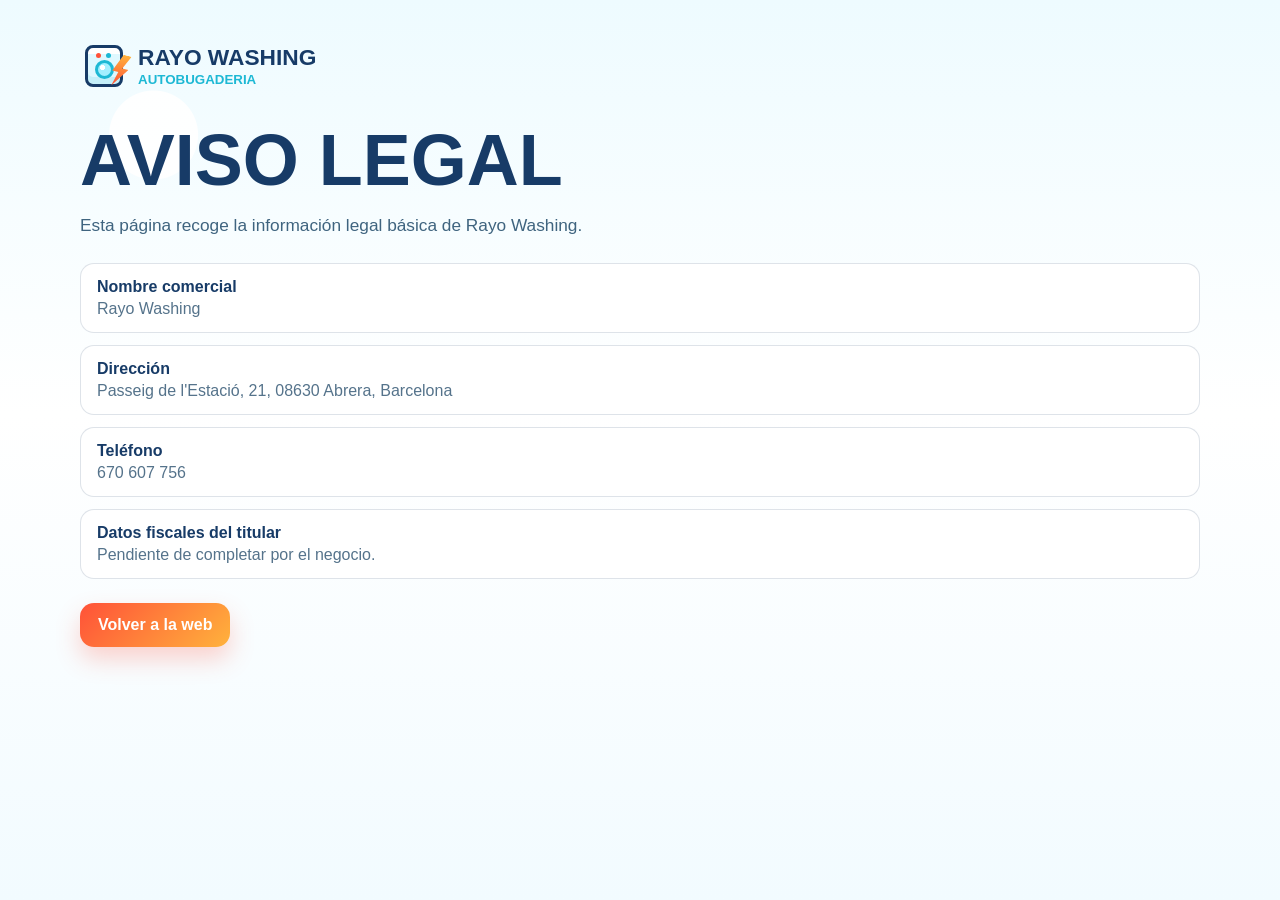
==== aviso-legal.html @ deaf3d61 "Initial Rayo Washing website" ====
<!doctype html>
<html lang="es">
  <head>
    <meta charset="UTF-8" />
    <meta name="viewport" content="width=device-width, initial-scale=1.0" />
    <title>Aviso legal | Rayo Washing</title>
    <link rel="icon" href="assets/favicon.png" />
    <link rel="stylesheet" href="styles.css?v=5" />
  </head>
  <body>
    <main class="legal-page section-shell">
      <a class="brand" href="index.html" aria-label="Volver a Rayo Washing">
        <span class="brand-mark" aria-hidden="true"><span class="washer"><span></span></span><span class="bolt"></span></span>
        <span class="brand-text"><strong>Rayo Washing</strong><small>Autobugaderia</small></span>
      </a>
      <h1>Aviso legal</h1>
      <p>Esta página recoge la información legal básica de Rayo Washing.</p>
      <dl class="info-list">
        <div><dt>Nombre comercial</dt><dd>Rayo Washing</dd></div>
        <div><dt>Dirección</dt><dd>Passeig de l'Estació, 21, 08630 Abrera, Barcelona</dd></div>
        <div><dt>Teléfono</dt><dd>670 607 756</dd></div>
        <div><dt>Datos fiscales del titular</dt><dd>Pendiente de completar por el negocio.</dd></div>
      </dl>
      <a class="btn btn-primary" href="index.html">Volver a la web</a>
    </main>
  </body>
</html>
---- styles.css ----
:root {
  --sky: #7ed4ff;
  --sky-soft: #d9f5ff;
  --aqua: #1db8d4;
  --deep: #173b67;
  --ink: #11304e;
  --foam: #ffffff;
  --mint: #bdf6df;
  --bolt: #ff5138;
  --bolt-dark: #d52e25;
  --sun: #ffb23c;
  --line: rgba(23, 59, 103, 0.14);
  --shadow: 0 18px 45px rgba(19, 89, 132, 0.16);
  --radius: 14px;
  --ease: 180ms ease;
}

* {
  box-sizing: border-box;
}

html {
  scroll-behavior: smooth;
  overflow-x: hidden;
}

body {
  margin: 0;
  color: var(--ink);
  font-family: "Nunito", Arial, sans-serif;
  background:
    radial-gradient(circle at 12% 15%, rgba(255, 255, 255, 0.95) 0 44px, transparent 45px),
    linear-gradient(180deg, #eefbff 0%, #ffffff 46%, #f2fbff 100%);
  overflow-x: hidden;
}

body.nav-open {
  overflow: hidden;
}

a {
  color: inherit;
  text-decoration: none;
}

img {
  display: block;
  max-width: 100%;
}

picture {
  display: block;
}

.sr-only {
  position: absolute;
  width: 1px;
  height: 1px;
  padding: 0;
  overflow: hidden;
  clip: rect(0, 0, 0, 0);
  white-space: nowrap;
  border: 0;
}

button,
input,
textarea {
  font: inherit;
}

.section-shell {
  width: min(1120px, calc(100% - 32px));
  margin: 0 auto;
}

.site-header {
  position: sticky;
  top: 0;
  z-index: 20;
  display: grid;
  grid-template-columns: auto 1fr auto;
  align-items: center;
  gap: 22px;
  width: min(1180px, calc(100% - 24px));
  min-height: 74px;
  margin: 12px auto 0;
  padding: 10px 12px;
  border: 1px solid rgba(255, 255, 255, 0.82);
  border-radius: var(--radius);
  background: rgba(255, 255, 255, 0.84);
  box-shadow: 0 12px 32px rgba(22, 80, 120, 0.14);
  backdrop-filter: blur(18px);
}

.brand {
  display: inline-flex;
  align-items: center;
  gap: 10px;
  min-width: 0;
}

.brand-mark {
  position: relative;
  display: grid;
  place-items: center;
  width: 48px;
  height: 48px;
  flex: 0 0 auto;
}

.washer {
  position: relative;
  display: block;
  width: 38px;
  height: 42px;
  border: 3px solid var(--deep);
  border-radius: 8px;
  background: linear-gradient(180deg, #ffffff 0 18%, #dff8ff 18% 100%);
  box-shadow: inset 0 -7px 0 rgba(29, 184, 212, 0.14);
}

.washer::before {
  content: "";
  position: absolute;
  top: 5px;
  left: 8px;
  width: 5px;
  height: 5px;
  border-radius: 50%;
  background: var(--bolt);
  box-shadow: 10px 0 0 var(--aqua);
}

.washer span {
  position: absolute;
  left: 7px;
  bottom: 5px;
  width: 19px;
  height: 19px;
  border: 3px solid var(--aqua);
  border-radius: 50%;
  background: radial-gradient(circle at 35% 35%, #fff 0 20%, #a3efff 21% 100%);
}

.bolt {
  position: absolute;
  right: 0;
  bottom: 3px;
  width: 18px;
  height: 33px;
  clip-path: polygon(55% 0, 100% 0, 65% 42%, 100% 42%, 28% 100%, 48% 55%, 14% 55%);
  background: linear-gradient(180deg, var(--sun), var(--bolt));
  transform: rotate(14deg);
  filter: drop-shadow(0 4px 0 rgba(213, 46, 37, 0.22));
}

.brand-text {
  display: grid;
  line-height: 1;
}

.brand-text strong {
  color: var(--deep);
  font-family: "Fredoka", Arial, sans-serif;
  font-size: clamp(1.1rem, 2vw, 1.42rem);
  letter-spacing: 0;
  text-transform: uppercase;
}

.brand-text small {
  margin-top: 4px;
  color: var(--aqua);
  font-weight: 900;
  text-transform: uppercase;
}

.main-nav {
  display: flex;
  justify-content: center;
  gap: 6px;
}

.main-nav a {
  padding: 10px 12px;
  border-radius: var(--radius);
  color: #315979;
  font-weight: 800;
  transition:
    background-color var(--ease),
    color var(--ease),
    transform var(--ease);
}

.main-nav a:hover {
  background: var(--sky-soft);
  color: var(--deep);
  transform: translateY(-1px);
}

.header-cta,
.btn {
  display: inline-flex;
  align-items: center;
  justify-content: center;
  min-height: 44px;
  padding: 12px 18px;
  border: 0;
  border-radius: var(--radius);
  font-weight: 900;
  cursor: pointer;
  transition:
    transform var(--ease),
    box-shadow var(--ease),
    filter var(--ease);
}

.header-cta:hover,
.btn:hover,
.mobile-whatsapp:hover {
  transform: translateY(-2px);
  filter: saturate(1.06);
}

.header-cta:active,
.btn:active,
.mobile-whatsapp:active {
  transform: translateY(0);
}

.header-cta,
.btn-primary {
  color: #fff;
  background: linear-gradient(135deg, var(--bolt), var(--sun));
  box-shadow: 0 12px 24px rgba(255, 81, 56, 0.25);
}

.btn-secondary {
  color: var(--deep);
  background: #fff;
  border: 1px solid rgba(23, 59, 103, 0.12);
  box-shadow: 0 10px 24px rgba(19, 89, 132, 0.12);
}

.btn-light {
  color: var(--deep);
  background: rgba(255, 255, 255, 0.22);
  border: 1px solid rgba(255, 255, 255, 0.4);
}

.nav-toggle {
  display: none;
  width: 44px;
  height: 44px;
  padding: 0;
  border: 0;
  border-radius: var(--radius);
  background: var(--deep);
}

.nav-toggle span {
  display: block;
  width: 20px;
  height: 2px;
  margin: 5px auto;
  background: #fff;
}

.hero {
  position: relative;
  isolation: isolate;
  display: grid;
  grid-template-columns: 1fr;
  align-items: center;
  gap: 26px;
  min-height: auto;
  padding: 38px 0 68px;
}

.hero > * {
  min-width: 0;
}

.hero::before {
  content: "";
  position: absolute;
  inset: 18px -18px 42px;
  z-index: -2;
  border-radius: 18px 18px 54px 54px;
  background: linear-gradient(180deg, #c7f1ff 0%, #eefcff 72%, #ffffff 100%);
}

.bubble-field span,
.service-card::after,
.pet-section::after {
  position: absolute;
  border: 2px solid rgba(255, 255, 255, 0.95);
  border-radius: 50%;
  background:
    radial-gradient(circle at 28% 24%, rgba(255, 255, 255, 0.98) 0 9%, transparent 10%),
    radial-gradient(circle at 64% 72%, rgba(29, 184, 212, 0.22), transparent 56%),
    linear-gradient(135deg, rgba(255, 255, 255, 0.32), rgba(126, 212, 255, 0.14));
  box-shadow:
    inset -10px -14px 24px rgba(29, 184, 212, 0.2),
    0 10px 28px rgba(19, 89, 132, 0.12);
}

.bubble-field {
  position: absolute;
  inset: 0;
  z-index: 0;
  opacity: 1;
  pointer-events: none;
}

.bubble-field span {
  outline: 1px solid rgba(29, 184, 212, 0.18);
}

.hero-visual,
.hero-copy {
  position: relative;
  z-index: 1;
}

.bubble-field span:nth-child(1) {
  left: 4%;
  top: 58%;
  width: 70px;
  height: 70px;
  animation: bubble-float 9s ease-in-out infinite;
}

.bubble-field span:nth-child(2) {
  left: 34%;
  top: 76%;
  width: 46px;
  height: 46px;
  animation: bubble-float 7s ease-in-out infinite reverse;
}

.bubble-field span:nth-child(3) {
  right: 5%;
  top: 70%;
  width: 88px;
  height: 88px;
  animation: bubble-float 10s ease-in-out infinite;
}

.bubble-field span:nth-child(4) {
  left: 16%;
  bottom: 2%;
  width: 118px;
  height: 118px;
  animation: bubble-float 8s ease-in-out infinite reverse;
}

.bubble-field span:nth-child(5) {
  right: 22%;
  bottom: 7%;
  width: 54px;
  height: 54px;
  animation: bubble-float 7.5s ease-in-out infinite;
}

.bubble-field span:nth-child(6) {
  left: 56%;
  bottom: 0;
  width: 82px;
  height: 82px;
  animation: bubble-float 11s ease-in-out infinite reverse;
}

.eyebrow {
  margin: 0 0 10px;
  color: var(--bolt-dark);
  font-size: 0.82rem;
  font-weight: 900;
  letter-spacing: 0;
  text-transform: uppercase;
}

h1,
h2,
h3,
p {
  margin-top: 0;
}

h1,
h2 {
  color: var(--deep);
  font-family: "Fredoka", Arial, sans-serif;
  letter-spacing: 0;
}

h1 {
  margin: 0;
  font-size: clamp(2.25rem, 8vw, 6.6rem);
  line-height: 1;
  text-transform: uppercase;
}

h1 span {
  display: block;
}

h2 {
  margin-bottom: 12px;
  font-size: clamp(2rem, 4.4vw, 3.6rem);
  line-height: 1;
}

h3 {
  color: var(--deep);
  font-size: 1.18rem;
  line-height: 1.12;
}

.hero-subtitle {
  max-width: 560px;
  margin: 0 auto 12px;
  color: #254d6d;
  font-size: clamp(1.15rem, 2.4vw, 1.55rem);
  font-weight: 800;
  line-height: 1.28;
}

.hero-support,
.section-heading p,
.service-card p,
.real-place-copy p,
.pet-copy p,
.step p,
.location-copy p,
.contact-copy p {
  color: #3f647f;
  font-size: 1.03rem;
  line-height: 1.55;
}

.quick-info {
  display: flex;
  flex-wrap: wrap;
  justify-content: center;
  gap: 10px;
  margin-top: 22px;
}

.quick-info a,
.quick-info span {
  padding: 10px 13px;
  border: 1px solid rgba(23, 59, 103, 0.12);
  border-radius: var(--radius);
  color: var(--deep);
  background: rgba(255, 255, 255, 0.82);
  box-shadow: 0 8px 20px rgba(19, 89, 132, 0.07);
  font-size: 0.96rem;
  font-weight: 900;
}

.hero-actions,
.contact-actions {
  display: flex;
  flex-wrap: wrap;
  gap: 12px;
  margin-top: 26px;
}

.hero-actions {
  justify-content: center;
}

.hero-points {
  display: flex;
  flex-wrap: wrap;
  justify-content: center;
  gap: 10px;
  margin-top: 28px;
}

.hero-points span,
.benefit-list span,
.extras-grid span,
.trust-grid span {
  border-radius: var(--radius);
  font-weight: 900;
}

.hero-points span {
  padding: 9px 12px;
  color: var(--deep);
  background: rgba(255, 255, 255, 0.72);
  border: 1px solid rgba(255, 255, 255, 0.84);
}

.hero-visual {
  position: relative;
  overflow: hidden;
  order: -1;
  width: 100%;
  max-width: 100%;
  min-width: 0;
  border: 0;
  border-radius: var(--radius);
  background: transparent;
  box-shadow: 0 16px 36px rgba(19, 89, 132, 0.12);
}

.hero-visual picture,
.hero-visual img {
  width: 100%;
  height: auto;
}

.hero-visual img {
  min-height: 0;
}

.hero-copy {
  width: 100%;
  max-width: 760px;
  margin: 0 auto;
  text-align: center;
}

.section-heading {
  max-width: 700px;
  margin: 0 auto 30px;
  text-align: center;
}

.section-heading.compact {
  margin-bottom: 22px;
}

.real-place,
.gallery,
.services,
.steps,
.extras,
.location {
  --bubble-a: rgba(126, 212, 255, 0.22);
  --bubble-b: rgba(255, 255, 255, 0.62);
  position: relative;
  isolation: isolate;
}

.real-place > *,
.gallery > *,
.services > *,
.steps > *,
.extras > *,
.location > * {
  position: relative;
  z-index: 2;
}

.real-place::before,
.gallery::before,
.services::before,
.steps::before,
.extras::before,
.location::before {
  content: "";
  position: absolute;
  z-index: 1;
  width: clamp(86px, 12vw, 170px);
  height: clamp(86px, 12vw, 170px);
  border: 2px solid rgba(255, 255, 255, 0.96);
  border-radius: 50%;
  background:
    radial-gradient(circle at 28% 24%, rgba(255, 255, 255, 0.98) 0 10%, transparent 11%),
    radial-gradient(circle at 70% 74%, var(--bubble-a), transparent 62%),
    linear-gradient(135deg, var(--bubble-b), rgba(255, 255, 255, 0.06));
  box-shadow:
    inset -14px -20px 34px rgba(29, 184, 212, 0.24),
    0 18px 38px rgba(19, 89, 132, 0.16);
  opacity: 1;
  pointer-events: none;
  animation: bubble-float 9s ease-in-out infinite;
}

.real-place::after,
.gallery::after,
.services::after,
.steps::after,
.extras::after,
.location::after {
  content: "";
  position: absolute;
  z-index: 1;
  width: clamp(42px, 7vw, 96px);
  height: clamp(42px, 7vw, 96px);
  border: 2px solid rgba(255, 255, 255, 0.92);
  border-radius: 50%;
  background:
    radial-gradient(circle at 32% 26%, rgba(255, 255, 255, 0.9) 0 12%, transparent 13%),
    linear-gradient(135deg, rgba(255, 255, 255, 0.12), var(--bubble-a));
  box-shadow:
    inset -9px -12px 22px rgba(29, 184, 212, 0.2),
    0 14px 28px rgba(19, 89, 132, 0.12);
  opacity: 0.96;
  pointer-events: none;
  animation: bubble-float 7.5s ease-in-out infinite reverse;
}

.real-place {
  --bubble-a: rgba(126, 212, 255, 0.34);
  --bubble-b: rgba(189, 246, 223, 0.2);
}

.gallery {
  --bubble-a: rgba(189, 246, 223, 0.44);
  --bubble-b: rgba(126, 212, 255, 0.2);
}

.services {
  --bubble-a: rgba(255, 178, 60, 0.28);
  --bubble-b: rgba(126, 212, 255, 0.18);
}

.steps {
  --bubble-a: rgba(29, 184, 212, 0.34);
  --bubble-b: rgba(189, 246, 223, 0.22);
}

.extras {
  --bubble-a: rgba(255, 81, 56, 0.22);
  --bubble-b: rgba(255, 178, 60, 0.18);
}

.location {
  --bubble-a: rgba(126, 212, 255, 0.4);
  --bubble-b: rgba(29, 184, 212, 0.18);
}

.real-place::before {
  left: -34px;
  top: 18%;
}

.real-place::after {
  right: 6%;
  bottom: 10%;
}

.gallery::before {
  right: -28px;
  top: 18%;
}

.gallery::after {
  left: 8%;
  bottom: 8%;
}

.services::before {
  left: 3%;
  top: 7%;
}

.services::after {
  right: 8%;
  bottom: 4%;
}

.steps::before {
  right: -20px;
  top: 12%;
}

.steps::after {
  left: 12%;
  bottom: 8%;
}

.extras::before {
  left: -18px;
  top: 18%;
}

.extras::after {
  right: 12%;
  bottom: 2%;
}

.location::before {
  right: -28px;
  top: 10%;
}

.location::after {
  left: 6%;
  bottom: 10%;
}

.real-place {
  display: grid;
  grid-template-columns: 1.12fr 0.88fr;
  gap: 28px;
  align-items: center;
  padding: 36px 0 72px;
}

.real-place-photo {
  overflow: hidden;
  border: 0;
  border-radius: var(--radius);
  box-shadow: var(--shadow);
  transition:
    transform var(--ease),
    box-shadow var(--ease);
}

.real-place-photo img {
  width: 100%;
  height: 100%;
  min-height: 360px;
  object-fit: cover;
}

.real-place-copy {
  padding: 26px;
  border: 1px solid var(--line);
  border-radius: var(--radius);
  background: rgba(255, 255, 255, 0.9);
  box-shadow: 0 12px 34px rgba(19, 89, 132, 0.08);
}

.real-place-copy h2 {
  font-size: clamp(2rem, 3.2vw, 3rem);
  line-height: 1.05;
}

.gallery {
  padding: 6px 0 72px;
}

.gallery-grid {
  display: grid;
  grid-template-columns: repeat(3, 1fr);
  gap: 16px;
}

.gallery-grid figure {
  overflow: hidden;
  margin: 0;
  border: 1px solid var(--line);
  border-radius: var(--radius);
  background: #fff;
  box-shadow: 0 12px 34px rgba(19, 89, 132, 0.08);
  transition:
    transform var(--ease),
    box-shadow var(--ease);
}

.gallery-grid figure:hover,
.service-card:hover,
.step:hover,
.real-place-photo:hover {
  transform: translateY(-4px);
  box-shadow: 0 18px 44px rgba(19, 89, 132, 0.14);
}

.gallery-grid img {
  width: 100%;
  aspect-ratio: 4 / 3;
  object-fit: cover;
}

.gallery-grid figcaption {
  padding: 13px 14px;
  color: var(--deep);
  font-weight: 900;
}

.services,
.steps,
.extras,
.location {
  padding: 84px 0;
}

.service-grid {
  display: grid;
  grid-template-columns: repeat(4, 1fr);
  gap: 16px;
}

.service-card {
  position: relative;
  overflow: hidden;
  min-height: 220px;
  padding: 26px 22px;
  border: 1px solid var(--line);
  border-radius: var(--radius);
  background: rgba(255, 255, 255, 0.9);
  box-shadow: 0 10px 28px rgba(19, 89, 132, 0.07);
  text-align: center;
  transition:
    transform var(--ease),
    box-shadow var(--ease),
    border-color var(--ease);
}

.service-card::after {
  content: none;
  right: -24px;
  bottom: -24px;
  width: 92px;
  height: 92px;
}

.service-card.featured {
  border-color: rgba(255, 81, 56, 0.26);
  background:
    radial-gradient(circle at 50% 0, rgba(255, 178, 60, 0.1), transparent 46%),
    linear-gradient(180deg, #fff 0%, #fff4ef 100%);
  box-shadow: 0 16px 42px rgba(255, 81, 56, 0.13);
}

.icon {
  position: relative;
  display: grid;
  place-items: center;
  width: 68px;
  height: 68px;
  margin: 0 auto 22px;
  border-radius: var(--radius);
  background: var(--sky-soft);
}

.icon::before,
.icon::after {
  content: "";
  position: absolute;
}

.icon-wash::before {
  width: 28px;
  height: 32px;
  border: 3px solid var(--deep);
  border-radius: 7px;
  background: #fff;
}

.icon-wash::after {
  width: 15px;
  height: 15px;
  border: 3px solid var(--aqua);
  border-radius: 50%;
  bottom: 11px;
}

.icon-dry::before {
  width: 30px;
  height: 30px;
  border: 3px solid var(--deep);
  border-radius: 50%;
}

.icon-dry::after {
  width: 14px;
  height: 14px;
  border-top: 4px solid var(--sun);
  border-right: 4px solid var(--sun);
  transform: rotate(45deg);
}

.icon-paw {
  background: #fff2ee;
}

.icon-paw::before {
  width: 22px;
  height: 18px;
  border-radius: 50% 50% 44% 44%;
  background: var(--bolt);
  bottom: 11px;
}

.icon-paw::after {
  width: 8px;
  height: 8px;
  border-radius: 50%;
  background: var(--sun);
  top: 12px;
  left: 14px;
  box-shadow: 11px -2px 0 var(--sun), 22px 0 0 var(--sun);
}

.icon-iron::before {
  width: 32px;
  height: 20px;
  border: 3px solid var(--deep);
  border-top-left-radius: 18px;
  border-bottom-right-radius: 8px;
  transform: skewX(-14deg);
  background: #fff;
}

.icon-iron::after {
  width: 18px;
  height: 4px;
  border-radius: 999px;
  background: var(--aqua);
  top: 14px;
}

.pet-section {
  position: relative;
  isolation: isolate;
  overflow: hidden;
  padding: 80px 0;
  background: linear-gradient(135deg, #fff7f3 0%, #ffffff 46%, #eefbff 100%);
}

.pet-section::after {
  content: "";
  right: 9%;
  top: 16%;
  width: 120px;
  height: 120px;
  border-color: rgba(255, 178, 60, 0.38);
  background:
    radial-gradient(circle at 28% 26%, rgba(255, 255, 255, 0.88), transparent 25%),
    linear-gradient(135deg, rgba(255, 178, 60, 0.22), rgba(255, 81, 56, 0.06));
  opacity: 0.72;
  z-index: 1;
  animation: bubble-float 9s ease-in-out infinite;
  pointer-events: none;
}

.pet-section .section-shell {
  position: relative;
  z-index: 2;
}

.pet-layout {
  display: grid;
  grid-template-columns: 1fr 0.9fr;
  align-items: center;
  gap: 36px;
}

.pet-copy p {
  max-width: 660px;
}

.benefit-list {
  display: grid;
  grid-template-columns: repeat(2, minmax(0, 1fr));
  gap: 12px;
  margin-top: 24px;
}

.benefit-list span {
  padding: 14px 16px;
  color: var(--deep);
  background: rgba(255, 255, 255, 0.84);
  border: 1px solid rgba(255, 255, 255, 0.9);
  box-shadow: 0 10px 24px rgba(19, 89, 132, 0.08);
}

.pet-cta {
  margin-top: 24px;
}

.pet-visual {
  position: relative;
  min-height: 380px;
}

.pet-washer {
  position: absolute;
  left: 50%;
  top: 50%;
  width: min(310px, 74vw);
  height: min(360px, 86vw);
  border: 8px solid var(--deep);
  border-radius: 8px;
  background:
    radial-gradient(circle at 22% 10%, var(--bolt) 0 8px, transparent 9px),
    radial-gradient(circle at 36% 10%, var(--aqua) 0 8px, transparent 9px),
    linear-gradient(180deg, #fff 0 22%, #dff8ff 22% 100%);
  box-shadow: var(--shadow);
  transform: translate(-50%, -50%) rotate(-2deg);
}

.pet-window {
  position: absolute;
  left: 50%;
  top: 54%;
  width: 168px;
  height: 168px;
  border: 10px solid var(--aqua);
  border-radius: 50%;
  background:
    radial-gradient(circle at 35% 32%, rgba(255, 255, 255, 0.96) 0 16px, transparent 17px),
    radial-gradient(circle at 62% 66%, rgba(255, 255, 255, 0.78) 0 20px, transparent 21px),
    #a5efff;
  transform: translate(-50%, -50%);
}

.pet-bolt {
  position: absolute;
  right: -22px;
  bottom: 42px;
  width: 70px;
  height: 118px;
  clip-path: polygon(55% 0, 100% 0, 62% 43%, 100% 43%, 20% 100%, 42% 54%, 8% 54%);
  background: linear-gradient(180deg, var(--sun), var(--bolt));
  filter: drop-shadow(0 10px 0 rgba(213, 46, 37, 0.18));
}

.paw {
  position: absolute;
  width: 52px;
  height: 42px;
  border-radius: 50% 50% 46% 46%;
  background: rgba(255, 81, 56, 0.18);
}

.paw::before {
  content: "";
  position: absolute;
  top: -16px;
  left: 0;
  width: 14px;
  height: 14px;
  border-radius: 50%;
  background: rgba(255, 178, 60, 0.42);
  box-shadow: 18px -8px 0 rgba(255, 178, 60, 0.42), 36px 0 0 rgba(255, 178, 60, 0.42);
}

.paw-one {
  left: 5%;
  top: 16%;
  transform: rotate(-18deg);
}

.paw-two {
  right: 2%;
  top: 36%;
  transform: rotate(18deg) scale(0.78);
}

.paw-three {
  left: 18%;
  bottom: 10%;
  transform: rotate(12deg) scale(0.62);
}

.step-track {
  position: relative;
  display: grid;
  grid-template-columns: repeat(4, 1fr);
  gap: 14px;
}

.step-track::before {
  content: "";
  position: absolute;
  left: 6%;
  right: 6%;
  top: 32px;
  height: 7px;
  border-radius: 999px;
  background: linear-gradient(90deg, var(--bolt), var(--sun), var(--aqua));
}

.step {
  position: relative;
  min-height: 224px;
  padding: 80px 20px 20px;
  border: 1px solid var(--line);
  border-radius: var(--radius);
  background: #fff;
  box-shadow: 0 12px 34px rgba(19, 89, 132, 0.08);
  transition:
    transform var(--ease),
    box-shadow var(--ease);
}

.step strong {
  position: absolute;
  left: 20px;
  top: 15px;
  display: grid;
  place-items: center;
  width: 44px;
  height: 44px;
  border-radius: 50%;
  color: #fff;
  background: var(--deep);
  font-weight: 900;
}

.extras {
  padding-top: 18px;
}

.extras-grid,
.trust-grid {
  display: grid;
  grid-template-columns: repeat(3, 1fr);
  gap: 12px;
}

.extras-grid span,
.trust-grid span {
  min-height: 76px;
  display: flex;
  align-items: center;
  padding: 16px 18px;
  border: 1px solid var(--line);
  background: #fff;
  box-shadow: 0 8px 20px rgba(19, 89, 132, 0.06);
}

.trust {
  position: relative;
  isolation: isolate;
  overflow: hidden;
  padding: 72px 0;
  background: linear-gradient(135deg, var(--deep), #206b93 68%, var(--aqua));
}

.trust::before {
  content: "";
  position: absolute;
  right: 8%;
  top: 18%;
  width: 110px;
  height: 110px;
  border: 2px solid rgba(255, 255, 255, 0.32);
  border-radius: 50%;
  background:
    radial-gradient(circle at 32% 30%, rgba(255, 255, 255, 0.38), transparent 24%),
    linear-gradient(135deg, rgba(126, 212, 255, 0.18), rgba(255, 255, 255, 0.02));
  opacity: 0.86;
  pointer-events: none;
  animation: bubble-float 10s ease-in-out infinite reverse;
}

.trust .section-shell {
  position: relative;
  z-index: 1;
}

.trust .eyebrow,
.trust h2 {
  color: #fff;
}

.trust-layout {
  display: grid;
  grid-template-columns: 0.8fr 1.2fr;
  gap: 30px;
  align-items: center;
}

.trust-grid span {
  color: var(--deep);
  background: rgba(255, 255, 255, 0.9);
}

.trust-grid {
  grid-template-columns: repeat(2, 1fr);
}

.location {
  display: grid;
  grid-template-columns: 0.95fr 1.05fr;
  gap: 34px;
  align-items: center;
}

.map-card {
  position: relative;
  overflow: hidden;
  min-height: 390px;
  border: 1px solid var(--line);
  border-radius: var(--radius);
  background: #bdefff;
  box-shadow: var(--shadow);
}

.map-card iframe {
  position: absolute;
  inset: 0;
  width: 100%;
  height: 100%;
  border: 0;
}

.info-list {
  display: grid;
  gap: 12px;
  margin: 24px 0;
}

.info-list div {
  padding: 14px 16px;
  border: 1px solid var(--line);
  border-radius: var(--radius);
  background: #fff;
}

.info-list dt {
  color: var(--deep);
  font-weight: 900;
}

.info-list dd {
  margin: 4px 0 0;
  color: #55738b;
}

.contact {
  position: relative;
  isolation: isolate;
  overflow: hidden;
  padding: 78px 0;
  color: #fff;
  background:
    linear-gradient(135deg, var(--aqua), var(--deep));
}

.contact::before {
  content: "";
  position: absolute;
  left: 8%;
  bottom: 14%;
  width: 96px;
  height: 96px;
  border: 2px solid rgba(255, 255, 255, 0.42);
  border-radius: 50%;
  background:
    radial-gradient(circle at 32% 30%, rgba(255, 255, 255, 0.46), transparent 24%),
    linear-gradient(135deg, rgba(255, 178, 60, 0.16), rgba(126, 212, 255, 0.1));
  opacity: 0.88;
  pointer-events: none;
  animation: bubble-float 8s ease-in-out infinite;
}

.contact .section-shell {
  position: relative;
  z-index: 1;
}

.contact h2,
.contact .eyebrow,
.contact p {
  color: #fff;
}

.contact-layout {
  display: grid;
  grid-template-columns: 0.85fr 1fr;
  gap: 32px;
  align-items: start;
}

.contact-form {
  display: grid;
  gap: 14px;
  padding: 22px;
  border: 1px solid rgba(255, 255, 255, 0.35);
  border-radius: var(--radius);
  background: rgba(255, 255, 255, 0.14);
  box-shadow: 0 18px 45px rgba(3, 33, 54, 0.16);
}

.contact-form label {
  display: grid;
  gap: 8px;
  color: #fff;
  font-weight: 900;
}

.contact-form input,
.contact-form textarea {
  width: 100%;
  border: 0;
  border-radius: var(--radius);
  padding: 13px 14px;
  color: var(--ink);
  background: rgba(255, 255, 255, 0.96);
  outline: 3px solid transparent;
}

.contact-form input:focus,
.contact-form textarea:focus {
  outline-color: rgba(255, 178, 60, 0.6);
}

.form-status {
  min-height: 24px;
  margin: 0;
  color: #fff;
  font-weight: 900;
}

.reveal {
  opacity: 0;
  transform: translateY(18px);
  transition:
    opacity 520ms ease,
    transform 520ms ease;
}

.reveal.is-visible {
  opacity: 1;
  transform: translateY(0);
}

.site-footer {
  padding: 36px 0;
  background: #f6fcff;
}

.mobile-whatsapp {
  display: none;
}

.legal-page {
  min-height: 100vh;
  padding: 42px 0 72px;
}

.legal-page .brand {
  margin-bottom: 34px;
}

.legal-page h1 {
  margin-bottom: 16px;
  font-size: clamp(2.4rem, 7vw, 4.5rem);
}

.legal-page > p {
  max-width: 760px;
  color: #3f647f;
  font-size: 1.08rem;
  line-height: 1.55;
}

.footer-layout {
  display: grid;
  grid-template-columns: 1.2fr 0.75fr 0.85fr;
  gap: 22px;
  align-items: start;
}

.site-footer nav,
.footer-services {
  display: grid;
  gap: 8px;
}

.site-footer a,
.footer-services span,
.legal {
  color: #55738b;
  font-weight: 800;
}

.legal {
  grid-column: 1 / -1;
  margin: 4px 0 0;
  padding-top: 18px;
  border-top: 1px solid var(--line);
  font-size: 0.92rem;
}

@media (max-width: 980px) {
  .site-header {
    grid-template-columns: 1fr auto auto;
  }

  .main-nav {
    position: fixed;
    left: 12px;
    right: 12px;
    top: 92px;
    display: none;
    padding: 14px;
    border-radius: var(--radius);
    background: #fff;
    box-shadow: var(--shadow);
  }

  body.nav-open .main-nav {
    display: grid;
  }

  .nav-toggle {
    display: block;
  }

  .hero,
  .real-place,
  .pet-layout,
  .trust-layout,
  .location,
  .contact-layout {
    grid-template-columns: 1fr;
  }

  .hero {
    min-height: auto;
    padding-top: 44px;
  }

  .service-grid,
  .gallery-grid,
  .step-track {
    grid-template-columns: repeat(2, 1fr);
  }

  .step-track::before {
    display: none;
  }
}

@media (max-width: 720px) {
  .section-shell {
    width: min(calc(100% - 24px), 1120px);
  }

  .site-header {
    width: calc(100% - 20px);
    gap: 10px;
  }

  .header-cta {
    display: none;
  }

  .brand-text strong {
    font-size: 1.02rem;
  }

  .brand-text small {
    font-size: 0.7rem;
  }

  .hero::before {
    inset: 8px -8px 28px;
    border-radius: 18px 18px 36px 36px;
  }

  .hero-visual {
    justify-self: center;
    width: min(calc(100vw - 24px), 100%);
    max-width: calc(100vw - 24px);
  }

  .hero-visual img {
    width: 100%;
    height: auto;
    transform: none;
  }

  h1 {
    font-size: clamp(2.4rem, 14vw, 4.4rem);
  }

  h2 {
    font-size: clamp(2rem, 9vw, 2.45rem);
  }

  .hero-actions,
  .contact-actions {
    display: grid;
  }

  .btn {
    width: 100%;
  }

  .service-grid,
  .gallery-grid,
  .step-track,
  .extras-grid,
  .trust-grid,
  .benefit-list,
  .footer-layout {
    grid-template-columns: 1fr;
  }

  .quick-info {
    display: grid;
  }

  .real-place {
    padding: 18px 0 52px;
  }

  .real-place-copy {
    padding: 18px;
  }

  .real-place-photo img {
    min-height: 230px;
  }

  .services,
  .gallery,
  .steps,
  .location {
    padding: 56px 0;
  }

  .pet-section,
  .contact,
  .trust {
    padding: 58px 0;
  }

  .pet-visual {
    min-height: 320px;
  }

  .map-card {
    min-height: 320px;
  }

  .mobile-whatsapp {
    position: fixed;
    left: 12px;
    right: 12px;
    bottom: 12px;
    z-index: 30;
    display: flex;
    align-items: center;
    justify-content: center;
    min-height: 52px;
    border-radius: var(--radius);
    color: #fff;
    background: linear-gradient(135deg, #25d366, #13a84c);
    box-shadow: 0 14px 34px rgba(19, 89, 132, 0.24);
    font-weight: 900;
  }

  .site-footer {
    padding-bottom: 92px;
  }
}

@keyframes bubble-float {
  0%,
  100% {
    transform: translate3d(0, 0, 0);
  }

  50% {
    transform: translate3d(10px, -16px, 0);
  }
}

@media (prefers-reduced-motion: reduce) {
  *,
  *::before,
  *::after {
    scroll-behavior: auto !important;
    animation-duration: 1ms !important;
    animation-iteration-count: 1 !important;
    transition-duration: 1ms !important;
  }
}
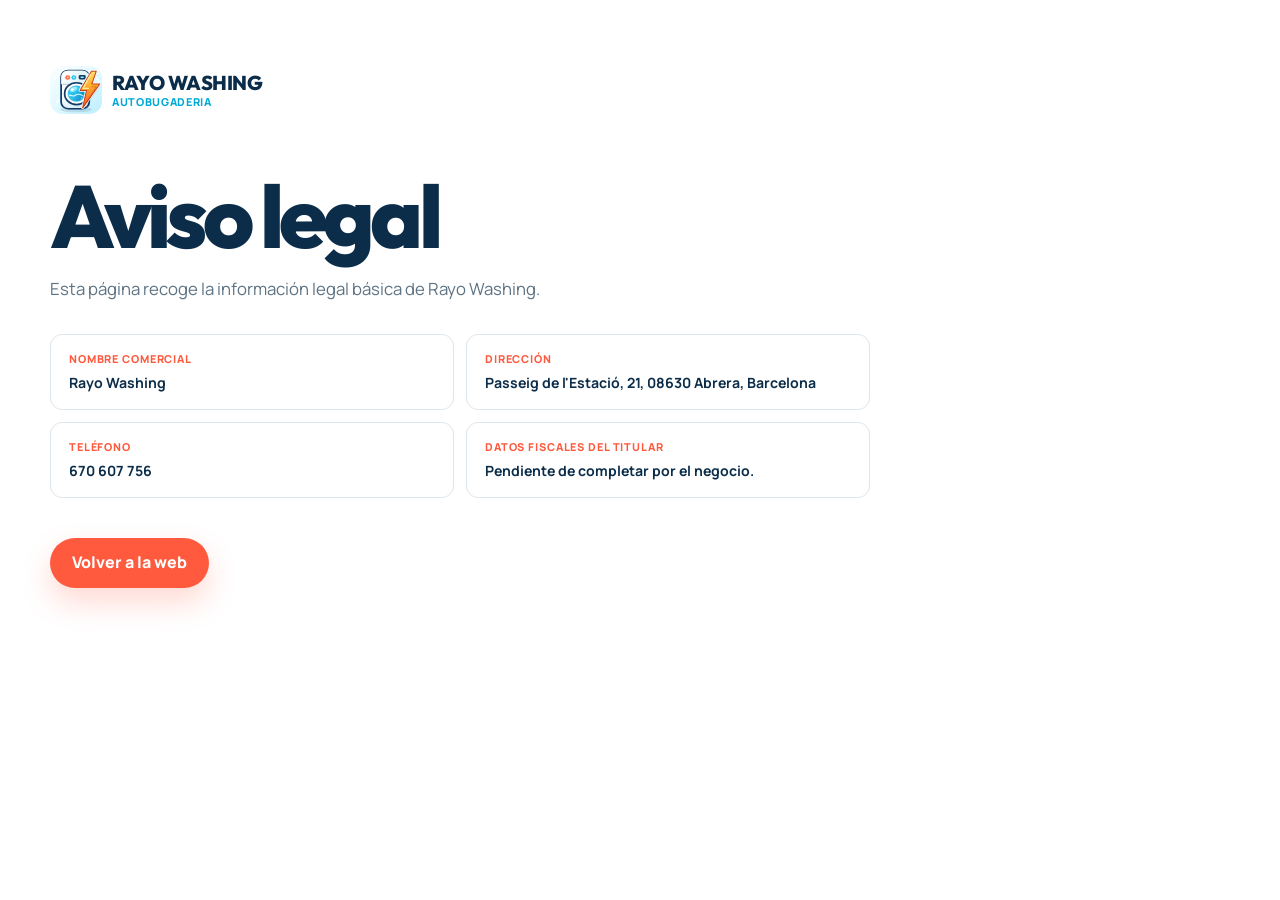
==== commit 6a6fc307: "Redesign laundry landing page Co-Authored-By: Miguel Pinedo Faci <pinedofacimiguel@gmail.com>" ====
--- a/aviso-legal.html
+++ b/aviso-legal.html
@@ -5,13 +5,19 @@
     <meta name="viewport" content="width=device-width, initial-scale=1.0" />
     <title>Aviso legal | Rayo Washing</title>
     <link rel="icon" href="assets/favicon.png" />
-    <link rel="stylesheet" href="styles.css?v=5" />
+    <link rel="preconnect" href="https://fonts.googleapis.com" />
+    <link rel="preconnect" href="https://fonts.gstatic.com" crossorigin />
+    <link
+      href="https://fonts.googleapis.com/css2?family=Manrope:wght@400;500;600;700;800&family=Outfit:wght@600;700;800&display=swap"
+      rel="stylesheet"
+    />
+    <link rel="stylesheet" href="styles.css?v=23" />
   </head>
   <body>
     <main class="legal-page section-shell">
       <a class="brand" href="index.html" aria-label="Volver a Rayo Washing">
-        <span class="brand-mark" aria-hidden="true"><span class="washer"><span></span></span><span class="bolt"></span></span>
-        <span class="brand-text"><strong>Rayo Washing</strong><small>Autobugaderia</small></span>
+        <img src="assets/icons/rayo-washing-brand-mark.svg" alt="" width="128" height="128" />
+        <span><strong>Rayo Washing</strong><small>Autobugaderia</small></span>
       </a>
       <h1>Aviso legal</h1>
       <p>Esta página recoge la información legal básica de Rayo Washing.</p>
--- a/styles.css
+++ b/styles.css
@@ -1,18 +1,21 @@
 :root {
-  --sky: #7ed4ff;
-  --sky-soft: #d9f5ff;
-  --aqua: #1db8d4;
-  --deep: #173b67;
-  --ink: #11304e;
-  --foam: #ffffff;
-  --mint: #bdf6df;
-  --bolt: #ff5138;
-  --bolt-dark: #d52e25;
-  --sun: #ffb23c;
-  --line: rgba(23, 59, 103, 0.14);
-  --shadow: 0 18px 45px rgba(19, 89, 132, 0.16);
-  --radius: 14px;
-  --ease: 180ms ease;
+  --navy: #0b2d49;
+  --navy-soft: #153e5d;
+  --blue: #00a9d6;
+  --blue-light: #dff7fc;
+  --coral: #ff5a3d;
+  --orange: #ff9f32;
+  --cream: #f8f7f2;
+  --white: #ffffff;
+  --ink: #16364e;
+  --muted: #5d7383;
+  --line: #dce6eb;
+  --shadow-sm: 0 10px 28px rgba(11, 45, 73, 0.08);
+  --shadow-lg: 0 24px 70px rgba(11, 45, 73, 0.16);
+  --radius-sm: 12px;
+  --radius-md: 22px;
+  --radius-lg: 34px;
+  --transition: 180ms ease;
 }
 
 * {
@@ -21,17 +24,16 @@
 
 html {
   scroll-behavior: smooth;
-  overflow-x: hidden;
+  scroll-padding-top: 96px;
 }
 
 body {
   margin: 0;
+  overflow-x: hidden;
   color: var(--ink);
-  font-family: "Nunito", Arial, sans-serif;
-  background:
-    radial-gradient(circle at 12% 15%, rgba(255, 255, 255, 0.95) 0 44px, transparent 45px),
-    linear-gradient(180deg, #eefbff 0%, #ffffff 46%, #f2fbff 100%);
-  overflow-x: hidden;
+  background: var(--white);
+  font-family: "Manrope", Arial, sans-serif;
+  -webkit-font-smoothing: antialiased;
 }
 
 body.nav-open {
@@ -43,24 +45,13 @@
   text-decoration: none;
 }
 
-img {
-  display: block;
-  max-width: 100%;
-}
-
+img,
 picture {
   display: block;
 }
 
-.sr-only {
-  position: absolute;
-  width: 1px;
-  height: 1px;
-  padding: 0;
-  overflow: hidden;
-  clip: rect(0, 0, 0, 0);
-  white-space: nowrap;
-  border: 0;
+img {
+  max-width: 100%;
 }
 
 button,
@@ -69,133 +60,177 @@
   font: inherit;
 }
 
+h1,
+h2,
+h3,
+p {
+  margin-top: 0;
+}
+
+h1,
+h2,
+h3 {
+  color: var(--navy);
+  font-family: "Outfit", Arial, sans-serif;
+}
+
+h1 {
+  margin-bottom: 26px;
+  font-size: clamp(3.3rem, 6.5vw, 6.65rem);
+  font-weight: 800;
+  letter-spacing: -0.055em;
+  line-height: 0.9;
+}
+
+h1 em {
+  color: var(--coral);
+  font-style: normal;
+}
+
+h2 {
+  margin-bottom: 18px;
+  font-size: clamp(2.5rem, 4.7vw, 4.5rem);
+  font-weight: 800;
+  letter-spacing: -0.045em;
+  line-height: 0.98;
+}
+
+h3 {
+  margin-bottom: 12px;
+  font-size: 1.45rem;
+  line-height: 1.1;
+}
+
 .section-shell {
-  width: min(1120px, calc(100% - 32px));
-  margin: 0 auto;
+  width: min(1180px, calc(100% - 48px));
+  margin-right: auto;
+  margin-left: auto;
+}
+
+.skip-link {
+  position: fixed;
+  left: 16px;
+  top: -80px;
+  z-index: 100;
+  padding: 12px 16px;
+  border-radius: var(--radius-sm);
+  color: var(--white);
+  background: var(--navy);
+  font-weight: 800;
+  transition: top var(--transition);
+}
+
+.skip-link:focus {
+  top: 16px;
+}
+
+.utility-bar {
+  color: rgba(255, 255, 255, 0.82);
+  background: var(--navy);
+  font-size: 0.78rem;
+  font-weight: 700;
+}
+
+.utility-layout {
+  display: flex;
+  align-items: center;
+  justify-content: space-between;
+  min-height: 34px;
+}
+
+.utility-layout p {
+  margin: 0;
+}
+
+.utility-layout a {
+  transition: color var(--transition);
+}
+
+.utility-layout a:hover {
+  color: var(--white);
 }
 
 .site-header {
   position: sticky;
   top: 0;
-  z-index: 20;
+  z-index: 30;
+  border-bottom: 1px solid transparent;
+  background: rgba(255, 255, 255, 0.94);
+  backdrop-filter: blur(18px);
+  transition:
+    border-color var(--transition),
+    box-shadow var(--transition);
+}
+
+.site-header.is-scrolled {
+  border-color: rgba(11, 45, 73, 0.08);
+  box-shadow: 0 12px 34px rgba(11, 45, 73, 0.08);
+}
+
+.header-layout {
   display: grid;
   grid-template-columns: auto 1fr auto;
   align-items: center;
-  gap: 22px;
-  width: min(1180px, calc(100% - 24px));
-  min-height: 74px;
-  margin: 12px auto 0;
-  padding: 10px 12px;
-  border: 1px solid rgba(255, 255, 255, 0.82);
-  border-radius: var(--radius);
-  background: rgba(255, 255, 255, 0.84);
-  box-shadow: 0 12px 32px rgba(22, 80, 120, 0.14);
-  backdrop-filter: blur(18px);
+  gap: 28px;
+  min-height: 82px;
 }
 
 .brand {
   display: inline-flex;
   align-items: center;
   gap: 10px;
-  min-width: 0;
-}
-
-.brand-mark {
-  position: relative;
-  display: grid;
-  place-items: center;
-  width: 48px;
-  height: 48px;
+  width: fit-content;
+}
+
+.brand img {
+  width: 52px;
+  height: 52px;
   flex: 0 0 auto;
 }
 
-.washer {
-  position: relative;
-  display: block;
-  width: 38px;
-  height: 42px;
-  border: 3px solid var(--deep);
-  border-radius: 8px;
-  background: linear-gradient(180deg, #ffffff 0 18%, #dff8ff 18% 100%);
-  box-shadow: inset 0 -7px 0 rgba(29, 184, 212, 0.14);
-}
-
-.washer::before {
-  content: "";
-  position: absolute;
-  top: 5px;
-  left: 8px;
-  width: 5px;
-  height: 5px;
-  border-radius: 50%;
-  background: var(--bolt);
-  box-shadow: 10px 0 0 var(--aqua);
-}
-
-.washer span {
-  position: absolute;
-  left: 7px;
-  bottom: 5px;
-  width: 19px;
-  height: 19px;
-  border: 3px solid var(--aqua);
-  border-radius: 50%;
-  background: radial-gradient(circle at 35% 35%, #fff 0 20%, #a3efff 21% 100%);
-}
-
-.bolt {
-  position: absolute;
-  right: 0;
-  bottom: 3px;
-  width: 18px;
-  height: 33px;
-  clip-path: polygon(55% 0, 100% 0, 65% 42%, 100% 42%, 28% 100%, 48% 55%, 14% 55%);
-  background: linear-gradient(180deg, var(--sun), var(--bolt));
-  transform: rotate(14deg);
-  filter: drop-shadow(0 4px 0 rgba(213, 46, 37, 0.22));
-}
-
-.brand-text {
+.brand > span {
   display: grid;
   line-height: 1;
 }
 
-.brand-text strong {
-  color: var(--deep);
-  font-family: "Fredoka", Arial, sans-serif;
-  font-size: clamp(1.1rem, 2vw, 1.42rem);
-  letter-spacing: 0;
+.brand strong {
+  color: var(--navy);
+  font-family: "Outfit", Arial, sans-serif;
+  font-size: 1.25rem;
+  font-weight: 800;
+  letter-spacing: -0.025em;
   text-transform: uppercase;
 }
 
-.brand-text small {
+.brand small {
   margin-top: 4px;
-  color: var(--aqua);
-  font-weight: 900;
+  color: var(--blue);
+  font-size: 0.68rem;
+  font-weight: 800;
+  letter-spacing: 0.06em;
   text-transform: uppercase;
 }
 
 .main-nav {
   display: flex;
   justify-content: center;
-  gap: 6px;
+  gap: 4px;
 }
 
 .main-nav a {
-  padding: 10px 12px;
-  border-radius: var(--radius);
-  color: #315979;
-  font-weight: 800;
+  padding: 10px 11px;
+  border-radius: 10px;
+  color: #456277;
+  font-size: 0.84rem;
+  font-weight: 700;
   transition:
-    background-color var(--ease),
-    color var(--ease),
-    transform var(--ease);
+    color var(--transition),
+    background-color var(--transition);
 }
 
 .main-nav a:hover {
-  background: var(--sky-soft);
-  color: var(--deep);
-  transform: translateY(-1px);
+  color: var(--navy);
+  background: var(--blue-light);
 }
 
 .header-cta,
@@ -203,49 +238,69 @@
   display: inline-flex;
   align-items: center;
   justify-content: center;
-  min-height: 44px;
-  padding: 12px 18px;
+  min-height: 50px;
+  padding: 0 22px;
   border: 0;
-  border-radius: var(--radius);
-  font-weight: 900;
+  border-radius: 999px;
+  font-weight: 800;
+  line-height: 1.1;
   cursor: pointer;
   transition:
-    transform var(--ease),
-    box-shadow var(--ease),
-    filter var(--ease);
+    transform var(--transition),
+    box-shadow var(--transition),
+    background-color var(--transition);
+}
+
+.header-cta {
+  min-height: 44px;
+  padding: 0 18px;
+  color: var(--white);
+  background: var(--coral);
+  font-size: 0.82rem;
+  box-shadow: 0 10px 24px rgba(255, 90, 61, 0.22);
 }
 
 .header-cta:hover,
 .btn:hover,
 .mobile-whatsapp:hover {
   transform: translateY(-2px);
-  filter: saturate(1.06);
-}
-
-.header-cta:active,
-.btn:active,
-.mobile-whatsapp:active {
-  transform: translateY(0);
-}
-
-.header-cta,
+}
+
 .btn-primary {
-  color: #fff;
-  background: linear-gradient(135deg, var(--bolt), var(--sun));
-  box-shadow: 0 12px 24px rgba(255, 81, 56, 0.25);
+  color: var(--white);
+  background: var(--coral);
+  box-shadow: 0 14px 30px rgba(255, 90, 61, 0.23);
+}
+
+.btn-primary:hover,
+.header-cta:hover {
+  background: #ee482d;
+  box-shadow: 0 16px 34px rgba(255, 90, 61, 0.3);
 }
 
 .btn-secondary {
-  color: var(--deep);
-  background: #fff;
-  border: 1px solid rgba(23, 59, 103, 0.12);
-  box-shadow: 0 10px 24px rgba(19, 89, 132, 0.12);
-}
-
-.btn-light {
-  color: var(--deep);
-  background: rgba(255, 255, 255, 0.22);
-  border: 1px solid rgba(255, 255, 255, 0.4);
+  color: var(--navy);
+  background: var(--white);
+  border: 1px solid var(--line);
+  box-shadow: var(--shadow-sm);
+}
+
+.btn-secondary:hover,
+.btn-ghost:hover {
+  border-color: #b9cbd4;
+  background: #f8fbfc;
+}
+
+.btn-ghost {
+  color: var(--navy);
+  background: transparent;
+  border: 1px solid #b9cbd4;
+}
+
+.btn-white {
+  color: var(--navy);
+  background: var(--white);
+  box-shadow: 0 14px 32px rgba(0, 0, 0, 0.13);
 }
 
 .nav-toggle {
@@ -254,937 +309,888 @@
   height: 44px;
   padding: 0;
   border: 0;
-  border-radius: var(--radius);
-  background: var(--deep);
+  border-radius: 50%;
+  background: var(--navy);
+  cursor: pointer;
 }
 
 .nav-toggle span {
   display: block;
-  width: 20px;
+  width: 19px;
   height: 2px;
-  margin: 5px auto;
-  background: #fff;
+  margin: 4px auto;
+  border-radius: 2px;
+  background: var(--white);
+}
+
+.eyebrow {
+  display: flex;
+  align-items: center;
+  gap: 9px;
+  margin-bottom: 18px;
+  color: var(--coral);
+  font-size: 0.75rem;
+  font-weight: 800;
+  letter-spacing: 0.1em;
+  text-transform: uppercase;
+}
+
+.eyebrow span {
+  width: 26px;
+  height: 3px;
+  border-radius: 999px;
+  background: currentColor;
+}
+
+.eyebrow.light {
+  color: #70ddf1;
 }
 
 .hero {
   position: relative;
-  isolation: isolate;
-  display: grid;
-  grid-template-columns: 1fr;
+  display: grid;
+  grid-template-columns: minmax(0, 0.9fr) minmax(460px, 1.1fr);
   align-items: center;
-  gap: 26px;
-  min-height: auto;
-  padding: 38px 0 68px;
-}
-
-.hero > * {
-  min-width: 0;
+  gap: 66px;
+  min-height: calc(100vh - 116px);
+  padding-top: 62px;
+  padding-bottom: 82px;
 }
 
 .hero::before {
   content: "";
   position: absolute;
-  inset: 18px -18px 42px;
-  z-index: -2;
-  border-radius: 18px 18px 54px 54px;
-  background: linear-gradient(180deg, #c7f1ff 0%, #eefcff 72%, #ffffff 100%);
-}
-
-.bubble-field span,
-.service-card::after,
-.pet-section::after {
-  position: absolute;
-  border: 2px solid rgba(255, 255, 255, 0.95);
+  left: -18vw;
+  top: -80px;
+  z-index: -1;
+  width: 620px;
+  height: 620px;
   border-radius: 50%;
-  background:
-    radial-gradient(circle at 28% 24%, rgba(255, 255, 255, 0.98) 0 9%, transparent 10%),
-    radial-gradient(circle at 64% 72%, rgba(29, 184, 212, 0.22), transparent 56%),
-    linear-gradient(135deg, rgba(255, 255, 255, 0.32), rgba(126, 212, 255, 0.14));
-  box-shadow:
-    inset -10px -14px 24px rgba(29, 184, 212, 0.2),
-    0 10px 28px rgba(19, 89, 132, 0.12);
-}
-
-.bubble-field {
-  position: absolute;
-  inset: 0;
-  z-index: 0;
-  opacity: 1;
+  background: radial-gradient(circle, rgba(0, 169, 214, 0.09), transparent 68%);
   pointer-events: none;
 }
 
-.bubble-field span {
-  outline: 1px solid rgba(29, 184, 212, 0.18);
-}
-
-.hero-visual,
 .hero-copy {
   position: relative;
-  z-index: 1;
-}
-
-.bubble-field span:nth-child(1) {
-  left: 4%;
-  top: 58%;
-  width: 70px;
-  height: 70px;
-  animation: bubble-float 9s ease-in-out infinite;
-}
-
-.bubble-field span:nth-child(2) {
-  left: 34%;
-  top: 76%;
-  width: 46px;
-  height: 46px;
-  animation: bubble-float 7s ease-in-out infinite reverse;
-}
-
-.bubble-field span:nth-child(3) {
-  right: 5%;
-  top: 70%;
-  width: 88px;
-  height: 88px;
-  animation: bubble-float 10s ease-in-out infinite;
-}
-
-.bubble-field span:nth-child(4) {
-  left: 16%;
-  bottom: 2%;
-  width: 118px;
-  height: 118px;
-  animation: bubble-float 8s ease-in-out infinite reverse;
-}
-
-.bubble-field span:nth-child(5) {
-  right: 22%;
-  bottom: 7%;
-  width: 54px;
-  height: 54px;
-  animation: bubble-float 7.5s ease-in-out infinite;
-}
-
-.bubble-field span:nth-child(6) {
-  left: 56%;
-  bottom: 0;
-  width: 82px;
-  height: 82px;
-  animation: bubble-float 11s ease-in-out infinite reverse;
-}
-
-.eyebrow {
-  margin: 0 0 10px;
-  color: var(--bolt-dark);
-  font-size: 0.82rem;
-  font-weight: 900;
-  letter-spacing: 0;
-  text-transform: uppercase;
-}
-
-h1,
-h2,
-h3,
-p {
-  margin-top: 0;
-}
-
-h1,
-h2 {
-  color: var(--deep);
-  font-family: "Fredoka", Arial, sans-serif;
-  letter-spacing: 0;
-}
-
-h1 {
-  margin: 0;
-  font-size: clamp(2.25rem, 8vw, 6.6rem);
-  line-height: 1;
-  text-transform: uppercase;
-}
-
-h1 span {
-  display: block;
-}
-
-h2 {
-  margin-bottom: 12px;
-  font-size: clamp(2rem, 4.4vw, 3.6rem);
-  line-height: 1;
-}
-
-h3 {
-  color: var(--deep);
-  font-size: 1.18rem;
-  line-height: 1.12;
-}
-
-.hero-subtitle {
-  max-width: 560px;
-  margin: 0 auto 12px;
-  color: #254d6d;
-  font-size: clamp(1.15rem, 2.4vw, 1.55rem);
-  font-weight: 800;
-  line-height: 1.28;
-}
-
-.hero-support,
-.section-heading p,
-.service-card p,
-.real-place-copy p,
-.pet-copy p,
-.step p,
-.location-copy p,
-.contact-copy p {
-  color: #3f647f;
-  font-size: 1.03rem;
-  line-height: 1.55;
-}
-
-.quick-info {
-  display: flex;
-  flex-wrap: wrap;
-  justify-content: center;
-  gap: 10px;
-  margin-top: 22px;
-}
-
-.quick-info a,
-.quick-info span {
-  padding: 10px 13px;
-  border: 1px solid rgba(23, 59, 103, 0.12);
-  border-radius: var(--radius);
-  color: var(--deep);
-  background: rgba(255, 255, 255, 0.82);
-  box-shadow: 0 8px 20px rgba(19, 89, 132, 0.07);
-  font-size: 0.96rem;
-  font-weight: 900;
-}
-
-.hero-actions,
-.contact-actions {
+  z-index: 2;
+}
+
+.hero-intro {
+  max-width: 590px;
+  margin-bottom: 30px;
+  color: var(--muted);
+  font-size: clamp(1.05rem, 1.4vw, 1.22rem);
+  line-height: 1.7;
+}
+
+.hero-actions {
   display: flex;
   flex-wrap: wrap;
   gap: 12px;
-  margin-top: 26px;
-}
-
-.hero-actions {
-  justify-content: center;
-}
-
-.hero-points {
-  display: flex;
-  flex-wrap: wrap;
-  justify-content: center;
-  gap: 10px;
-  margin-top: 28px;
-}
-
-.hero-points span,
-.benefit-list span,
-.extras-grid span,
-.trust-grid span {
-  border-radius: var(--radius);
+}
+
+.hero-benefits {
+  display: grid;
+  grid-template-columns: repeat(3, 1fr);
+  gap: 12px;
+  margin: 34px 0 0;
+  padding: 0;
+  list-style: none;
+}
+
+.hero-benefits li {
+  position: relative;
+  padding-left: 22px;
+  color: #456277;
+  font-size: 0.78rem;
+  font-weight: 700;
+  line-height: 1.45;
+}
+
+.hero-benefits li::before {
+  content: "✓";
+  position: absolute;
+  left: 0;
+  top: -1px;
+  color: var(--blue);
+  font-size: 0.95rem;
   font-weight: 900;
-}
-
-.hero-points span {
-  padding: 9px 12px;
-  color: var(--deep);
-  background: rgba(255, 255, 255, 0.72);
-  border: 1px solid rgba(255, 255, 255, 0.84);
 }
 
 .hero-visual {
   position: relative;
+  min-width: 0;
+}
+
+.hero-visual::before {
+  content: "";
+  position: absolute;
+  right: -26px;
+  bottom: -28px;
+  z-index: -1;
+  width: 76%;
+  height: 78%;
+  border-radius: var(--radius-lg);
+  background: var(--blue-light);
+}
+
+.hero-visual picture {
   overflow: hidden;
-  order: -1;
-  width: 100%;
-  max-width: 100%;
-  min-width: 0;
-  border: 0;
-  border-radius: var(--radius);
-  background: transparent;
-  box-shadow: 0 16px 36px rgba(19, 89, 132, 0.12);
-}
-
-.hero-visual picture,
+  border-radius: 44% 44% var(--radius-lg) var(--radius-lg);
+  box-shadow: var(--shadow-lg);
+}
+
 .hero-visual img {
   width: 100%;
-  height: auto;
-}
-
-.hero-visual img {
-  min-height: 0;
-}
-
-.hero-copy {
-  width: 100%;
-  max-width: 760px;
-  margin: 0 auto;
+  min-height: 540px;
+  object-fit: cover;
+}
+
+.hero-badge {
+  position: absolute;
+  right: -22px;
+  top: 58px;
+  display: grid;
+  width: 130px;
+  height: 130px;
+  place-content: center;
+  border: 8px solid var(--white);
+  border-radius: 50%;
+  color: var(--white);
+  background: var(--coral);
+  box-shadow: 0 18px 34px rgba(11, 45, 73, 0.22);
   text-align: center;
+  transform: rotate(7deg);
+}
+
+.hero-badge span,
+.hero-badge small {
+  font-size: 0.68rem;
+  font-weight: 800;
+  text-transform: uppercase;
+}
+
+.hero-badge strong {
+  font-family: "Outfit", Arial, sans-serif;
+  font-size: 2.6rem;
+  line-height: 0.95;
+}
+
+.hero-location {
+  position: absolute;
+  left: -34px;
+  bottom: 28px;
+  display: flex;
+  align-items: center;
+  gap: 12px;
+  min-width: 260px;
+  padding: 16px 18px;
+  border: 1px solid rgba(255, 255, 255, 0.7);
+  border-radius: var(--radius-md);
+  background: rgba(255, 255, 255, 0.92);
+  box-shadow: var(--shadow-lg);
+  backdrop-filter: blur(12px);
+}
+
+.hero-location > span {
+  color: var(--coral);
+  font-size: 1.3rem;
+}
+
+.hero-location p {
+  display: grid;
+  gap: 2px;
+  margin: 0;
+  color: var(--muted);
+  font-size: 0.75rem;
+}
+
+.hero-location strong {
+  color: var(--navy);
+  font-size: 0.9rem;
+}
+
+.trust-strip {
+  color: var(--white);
+  background: var(--navy);
+}
+
+.trust-strip-layout {
+  display: grid;
+  grid-template-columns: repeat(4, 1fr);
+  padding-top: 30px;
+  padding-bottom: 30px;
+}
+
+.trust-strip-layout div {
+  display: grid;
+  gap: 4px;
+  padding: 2px 30px;
+  border-right: 1px solid rgba(255, 255, 255, 0.14);
+}
+
+.trust-strip-layout div:first-child {
+  padding-left: 0;
+}
+
+.trust-strip-layout div:last-child {
+  border-right: 0;
+}
+
+.trust-strip-layout strong {
+  font-family: "Outfit", Arial, sans-serif;
+  font-size: 1.35rem;
+}
+
+.trust-strip-layout span {
+  color: rgba(255, 255, 255, 0.58);
+  font-size: 0.76rem;
+  font-weight: 600;
 }
 
 .section-heading {
-  max-width: 700px;
-  margin: 0 auto 30px;
-  text-align: center;
-}
-
-.section-heading.compact {
-  margin-bottom: 22px;
-}
-
-.real-place,
-.gallery,
-.services,
-.steps,
-.extras,
-.location {
-  --bubble-a: rgba(126, 212, 255, 0.22);
-  --bubble-b: rgba(255, 255, 255, 0.62);
-  position: relative;
-  isolation: isolate;
-}
-
-.real-place > *,
-.gallery > *,
-.services > *,
-.steps > *,
-.extras > *,
-.location > * {
-  position: relative;
-  z-index: 2;
-}
-
-.real-place::before,
-.gallery::before,
-.services::before,
-.steps::before,
-.extras::before,
-.location::before {
-  content: "";
-  position: absolute;
-  z-index: 1;
-  width: clamp(86px, 12vw, 170px);
-  height: clamp(86px, 12vw, 170px);
-  border: 2px solid rgba(255, 255, 255, 0.96);
-  border-radius: 50%;
-  background:
-    radial-gradient(circle at 28% 24%, rgba(255, 255, 255, 0.98) 0 10%, transparent 11%),
-    radial-gradient(circle at 70% 74%, var(--bubble-a), transparent 62%),
-    linear-gradient(135deg, var(--bubble-b), rgba(255, 255, 255, 0.06));
-  box-shadow:
-    inset -14px -20px 34px rgba(29, 184, 212, 0.24),
-    0 18px 38px rgba(19, 89, 132, 0.16);
-  opacity: 1;
-  pointer-events: none;
-  animation: bubble-float 9s ease-in-out infinite;
-}
-
-.real-place::after,
-.gallery::after,
-.services::after,
-.steps::after,
-.extras::after,
-.location::after {
-  content: "";
-  position: absolute;
-  z-index: 1;
-  width: clamp(42px, 7vw, 96px);
-  height: clamp(42px, 7vw, 96px);
-  border: 2px solid rgba(255, 255, 255, 0.92);
-  border-radius: 50%;
-  background:
-    radial-gradient(circle at 32% 26%, rgba(255, 255, 255, 0.9) 0 12%, transparent 13%),
-    linear-gradient(135deg, rgba(255, 255, 255, 0.12), var(--bubble-a));
-  box-shadow:
-    inset -9px -12px 22px rgba(29, 184, 212, 0.2),
-    0 14px 28px rgba(19, 89, 132, 0.12);
-  opacity: 0.96;
-  pointer-events: none;
-  animation: bubble-float 7.5s ease-in-out infinite reverse;
-}
-
-.real-place {
-  --bubble-a: rgba(126, 212, 255, 0.34);
-  --bubble-b: rgba(189, 246, 223, 0.2);
-}
-
-.gallery {
-  --bubble-a: rgba(189, 246, 223, 0.44);
-  --bubble-b: rgba(126, 212, 255, 0.2);
+  margin-bottom: 44px;
+}
+
+.split-heading {
+  display: grid;
+  grid-template-columns: minmax(0, 1.15fr) minmax(300px, 0.65fr);
+  align-items: end;
+  gap: 64px;
+}
+
+.split-heading h2 {
+  margin-bottom: 0;
+}
+
+.split-heading > p,
+.centered > p,
+.prices-heading > p {
+  margin-bottom: 4px;
+  color: var(--muted);
+  line-height: 1.7;
 }
 
 .services {
-  --bubble-a: rgba(255, 178, 60, 0.28);
-  --bubble-b: rgba(126, 212, 255, 0.18);
-}
-
-.steps {
-  --bubble-a: rgba(29, 184, 212, 0.34);
-  --bubble-b: rgba(189, 246, 223, 0.22);
-}
-
-.extras {
-  --bubble-a: rgba(255, 81, 56, 0.22);
-  --bubble-b: rgba(255, 178, 60, 0.18);
-}
-
-.location {
-  --bubble-a: rgba(126, 212, 255, 0.4);
-  --bubble-b: rgba(29, 184, 212, 0.18);
-}
-
-.real-place::before {
-  left: -34px;
-  top: 18%;
-}
-
-.real-place::after {
-  right: 6%;
-  bottom: 10%;
-}
-
-.gallery::before {
-  right: -28px;
-  top: 18%;
-}
-
-.gallery::after {
-  left: 8%;
-  bottom: 8%;
-}
-
-.services::before {
-  left: 3%;
-  top: 7%;
-}
-
-.services::after {
-  right: 8%;
-  bottom: 4%;
-}
-
-.steps::before {
-  right: -20px;
-  top: 12%;
-}
-
-.steps::after {
-  left: 12%;
-  bottom: 8%;
-}
-
-.extras::before {
-  left: -18px;
-  top: 18%;
-}
-
-.extras::after {
-  right: 12%;
-  bottom: 2%;
-}
-
-.location::before {
-  right: -28px;
-  top: 10%;
-}
-
-.location::after {
-  left: 6%;
-  bottom: 10%;
-}
-
-.real-place {
-  display: grid;
-  grid-template-columns: 1.12fr 0.88fr;
-  gap: 28px;
-  align-items: center;
-  padding: 36px 0 72px;
-}
-
-.real-place-photo {
-  overflow: hidden;
-  border: 0;
-  border-radius: var(--radius);
-  box-shadow: var(--shadow);
-  transition:
-    transform var(--ease),
-    box-shadow var(--ease);
-}
-
-.real-place-photo img {
-  width: 100%;
-  height: 100%;
-  min-height: 360px;
-  object-fit: cover;
-}
-
-.real-place-copy {
-  padding: 26px;
-  border: 1px solid var(--line);
-  border-radius: var(--radius);
-  background: rgba(255, 255, 255, 0.9);
-  box-shadow: 0 12px 34px rgba(19, 89, 132, 0.08);
-}
-
-.real-place-copy h2 {
-  font-size: clamp(2rem, 3.2vw, 3rem);
-  line-height: 1.05;
-}
-
-.gallery {
-  padding: 6px 0 72px;
-}
-
-.gallery-grid {
+  padding-top: 122px;
+  padding-bottom: 130px;
+}
+
+.service-grid {
   display: grid;
   grid-template-columns: repeat(3, 1fr);
-  gap: 16px;
-}
-
-.gallery-grid figure {
-  overflow: hidden;
-  margin: 0;
-  border: 1px solid var(--line);
-  border-radius: var(--radius);
-  background: #fff;
-  box-shadow: 0 12px 34px rgba(19, 89, 132, 0.08);
-  transition:
-    transform var(--ease),
-    box-shadow var(--ease);
-}
-
-.gallery-grid figure:hover,
-.service-card:hover,
-.step:hover,
-.real-place-photo:hover {
-  transform: translateY(-4px);
-  box-shadow: 0 18px 44px rgba(19, 89, 132, 0.14);
-}
-
-.gallery-grid img {
-  width: 100%;
-  aspect-ratio: 4 / 3;
-  object-fit: cover;
-}
-
-.gallery-grid figcaption {
-  padding: 13px 14px;
-  color: var(--deep);
-  font-weight: 900;
-}
-
-.services,
-.steps,
-.extras,
-.location {
-  padding: 84px 0;
-}
-
-.service-grid {
-  display: grid;
-  grid-template-columns: repeat(4, 1fr);
-  gap: 16px;
+  gap: 18px;
 }
 
 .service-card {
   position: relative;
   overflow: hidden;
-  min-height: 220px;
-  padding: 26px 22px;
+  min-height: 390px;
+  padding: 30px;
   border: 1px solid var(--line);
-  border-radius: var(--radius);
-  background: rgba(255, 255, 255, 0.9);
-  box-shadow: 0 10px 28px rgba(19, 89, 132, 0.07);
-  text-align: center;
+  border-radius: var(--radius-md);
+  background: var(--white);
+  box-shadow: var(--shadow-sm);
   transition:
-    transform var(--ease),
-    box-shadow var(--ease),
-    border-color var(--ease);
-}
-
-.service-card::after {
-  content: none;
-  right: -24px;
-  bottom: -24px;
-  width: 92px;
-  height: 92px;
-}
-
-.service-card.featured {
-  border-color: rgba(255, 81, 56, 0.26);
-  background:
-    radial-gradient(circle at 50% 0, rgba(255, 178, 60, 0.1), transparent 46%),
-    linear-gradient(180deg, #fff 0%, #fff4ef 100%);
-  box-shadow: 0 16px 42px rgba(255, 81, 56, 0.13);
-}
-
-.icon {
+    transform var(--transition),
+    box-shadow var(--transition),
+    border-color var(--transition);
+}
+
+.service-card:hover {
+  border-color: #c3d6df;
+  box-shadow: 0 22px 50px rgba(11, 45, 73, 0.13);
+  transform: translateY(-6px);
+}
+
+.service-number {
+  position: absolute;
+  right: 24px;
+  top: 22px;
+  color: #c8d5dc;
+  font-family: "Outfit", Arial, sans-serif;
+  font-size: 1rem;
+  font-weight: 700;
+}
+
+.service-icon {
+  display: grid;
+  width: 116px;
+  height: 116px;
+  margin-bottom: 30px;
+  place-items: center;
+  border-radius: 50%;
+  background: var(--blue-light);
+}
+
+.service-icon.warm {
+  background: #fff1d9;
+}
+
+.service-icon.coral {
+  background: #ffe5df;
+}
+
+.service-icon img {
+  width: 86px;
+  height: 86px;
+  object-fit: contain;
+  transition: transform 260ms ease;
+}
+
+.service-card:hover .service-icon img {
+  transform: scale(1.06) rotate(-2deg);
+}
+
+.service-card p {
+  margin-bottom: 26px;
+  color: var(--muted);
+  font-size: 0.92rem;
+  line-height: 1.65;
+}
+
+.service-detail {
+  position: absolute;
+  left: 30px;
+  bottom: 28px;
+  color: var(--coral);
+  font-size: 0.78rem;
+  font-weight: 800;
+  text-transform: uppercase;
+}
+
+.prices {
   position: relative;
-  display: grid;
-  place-items: center;
-  width: 68px;
-  height: 68px;
-  margin: 0 auto 22px;
-  border-radius: var(--radius);
-  background: var(--sky-soft);
-}
-
-.icon::before,
-.icon::after {
+  overflow: hidden;
+  padding: 120px 0;
+  color: var(--white);
+  background: var(--navy);
+}
+
+.prices::before,
+.prices::after {
   content: "";
   position: absolute;
-}
-
-.icon-wash::before {
-  width: 28px;
-  height: 32px;
-  border: 3px solid var(--deep);
-  border-radius: 7px;
-  background: #fff;
-}
-
-.icon-wash::after {
-  width: 15px;
-  height: 15px;
-  border: 3px solid var(--aqua);
   border-radius: 50%;
-  bottom: 11px;
-}
-
-.icon-dry::before {
-  width: 30px;
-  height: 30px;
-  border: 3px solid var(--deep);
+  pointer-events: none;
+}
+
+.prices::before {
+  right: -180px;
+  top: -230px;
+  width: 560px;
+  height: 560px;
+  border: 110px solid rgba(0, 169, 214, 0.08);
+}
+
+.prices::after {
+  left: -90px;
+  bottom: -170px;
+  width: 330px;
+  height: 330px;
+  background: rgba(255, 90, 61, 0.06);
+}
+
+.prices .section-shell {
+  position: relative;
+  z-index: 1;
+}
+
+.prices-heading {
+  max-width: 680px;
+}
+
+.prices-heading h2 {
+  color: var(--white);
+}
+
+.prices-heading > p {
+  color: rgba(255, 255, 255, 0.62);
+}
+
+.price-grid {
+  display: grid;
+  grid-template-columns: repeat(4, 1fr);
+  gap: 14px;
+}
+
+.price-card {
+  position: relative;
+  min-height: 304px;
+  padding: 26px;
+  border: 1px solid rgba(255, 255, 255, 0.12);
+  border-radius: var(--radius-md);
+  background: rgba(255, 255, 255, 0.07);
+  transition:
+    transform var(--transition),
+    background-color var(--transition);
+}
+
+.price-card:hover {
+  background: rgba(255, 255, 255, 0.1);
+  transform: translateY(-5px);
+}
+
+.price-card.featured {
+  color: var(--navy);
+  background: var(--white);
+}
+
+.price-card.featured:hover {
+  background: var(--white);
+}
+
+.price-card.pet-price {
+  background: rgba(255, 90, 61, 0.15);
+  border-color: rgba(255, 90, 61, 0.34);
+}
+
+.popular-label {
+  position: absolute;
+  left: 22px;
+  top: -13px;
+  padding: 7px 12px;
+  border-radius: 999px;
+  color: var(--white);
+  background: var(--coral);
+  font-size: 0.65rem;
+  font-weight: 800;
+  text-transform: uppercase;
+}
+
+.price-card-top {
+  display: grid;
+  gap: 8px;
+  margin-bottom: 26px;
+}
+
+.price-card-top > span {
+  color: #70ddf1;
+  font-size: 0.73rem;
+  font-weight: 800;
+  letter-spacing: 0.08em;
+  text-transform: uppercase;
+}
+
+.featured .price-card-top > span {
+  color: var(--blue);
+}
+
+.price-card-top > strong {
+  font-family: "Outfit", Arial, sans-serif;
+  font-size: 3.5rem;
+  line-height: 1;
+}
+
+.price-card-top small {
+  font-size: 1.3rem;
+}
+
+.price-card > p {
+  min-height: 46px;
+  margin-bottom: 28px;
+  color: rgba(255, 255, 255, 0.62);
+  font-size: 0.85rem;
+  line-height: 1.5;
+}
+
+.featured > p {
+  color: var(--muted);
+}
+
+.price-row {
+  display: flex;
+  align-items: baseline;
+  gap: 8px;
+  padding-top: 20px;
+  border-top: 1px solid rgba(255, 255, 255, 0.12);
+}
+
+.featured .price-row {
+  border-color: var(--line);
+}
+
+.price-row strong {
+  color: var(--white);
+  font-family: "Outfit", Arial, sans-serif;
+  font-size: 2.25rem;
+}
+
+.featured .price-row strong {
+  color: var(--coral);
+}
+
+.price-row span {
+  color: rgba(255, 255, 255, 0.5);
+  font-size: 0.72rem;
+}
+
+.featured .price-row span {
+  color: var(--muted);
+}
+
+.dryer-price {
+  display: flex;
+  align-items: center;
+  justify-content: space-between;
+  gap: 24px;
+  margin-top: 14px;
+  padding: 22px 28px;
+  border: 1px solid rgba(255, 255, 255, 0.12);
+  border-radius: var(--radius-md);
+  background: rgba(255, 255, 255, 0.07);
+}
+
+.dryer-price > div {
+  display: flex;
+  align-items: center;
+  gap: 16px;
+}
+
+.dryer-icon {
+  display: grid;
+  width: 50px;
+  height: 50px;
+  flex: 0 0 auto;
+  place-items: center;
   border-radius: 50%;
-}
-
-.icon-dry::after {
-  width: 14px;
-  height: 14px;
-  border-top: 4px solid var(--sun);
-  border-right: 4px solid var(--sun);
-  transform: rotate(45deg);
-}
-
-.icon-paw {
-  background: #fff2ee;
-}
-
-.icon-paw::before {
-  width: 22px;
-  height: 18px;
-  border-radius: 50% 50% 44% 44%;
-  background: var(--bolt);
-  bottom: 11px;
-}
-
-.icon-paw::after {
-  width: 8px;
-  height: 8px;
-  border-radius: 50%;
-  background: var(--sun);
-  top: 12px;
-  left: 14px;
-  box-shadow: 11px -2px 0 var(--sun), 22px 0 0 var(--sun);
-}
-
-.icon-iron::before {
-  width: 32px;
-  height: 20px;
-  border: 3px solid var(--deep);
-  border-top-left-radius: 18px;
-  border-bottom-right-radius: 8px;
-  transform: skewX(-14deg);
-  background: #fff;
-}
-
-.icon-iron::after {
-  width: 18px;
-  height: 4px;
-  border-radius: 999px;
-  background: var(--aqua);
-  top: 14px;
-}
-
-.pet-section {
-  position: relative;
-  isolation: isolate;
-  overflow: hidden;
-  padding: 80px 0;
-  background: linear-gradient(135deg, #fff7f3 0%, #ffffff 46%, #eefbff 100%);
-}
-
-.pet-section::after {
-  content: "";
-  right: 9%;
-  top: 16%;
-  width: 120px;
-  height: 120px;
-  border-color: rgba(255, 178, 60, 0.38);
-  background:
-    radial-gradient(circle at 28% 26%, rgba(255, 255, 255, 0.88), transparent 25%),
-    linear-gradient(135deg, rgba(255, 178, 60, 0.22), rgba(255, 81, 56, 0.06));
-  opacity: 0.72;
-  z-index: 1;
-  animation: bubble-float 9s ease-in-out infinite;
-  pointer-events: none;
-}
-
-.pet-section .section-shell {
-  position: relative;
-  z-index: 2;
-}
-
-.pet-layout {
+  color: var(--navy);
+  background: var(--orange);
+  font-size: 1.55rem;
+  font-weight: 800;
+}
+
+.dryer-price p {
+  display: grid;
+  gap: 3px;
+  margin: 0;
+}
+
+.dryer-price p strong {
+  font-family: "Outfit", Arial, sans-serif;
+  font-size: 1.2rem;
+}
+
+.dryer-price > p {
+  justify-items: end;
+}
+
+.dryer-price > p strong {
+  color: var(--orange);
+  font-size: 2rem;
+}
+
+.dryer-price p span,
+.dryer-price p:not(:last-child) {
+  color: rgba(255, 255, 255, 0.55);
+  font-size: 0.76rem;
+}
+
+.price-note {
+  margin: 20px 0 0;
+  color: rgba(255, 255, 255, 0.52);
+  font-size: 0.76rem;
+}
+
+.price-note::before {
+  content: "✓";
+  margin-right: 8px;
+  color: #70ddf1;
+}
+
+.pet-feature {
   display: grid;
   grid-template-columns: 1fr 0.9fr;
   align-items: center;
-  gap: 36px;
-}
-
-.pet-copy p {
-  max-width: 660px;
-}
-
-.benefit-list {
-  display: grid;
-  grid-template-columns: repeat(2, minmax(0, 1fr));
-  gap: 12px;
-  margin-top: 24px;
-}
-
-.benefit-list span {
-  padding: 14px 16px;
-  color: var(--deep);
-  background: rgba(255, 255, 255, 0.84);
-  border: 1px solid rgba(255, 255, 255, 0.9);
-  box-shadow: 0 10px 24px rgba(19, 89, 132, 0.08);
-}
-
-.pet-cta {
-  margin-top: 24px;
+  gap: 80px;
+  padding-top: 130px;
+  padding-bottom: 130px;
+}
+
+.pet-copy > p:not(.eyebrow) {
+  max-width: 600px;
+  color: var(--muted);
+  line-height: 1.75;
+}
+
+.check-list {
+  display: grid;
+  gap: 14px;
+  margin: 30px 0;
+  padding: 0;
+  list-style: none;
+}
+
+.check-list li {
+  position: relative;
+  padding-left: 34px;
+  color: #38576e;
+  font-size: 0.9rem;
+  font-weight: 700;
+}
+
+.check-list li::before {
+  content: "✓";
+  position: absolute;
+  left: 0;
+  top: -3px;
+  display: grid;
+  width: 22px;
+  height: 22px;
+  place-items: center;
+  border-radius: 50%;
+  color: var(--navy);
+  background: var(--blue-light);
+  font-size: 0.72rem;
+}
+
+.text-link {
+  display: inline-flex;
+  align-items: center;
+  gap: 10px;
+  color: var(--coral);
+  font-weight: 800;
+}
+
+.text-link span {
+  transition: transform var(--transition);
+}
+
+.text-link:hover span {
+  transform: translateX(5px);
 }
 
 .pet-visual {
   position: relative;
-  min-height: 380px;
-}
-
-.pet-washer {
-  position: absolute;
-  left: 50%;
-  top: 50%;
-  width: min(310px, 74vw);
-  height: min(360px, 86vw);
-  border: 8px solid var(--deep);
-  border-radius: 8px;
+  min-height: 450px;
+  border-radius: 48% 48% var(--radius-lg) var(--radius-lg);
   background:
-    radial-gradient(circle at 22% 10%, var(--bolt) 0 8px, transparent 9px),
-    radial-gradient(circle at 36% 10%, var(--aqua) 0 8px, transparent 9px),
-    linear-gradient(180deg, #fff 0 22%, #dff8ff 22% 100%);
-  box-shadow: var(--shadow);
-  transform: translate(-50%, -50%) rotate(-2deg);
-}
-
-.pet-window {
-  position: absolute;
-  left: 50%;
-  top: 54%;
-  width: 168px;
-  height: 168px;
-  border: 10px solid var(--aqua);
-  border-radius: 50%;
-  background:
-    radial-gradient(circle at 35% 32%, rgba(255, 255, 255, 0.96) 0 16px, transparent 17px),
-    radial-gradient(circle at 62% 66%, rgba(255, 255, 255, 0.78) 0 20px, transparent 21px),
-    #a5efff;
-  transform: translate(-50%, -50%);
-}
-
-.pet-bolt {
-  position: absolute;
-  right: -22px;
-  bottom: 42px;
-  width: 70px;
-  height: 118px;
-  clip-path: polygon(55% 0, 100% 0, 62% 43%, 100% 43%, 20% 100%, 42% 54%, 8% 54%);
-  background: linear-gradient(180deg, var(--sun), var(--bolt));
-  filter: drop-shadow(0 10px 0 rgba(213, 46, 37, 0.18));
-}
-
-.paw {
-  position: absolute;
-  width: 52px;
-  height: 42px;
-  border-radius: 50% 50% 46% 46%;
-  background: rgba(255, 81, 56, 0.18);
-}
-
-.paw::before {
+    radial-gradient(circle at 72% 22%, rgba(255, 255, 255, 0.75) 0 7%, transparent 8%),
+    linear-gradient(145deg, #fce7dc, #dff7fc);
+}
+
+.pet-visual::before,
+.pet-visual::after {
   content: "";
   position: absolute;
-  top: -16px;
-  left: 0;
-  width: 14px;
-  height: 14px;
   border-radius: 50%;
-  background: rgba(255, 178, 60, 0.42);
-  box-shadow: 18px -8px 0 rgba(255, 178, 60, 0.42), 36px 0 0 rgba(255, 178, 60, 0.42);
-}
-
-.paw-one {
-  left: 5%;
-  top: 16%;
-  transform: rotate(-18deg);
-}
-
-.paw-two {
-  right: 2%;
-  top: 36%;
-  transform: rotate(18deg) scale(0.78);
-}
-
-.paw-three {
-  left: 18%;
-  bottom: 10%;
-  transform: rotate(12deg) scale(0.62);
-}
-
-.step-track {
+  background: rgba(255, 255, 255, 0.62);
+}
+
+.pet-visual::before {
+  left: 48px;
+  top: 54px;
+  width: 46px;
+  height: 46px;
+}
+
+.pet-visual::after {
+  right: 45px;
+  bottom: 68px;
+  width: 70px;
+  height: 70px;
+}
+
+.pet-illustration {
+  position: absolute;
+  inset: 46px;
+  display: grid;
+  place-items: center;
+}
+
+.pet-illustration img {
+  width: min(360px, 90%);
+  filter: drop-shadow(0 24px 30px rgba(11, 45, 73, 0.14));
+}
+
+.pet-price-tag {
+  position: absolute;
+  left: -30px;
+  bottom: 42px;
+  display: grid;
+  min-width: 170px;
+  padding: 18px 22px;
+  border-radius: var(--radius-md);
+  color: var(--white);
+  background: var(--coral);
+  box-shadow: 0 20px 44px rgba(255, 90, 61, 0.28);
+}
+
+.pet-price-tag span {
+  font-size: 0.7rem;
+  font-weight: 800;
+  text-transform: uppercase;
+}
+
+.pet-price-tag strong {
+  font-family: "Outfit", Arial, sans-serif;
+  font-size: 2.7rem;
+  line-height: 1;
+}
+
+.local-section {
+  padding: 120px 0;
+  background: var(--cream);
+}
+
+.gallery-grid {
+  display: grid;
+  grid-template-columns: 1.35fr 0.65fr;
+  grid-template-rows: repeat(2, 250px);
+  gap: 16px;
+}
+
+.gallery-grid figure {
   position: relative;
-  display: grid;
-  grid-template-columns: repeat(4, 1fr);
-  gap: 14px;
-}
-
-.step-track::before {
+  overflow: hidden;
+  margin: 0;
+  border-radius: var(--radius-md);
+  background: var(--navy);
+}
+
+.gallery-main {
+  grid-row: 1 / 3;
+}
+
+.gallery-grid picture,
+.gallery-grid img {
+  width: 100%;
+  height: 100%;
+}
+
+.gallery-grid img {
+  object-fit: cover;
+  transition:
+    transform 500ms ease,
+    opacity 500ms ease;
+}
+
+.gallery-grid figure:hover img {
+  opacity: 0.84;
+  transform: scale(1.035);
+}
+
+.gallery-grid figcaption {
+  position: absolute;
+  left: 16px;
+  right: 16px;
+  bottom: 16px;
+  width: fit-content;
+  max-width: calc(100% - 32px);
+  padding: 10px 13px;
+  border-radius: 999px;
+  color: var(--navy);
+  background: rgba(255, 255, 255, 0.9);
+  font-size: 0.72rem;
+  font-weight: 800;
+  backdrop-filter: blur(10px);
+}
+
+.steps {
+  padding-top: 130px;
+  padding-bottom: 130px;
+}
+
+.centered {
+  max-width: 700px;
+  margin-right: auto;
+  margin-left: auto;
+  text-align: center;
+}
+
+.centered .eyebrow {
+  justify-content: center;
+}
+
+.step-list {
+  position: relative;
+  display: grid;
+  grid-template-columns: repeat(3, 1fr);
+  gap: 18px;
+  margin: 0;
+  padding: 0;
+  list-style: none;
+}
+
+.step-list::before {
   content: "";
   position: absolute;
-  left: 6%;
-  right: 6%;
-  top: 32px;
-  height: 7px;
-  border-radius: 999px;
-  background: linear-gradient(90deg, var(--bolt), var(--sun), var(--aqua));
-}
-
-.step {
+  left: 15%;
+  right: 15%;
+  top: 35px;
+  height: 2px;
+  background: repeating-linear-gradient(90deg, var(--line) 0 8px, transparent 8px 16px);
+}
+
+.step-list li {
   position: relative;
-  min-height: 224px;
-  padding: 80px 20px 20px;
-  border: 1px solid var(--line);
-  border-radius: var(--radius);
-  background: #fff;
-  box-shadow: 0 12px 34px rgba(19, 89, 132, 0.08);
-  transition:
-    transform var(--ease),
-    box-shadow var(--ease);
-}
-
-.step strong {
-  position: absolute;
-  left: 20px;
-  top: 15px;
-  display: grid;
-  place-items: center;
-  width: 44px;
-  height: 44px;
-  border-radius: 50%;
-  color: #fff;
-  background: var(--deep);
-  font-weight: 900;
-}
-
-.extras {
-  padding-top: 18px;
-}
-
-.extras-grid,
-.trust-grid {
-  display: grid;
-  grid-template-columns: repeat(3, 1fr);
-  gap: 12px;
-}
-
-.extras-grid span,
-.trust-grid span {
-  min-height: 76px;
-  display: flex;
-  align-items: center;
-  padding: 16px 18px;
-  border: 1px solid var(--line);
-  background: #fff;
-  box-shadow: 0 8px 20px rgba(19, 89, 132, 0.06);
-}
-
-.trust {
-  position: relative;
-  isolation: isolate;
-  overflow: hidden;
-  padding: 72px 0;
-  background: linear-gradient(135deg, var(--deep), #206b93 68%, var(--aqua));
-}
-
-.trust::before {
-  content: "";
-  position: absolute;
-  right: 8%;
-  top: 18%;
-  width: 110px;
-  height: 110px;
-  border: 2px solid rgba(255, 255, 255, 0.32);
-  border-radius: 50%;
-  background:
-    radial-gradient(circle at 32% 30%, rgba(255, 255, 255, 0.38), transparent 24%),
-    linear-gradient(135deg, rgba(126, 212, 255, 0.18), rgba(255, 255, 255, 0.02));
-  opacity: 0.86;
-  pointer-events: none;
-  animation: bubble-float 10s ease-in-out infinite reverse;
-}
-
-.trust .section-shell {
+  display: grid;
+  justify-items: center;
+  padding: 0 24px;
+  text-align: center;
+}
+
+.step-list li > span {
   position: relative;
   z-index: 1;
-}
-
-.trust .eyebrow,
-.trust h2 {
-  color: #fff;
-}
-
-.trust-layout {
-  display: grid;
-  grid-template-columns: 0.8fr 1.2fr;
-  gap: 30px;
+  display: grid;
+  width: 70px;
+  height: 70px;
+  margin-bottom: 28px;
+  place-items: center;
+  border: 8px solid var(--white);
+  border-radius: 50%;
+  color: var(--white);
+  background: var(--navy);
+  box-shadow: 0 8px 20px rgba(11, 45, 73, 0.15);
+  font-family: "Outfit", Arial, sans-serif;
+  font-size: 1.25rem;
+}
+
+.step-list li:nth-child(2) > span {
+  background: var(--blue);
+}
+
+.step-list li:nth-child(3) > span {
+  background: var(--coral);
+}
+
+.step-list h3 {
+  margin-bottom: 8px;
+  font-size: 1.25rem;
+}
+
+.step-list p {
+  margin: 0;
+  color: var(--muted);
+  font-size: 0.85rem;
+  line-height: 1.6;
+}
+
+.location {
+  display: grid;
+  grid-template-columns: 1.05fr 0.95fr;
+  gap: 70px;
   align-items: center;
-}
-
-.trust-grid span {
-  color: var(--deep);
-  background: rgba(255, 255, 255, 0.9);
-}
-
-.trust-grid {
-  grid-template-columns: repeat(2, 1fr);
-}
-
-.location {
-  display: grid;
-  grid-template-columns: 0.95fr 1.05fr;
-  gap: 34px;
-  align-items: center;
+  padding-bottom: 130px;
 }
 
 .map-card {
   position: relative;
   overflow: hidden;
-  min-height: 390px;
-  border: 1px solid var(--line);
-  border-radius: var(--radius);
-  background: #bdefff;
-  box-shadow: var(--shadow);
+  min-height: 540px;
+  border-radius: var(--radius-lg);
+  background: var(--blue-light);
+  box-shadow: var(--shadow-lg);
+}
+
+.map-card::after {
+  content: "";
+  position: absolute;
+  inset: 0;
+  border: 1px solid rgba(11, 45, 73, 0.08);
+  border-radius: inherit;
+  pointer-events: none;
 }
 
 .map-card iframe {
@@ -1195,120 +1201,191 @@
   border: 0;
 }
 
+.location-intro {
+  max-width: 520px;
+  color: var(--muted);
+  line-height: 1.7;
+}
+
 .info-list {
   display: grid;
+  grid-template-columns: repeat(2, 1fr);
   gap: 12px;
-  margin: 24px 0;
+  margin: 30px 0;
 }
 
 .info-list div {
-  padding: 14px 16px;
+  padding: 16px 18px;
   border: 1px solid var(--line);
-  border-radius: var(--radius);
-  background: #fff;
+  border-radius: var(--radius-sm);
+}
+
+.info-list div:first-child {
+  grid-column: 1 / -1;
 }
 
 .info-list dt {
-  color: var(--deep);
-  font-weight: 900;
+  margin-bottom: 6px;
+  color: var(--coral);
+  font-size: 0.68rem;
+  font-weight: 800;
+  letter-spacing: 0.08em;
+  text-transform: uppercase;
 }
 
 .info-list dd {
-  margin: 4px 0 0;
-  color: #55738b;
+  margin: 0;
+  color: var(--navy);
+  font-size: 0.88rem;
+  font-weight: 700;
+  line-height: 1.5;
+}
+
+.location-actions {
+  display: flex;
+  flex-wrap: wrap;
+  gap: 10px;
 }
 
 .contact {
   position: relative;
-  isolation: isolate;
   overflow: hidden;
-  padding: 78px 0;
-  color: #fff;
-  background:
-    linear-gradient(135deg, var(--aqua), var(--deep));
+  padding: 82px 0;
+  color: var(--white);
+  background: var(--coral);
 }
 
 .contact::before {
   content: "";
   position: absolute;
-  left: 8%;
-  bottom: 14%;
-  width: 96px;
-  height: 96px;
-  border: 2px solid rgba(255, 255, 255, 0.42);
+  right: -80px;
+  top: -150px;
+  width: 360px;
+  height: 360px;
+  border: 60px solid rgba(255, 255, 255, 0.08);
   border-radius: 50%;
-  background:
-    radial-gradient(circle at 32% 30%, rgba(255, 255, 255, 0.46), transparent 24%),
-    linear-gradient(135deg, rgba(255, 178, 60, 0.16), rgba(126, 212, 255, 0.1));
-  opacity: 0.88;
-  pointer-events: none;
-  animation: bubble-float 8s ease-in-out infinite;
-}
-
-.contact .section-shell {
+}
+
+.contact-layout {
   position: relative;
-  z-index: 1;
-}
-
-.contact h2,
-.contact .eyebrow,
-.contact p {
-  color: #fff;
-}
-
-.contact-layout {
-  display: grid;
-  grid-template-columns: 0.85fr 1fr;
-  gap: 32px;
-  align-items: start;
-}
-
-.contact-form {
-  display: grid;
-  gap: 14px;
-  padding: 22px;
-  border: 1px solid rgba(255, 255, 255, 0.35);
-  border-radius: var(--radius);
-  background: rgba(255, 255, 255, 0.14);
-  box-shadow: 0 18px 45px rgba(3, 33, 54, 0.16);
-}
-
-.contact-form label {
-  display: grid;
-  gap: 8px;
-  color: #fff;
-  font-weight: 900;
-}
-
-.contact-form input,
-.contact-form textarea {
-  width: 100%;
-  border: 0;
-  border-radius: var(--radius);
-  padding: 13px 14px;
-  color: var(--ink);
-  background: rgba(255, 255, 255, 0.96);
-  outline: 3px solid transparent;
-}
-
-.contact-form input:focus,
-.contact-form textarea:focus {
-  outline-color: rgba(255, 178, 60, 0.6);
-}
-
-.form-status {
-  min-height: 24px;
+  display: flex;
+  align-items: center;
+  justify-content: space-between;
+  gap: 50px;
+}
+
+.contact h2 {
+  margin-bottom: 12px;
+  color: var(--white);
+}
+
+.contact p:not(.eyebrow) {
   margin: 0;
-  color: #fff;
-  font-weight: 900;
+  color: rgba(255, 255, 255, 0.78);
+}
+
+.contact .eyebrow {
+  color: var(--white);
+}
+
+.contact .btn {
+  flex: 0 0 auto;
+}
+
+.site-footer {
+  padding: 76px 0 28px;
+  color: rgba(255, 255, 255, 0.6);
+  background: #071f33;
+}
+
+.footer-layout {
+  display: grid;
+  grid-template-columns: 1.1fr 1fr 0.8fr;
+  gap: 54px;
+}
+
+.footer-brand strong {
+  color: var(--white);
+}
+
+.footer-layout > p {
+  max-width: 420px;
+  margin: 4px 0 0;
+  font-size: 0.85rem;
+  line-height: 1.7;
+}
+
+.site-footer nav {
+  display: grid;
+  grid-template-columns: repeat(2, 1fr);
+  gap: 12px 22px;
+}
+
+.site-footer nav a {
+  font-size: 0.8rem;
+  font-weight: 700;
+  transition: color var(--transition);
+}
+
+.site-footer nav a:hover,
+.footer-bottom a:hover {
+  color: var(--white);
+}
+
+.footer-bottom {
+  grid-column: 1 / -1;
+  display: flex;
+  justify-content: space-between;
+  margin-top: 20px;
+  padding-top: 24px;
+  border-top: 1px solid rgba(255, 255, 255, 0.1);
+  font-size: 0.75rem;
+}
+
+.mobile-whatsapp {
+  display: none;
+}
+
+.legal-page {
+  min-height: 100vh;
+  padding-top: 64px;
+  padding-bottom: 80px;
+}
+
+.legal-page .brand {
+  margin-bottom: 60px;
+}
+
+.legal-page h1 {
+  margin-bottom: 20px;
+  font-size: clamp(3rem, 7vw, 5.5rem);
+}
+
+.legal-page > p {
+  max-width: 760px;
+  color: var(--muted);
+  font-size: 1.05rem;
+  line-height: 1.7;
+}
+
+.legal-page .info-list {
+  max-width: 820px;
+}
+
+.legal-page .info-list div:first-child {
+  grid-column: auto;
+}
+
+.legal-page .btn {
+  margin-top: 10px;
 }
 
 .reveal {
   opacity: 0;
-  transform: translateY(18px);
+  transform: translateY(24px);
   transition:
-    opacity 520ms ease,
-    transform 520ms ease;
+    opacity 620ms ease,
+    transform 620ms ease;
 }
 
 .reveal.is-visible {
@@ -1316,215 +1393,436 @@
   transform: translateY(0);
 }
 
-.site-footer {
-  padding: 36px 0;
-  background: #f6fcff;
-}
-
-.mobile-whatsapp {
-  display: none;
-}
-
-.legal-page {
-  min-height: 100vh;
-  padding: 42px 0 72px;
-}
-
-.legal-page .brand {
-  margin-bottom: 34px;
-}
-
-.legal-page h1 {
-  margin-bottom: 16px;
-  font-size: clamp(2.4rem, 7vw, 4.5rem);
-}
-
-.legal-page > p {
-  max-width: 760px;
-  color: #3f647f;
-  font-size: 1.08rem;
-  line-height: 1.55;
-}
-
-.footer-layout {
-  display: grid;
-  grid-template-columns: 1.2fr 0.75fr 0.85fr;
-  gap: 22px;
-  align-items: start;
-}
-
-.site-footer nav,
-.footer-services {
-  display: grid;
-  gap: 8px;
-}
-
-.site-footer a,
-.footer-services span,
-.legal {
-  color: #55738b;
-  font-weight: 800;
-}
-
-.legal {
-  grid-column: 1 / -1;
-  margin: 4px 0 0;
-  padding-top: 18px;
-  border-top: 1px solid var(--line);
-  font-size: 0.92rem;
-}
-
-@media (max-width: 980px) {
-  .site-header {
+@media (max-width: 1080px) {
+  .header-layout {
+    gap: 14px;
+  }
+
+  .main-nav a {
+    padding-right: 7px;
+    padding-left: 7px;
+    font-size: 0.78rem;
+  }
+
+  .header-cta {
+    padding-right: 14px;
+    padding-left: 14px;
+  }
+
+  .hero {
+    grid-template-columns: minmax(0, 0.9fr) minmax(390px, 1.1fr);
+    gap: 48px;
+  }
+
+  .hero-benefits {
+    grid-template-columns: 1fr;
+    gap: 7px;
+  }
+
+  .price-card {
+    padding: 22px;
+  }
+}
+
+@media (max-width: 900px) {
+  .section-shell {
+    width: min(100% - 36px, 1180px);
+  }
+
+  .header-layout {
     grid-template-columns: 1fr auto auto;
+    min-height: 74px;
+  }
+
+  .nav-toggle {
+    display: block;
   }
 
   .main-nav {
     position: fixed;
-    left: 12px;
-    right: 12px;
-    top: 92px;
+    left: 18px;
+    right: 18px;
+    top: 118px;
     display: none;
     padding: 14px;
-    border-radius: var(--radius);
-    background: #fff;
-    box-shadow: var(--shadow);
+    border: 1px solid var(--line);
+    border-radius: var(--radius-md);
+    background: var(--white);
+    box-shadow: var(--shadow-lg);
   }
 
   body.nav-open .main-nav {
     display: grid;
   }
 
-  .nav-toggle {
-    display: block;
-  }
-
-  .hero,
-  .real-place,
-  .pet-layout,
-  .trust-layout,
-  .location,
-  .contact-layout {
+  .main-nav a {
+    padding: 13px 14px;
+    font-size: 0.9rem;
+  }
+
+  .hero {
     grid-template-columns: 1fr;
-  }
-
-  .hero {
     min-height: auto;
-    padding-top: 44px;
-  }
-
-  .service-grid,
-  .gallery-grid,
-  .step-track {
+    padding-top: 76px;
+  }
+
+  .hero-copy {
+    max-width: 720px;
+  }
+
+  .hero-benefits {
+    grid-template-columns: repeat(3, 1fr);
+  }
+
+  .hero-visual {
+    width: calc(100% - 30px);
+    margin: 12px 0 0 auto;
+  }
+
+  .hero-visual img {
+    min-height: 460px;
+  }
+
+  .trust-strip-layout {
     grid-template-columns: repeat(2, 1fr);
-  }
-
-  .step-track::before {
+    gap: 22px 0;
+  }
+
+  .trust-strip-layout div:nth-child(2) {
+    border-right: 0;
+  }
+
+  .trust-strip-layout div:nth-child(3) {
+    padding-left: 0;
+  }
+
+  .split-heading {
+    grid-template-columns: 1fr;
+    gap: 20px;
+  }
+
+  .split-heading > p {
+    max-width: 650px;
+  }
+
+  .service-grid {
+    grid-template-columns: repeat(2, 1fr);
+  }
+
+  .service-card:last-child {
+    grid-column: 1 / -1;
+  }
+
+  .price-grid {
+    grid-template-columns: repeat(2, 1fr);
+  }
+
+  .pet-feature {
+    grid-template-columns: 1fr;
+    gap: 55px;
+  }
+
+  .pet-copy {
+    max-width: 720px;
+  }
+
+  .pet-visual {
+    width: min(620px, calc(100% - 20px));
+    margin-left: auto;
+  }
+
+  .location {
+    grid-template-columns: 1fr;
+    gap: 54px;
+  }
+
+  .map-card {
+    min-height: 460px;
+  }
+}
+
+@media (max-width: 640px) {
+  html {
+    scroll-padding-top: 82px;
+  }
+
+  body {
+    padding-bottom: 72px;
+  }
+
+  .section-shell {
+    width: calc(100% - 28px);
+  }
+
+  .utility-layout {
+    justify-content: center;
+  }
+
+  .utility-layout p {
     display: none;
   }
-}
-
-@media (max-width: 720px) {
-  .section-shell {
-    width: min(calc(100% - 24px), 1120px);
-  }
-
-  .site-header {
-    width: calc(100% - 20px);
-    gap: 10px;
+
+  .utility-layout a {
+    padding: 8px 0;
+    text-align: center;
+  }
+
+  .header-layout {
+    min-height: 68px;
+  }
+
+  .brand img {
+    width: 46px;
+    height: 46px;
+  }
+
+  .brand strong {
+    font-size: 1.04rem;
+  }
+
+  .brand small {
+    font-size: 0.58rem;
   }
 
   .header-cta {
     display: none;
   }
 
-  .brand-text strong {
-    font-size: 1.02rem;
-  }
-
-  .brand-text small {
-    font-size: 0.7rem;
-  }
-
-  .hero::before {
-    inset: 8px -8px 28px;
-    border-radius: 18px 18px 36px 36px;
+  .main-nav {
+    top: 109px;
+  }
+
+  h1 {
+    font-size: clamp(3.25rem, 16vw, 4.8rem);
+  }
+
+  h2 {
+    font-size: clamp(2.35rem, 11vw, 3.25rem);
+  }
+
+  .hero {
+    gap: 48px;
+    padding-top: 58px;
+    padding-bottom: 62px;
+  }
+
+  .hero-intro {
+    font-size: 1rem;
+  }
+
+  .hero-actions {
+    display: grid;
+  }
+
+  .hero-actions .btn {
+    width: 100%;
+  }
+
+  .hero-benefits {
+    grid-template-columns: 1fr;
   }
 
   .hero-visual {
-    justify-self: center;
-    width: min(calc(100vw - 24px), 100%);
-    max-width: calc(100vw - 24px);
+    width: calc(100% - 12px);
+  }
+
+  .hero-visual picture {
+    border-radius: 42% 42% var(--radius-md) var(--radius-md);
   }
 
   .hero-visual img {
+    min-height: 370px;
+  }
+
+  .hero-badge {
+    right: -8px;
+    top: 30px;
+    width: 106px;
+    height: 106px;
+    border-width: 6px;
+  }
+
+  .hero-badge strong {
+    font-size: 2.1rem;
+  }
+
+  .hero-location {
+    left: -12px;
+    bottom: 16px;
+    min-width: 230px;
+    padding: 13px 15px;
+  }
+
+  .trust-strip-layout {
+    grid-template-columns: 1fr 1fr;
+    padding-top: 26px;
+    padding-bottom: 26px;
+  }
+
+  .trust-strip-layout div {
+    padding: 0 14px;
+  }
+
+  .trust-strip-layout strong {
+    font-size: 1.05rem;
+  }
+
+  .trust-strip-layout span {
+    font-size: 0.68rem;
+  }
+
+  .services,
+  .pet-feature,
+  .steps {
+    padding-top: 84px;
+    padding-bottom: 88px;
+  }
+
+  .local-section,
+  .prices {
+    padding-top: 84px;
+    padding-bottom: 88px;
+  }
+
+  .service-grid,
+  .price-grid {
+    grid-template-columns: 1fr;
+  }
+
+  .service-card:last-child {
+    grid-column: auto;
+  }
+
+  .service-card {
+    min-height: 350px;
+  }
+
+  .price-card {
+    min-height: 270px;
+  }
+
+  .dryer-price {
+    align-items: flex-start;
+    padding: 20px;
+  }
+
+  .dryer-price > div {
+    align-items: flex-start;
+  }
+
+  .dryer-price > p {
+    min-width: 78px;
+  }
+
+  .pet-feature {
+    gap: 46px;
+  }
+
+  .pet-visual {
+    min-height: 360px;
+  }
+
+  .pet-illustration {
+    inset: 28px;
+  }
+
+  .pet-price-tag {
+    left: -8px;
+    bottom: 22px;
+  }
+
+  .gallery-grid {
+    grid-template-columns: 1fr;
+    grid-template-rows: 320px 220px 220px;
+  }
+
+  .gallery-main {
+    grid-row: auto;
+  }
+
+  .step-list {
+    grid-template-columns: 1fr;
+    gap: 38px;
+  }
+
+  .step-list::before {
+    display: none;
+  }
+
+  .step-list li {
+    grid-template-columns: auto 1fr;
+    justify-items: start;
+    gap: 16px;
+    padding: 0;
+    text-align: left;
+  }
+
+  .step-list li > span {
+    width: 58px;
+    height: 58px;
+    margin: 0;
+    border-width: 6px;
+  }
+
+  .step-list h3 {
+    margin-top: 4px;
+  }
+
+  .location {
+    gap: 44px;
+    padding-bottom: 88px;
+  }
+
+  .map-card {
+    min-height: 380px;
+    border-radius: var(--radius-md);
+  }
+
+  .info-list {
+    grid-template-columns: 1fr;
+  }
+
+  .info-list div:first-child {
+    grid-column: auto;
+  }
+
+  .location-actions {
+    display: grid;
+  }
+
+  .location-actions .btn {
     width: 100%;
-    height: auto;
-    transform: none;
-  }
-
-  h1 {
-    font-size: clamp(2.4rem, 14vw, 4.4rem);
-  }
-
-  h2 {
-    font-size: clamp(2rem, 9vw, 2.45rem);
-  }
-
-  .hero-actions,
-  .contact-actions {
+  }
+
+  .contact {
+    padding: 68px 0;
+  }
+
+  .contact-layout {
     display: grid;
-  }
-
-  .btn {
+    gap: 30px;
+  }
+
+  .contact .btn {
     width: 100%;
   }
 
-  .service-grid,
-  .gallery-grid,
-  .step-track,
-  .extras-grid,
-  .trust-grid,
-  .benefit-list,
+  .site-footer {
+    padding-top: 60px;
+  }
+
   .footer-layout {
     grid-template-columns: 1fr;
-  }
-
-  .quick-info {
-    display: grid;
-  }
-
-  .real-place {
-    padding: 18px 0 52px;
-  }
-
-  .real-place-copy {
-    padding: 18px;
-  }
-
-  .real-place-photo img {
-    min-height: 230px;
-  }
-
-  .services,
-  .gallery,
-  .steps,
-  .location {
-    padding: 56px 0;
-  }
-
-  .pet-section,
-  .contact,
-  .trust {
-    padding: 58px 0;
-  }
-
-  .pet-visual {
-    min-height: 320px;
-  }
-
-  .map-card {
-    min-height: 320px;
+    gap: 32px;
+  }
+
+  .site-footer nav {
+    max-width: 360px;
+  }
+
+  .footer-bottom {
+    grid-column: auto;
+    margin-top: 4px;
   }
 
   .mobile-whatsapp {
@@ -1532,31 +1830,24 @@
     left: 12px;
     right: 12px;
     bottom: 12px;
-    z-index: 30;
+    z-index: 40;
     display: flex;
     align-items: center;
     justify-content: center;
     min-height: 52px;
-    border-radius: var(--radius);
-    color: #fff;
-    background: linear-gradient(135deg, #25d366, #13a84c);
-    box-shadow: 0 14px 34px rgba(19, 89, 132, 0.24);
-    font-weight: 900;
-  }
-
-  .site-footer {
-    padding-bottom: 92px;
-  }
-}
-
-@keyframes bubble-float {
-  0%,
-  100% {
-    transform: translate3d(0, 0, 0);
-  }
-
-  50% {
-    transform: translate3d(10px, -16px, 0);
+    border-radius: 999px;
+    color: var(--white);
+    background: #20b759;
+    box-shadow: 0 14px 34px rgba(11, 45, 73, 0.24);
+    font-weight: 800;
+  }
+
+  .legal-page {
+    padding-top: 36px;
+  }
+
+  .legal-page .brand {
+    margin-bottom: 46px;
   }
 }
 
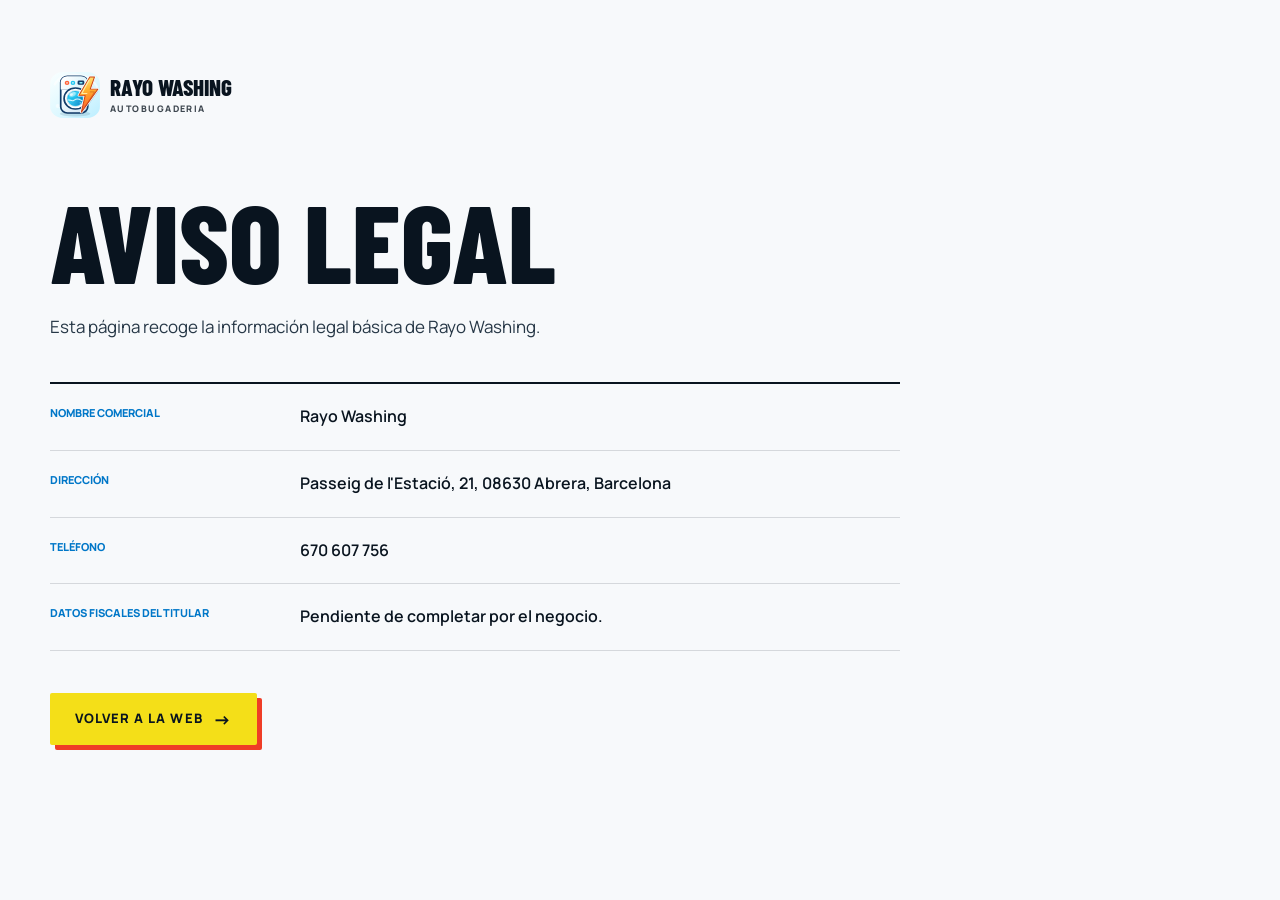
==== commit f73d0f67: "Complete visual rework for Rayo Washing" ====
--- a/aviso-legal.html
+++ b/aviso-legal.html
@@ -8,7 +8,7 @@
     <link rel="preconnect" href="https://fonts.googleapis.com" />
     <link rel="preconnect" href="https://fonts.gstatic.com" crossorigin />
     <link
-      href="https://fonts.googleapis.com/css2?family=Manrope:wght@400;500;600;700;800&family=Outfit:wght@600;700;800&display=swap"
+      href="https://fonts.googleapis.com/css2?family=Barlow+Condensed:wght@600;700;800;900&family=Manrope:wght@400;500;600;700;800&display=swap"
       rel="stylesheet"
     />
     <link rel="stylesheet" href="styles.css?v=23" />
@@ -16,8 +16,10 @@
   <body>
     <main class="legal-page section-shell">
       <a class="brand" href="index.html" aria-label="Volver a Rayo Washing">
-        <img src="assets/icons/rayo-washing-brand-mark.svg" alt="" width="128" height="128" />
-        <span><strong>Rayo Washing</strong><small>Autobugaderia</small></span>
+        <span class="brand-mark" aria-hidden="true">
+          <img src="assets/icons/rayo-washing-brand-mark.svg" alt="" width="128" height="128" />
+        </span>
+        <span class="brand-text"><strong>Rayo Washing</strong><small>Autobugaderia</small></span>
       </a>
       <h1>Aviso legal</h1>
       <p>Esta página recoge la información legal básica de Rayo Washing.</p>
--- a/styles.css
+++ b/styles.css
@@ -1,21 +1,18 @@
 :root {
-  --navy: #0b2d49;
-  --navy-soft: #153e5d;
-  --blue: #00a9d6;
-  --blue-light: #dff7fc;
-  --coral: #ff5a3d;
-  --orange: #ff9f32;
-  --cream: #f8f7f2;
+  --ink: #09141f;
+  --ink-soft: #263746;
+  --paper: #f7f9fb;
   --white: #ffffff;
-  --ink: #16364e;
-  --muted: #5d7383;
-  --line: #dce6eb;
-  --shadow-sm: 0 10px 28px rgba(11, 45, 73, 0.08);
-  --shadow-lg: 0 24px 70px rgba(11, 45, 73, 0.16);
-  --radius-sm: 12px;
-  --radius-md: 22px;
-  --radius-lg: 34px;
-  --transition: 180ms ease;
+  --blue: #0077c8;
+  --blue-dark: #063c6d;
+  --aqua: #17c9d6;
+  --bolt: #f4df18;
+  --red: #ef3d26;
+  --line: rgba(9, 20, 31, 0.14);
+  --section: min(1180px, calc(100% - 64px));
+  --header-height: 82px;
+  --display: "Barlow Condensed", Arial Narrow, sans-serif;
+  --body: "Manrope", Arial, sans-serif;
 }
 
 * {
@@ -24,34 +21,35 @@
 
 html {
   scroll-behavior: smooth;
-  scroll-padding-top: 96px;
+}
+
+[id] {
+  scroll-margin-top: 68px;
 }
 
 body {
   margin: 0;
   overflow-x: hidden;
   color: var(--ink);
-  background: var(--white);
-  font-family: "Manrope", Arial, sans-serif;
+  background: var(--paper);
+  font-family: var(--body);
+  font-size: 16px;
+  line-height: 1.6;
   -webkit-font-smoothing: antialiased;
 }
 
-body.nav-open {
+body.lightbox-open {
   overflow: hidden;
+}
+
+img {
+  display: block;
+  max-width: 100%;
 }
 
 a {
   color: inherit;
   text-decoration: none;
-}
-
-img,
-picture {
-  display: block;
-}
-
-img {
-  max-width: 100%;
 }
 
 button,
@@ -60,1332 +58,1408 @@
   font: inherit;
 }
 
+button,
+a {
+  -webkit-tap-highlight-color: transparent;
+}
+
 h1,
 h2,
 h3,
-p {
-  margin-top: 0;
+p,
+figure,
+dl,
+dd {
+  margin: 0;
 }
 
 h1,
 h2,
 h3 {
-  color: var(--navy);
-  font-family: "Outfit", Arial, sans-serif;
-}
-
-h1 {
-  margin-bottom: 26px;
-  font-size: clamp(3.3rem, 6.5vw, 6.65rem);
-  font-weight: 800;
-  letter-spacing: -0.055em;
-  line-height: 0.9;
-}
-
-h1 em {
-  color: var(--coral);
-  font-style: normal;
-}
-
-h2 {
-  margin-bottom: 18px;
-  font-size: clamp(2.5rem, 4.7vw, 4.5rem);
-  font-weight: 800;
-  letter-spacing: -0.045em;
-  line-height: 0.98;
-}
-
-h3 {
-  margin-bottom: 12px;
-  font-size: 1.45rem;
-  line-height: 1.1;
+  font-family: var(--display);
+  font-weight: 800;
+  line-height: 0.92;
+  letter-spacing: 0;
 }
 
 .section-shell {
-  width: min(1180px, calc(100% - 48px));
-  margin-right: auto;
-  margin-left: auto;
+  width: var(--section);
+  margin-inline: auto;
+}
+
+.sr-only {
+  position: absolute;
+  width: 1px;
+  height: 1px;
+  padding: 0;
+  margin: -1px;
+  overflow: hidden;
+  clip: rect(0, 0, 0, 0);
+  white-space: nowrap;
+  border: 0;
 }
 
 .skip-link {
   position: fixed;
-  left: 16px;
-  top: -80px;
-  z-index: 100;
-  padding: 12px 16px;
-  border-radius: var(--radius-sm);
-  color: var(--white);
-  background: var(--navy);
-  font-weight: 800;
-  transition: top var(--transition);
+  z-index: 500;
+  top: 12px;
+  left: 12px;
+  padding: 10px 14px;
+  color: var(--ink);
+  background: var(--bolt);
+  font-size: 12px;
+  font-weight: 800;
+  transform: translateY(-160%);
+  transition: transform 160ms ease;
 }
 
 .skip-link:focus {
-  top: 16px;
-}
-
-.utility-bar {
-  color: rgba(255, 255, 255, 0.82);
-  background: var(--navy);
-  font-size: 0.78rem;
-  font-weight: 700;
-}
-
-.utility-layout {
-  display: flex;
-  align-items: center;
-  justify-content: space-between;
-  min-height: 34px;
-}
-
-.utility-layout p {
-  margin: 0;
-}
-
-.utility-layout a {
-  transition: color var(--transition);
-}
-
-.utility-layout a:hover {
-  color: var(--white);
-}
-
-.site-header {
-  position: sticky;
-  top: 0;
-  z-index: 30;
-  border-bottom: 1px solid transparent;
-  background: rgba(255, 255, 255, 0.94);
-  backdrop-filter: blur(18px);
-  transition:
-    border-color var(--transition),
-    box-shadow var(--transition);
-}
-
-.site-header.is-scrolled {
-  border-color: rgba(11, 45, 73, 0.08);
-  box-shadow: 0 12px 34px rgba(11, 45, 73, 0.08);
-}
-
-.header-layout {
-  display: grid;
-  grid-template-columns: auto 1fr auto;
-  align-items: center;
-  gap: 28px;
-  min-height: 82px;
-}
-
-.brand {
-  display: inline-flex;
-  align-items: center;
-  gap: 10px;
-  width: fit-content;
-}
-
-.brand img {
-  width: 52px;
-  height: 52px;
-  flex: 0 0 auto;
-}
-
-.brand > span {
-  display: grid;
-  line-height: 1;
-}
-
-.brand strong {
-  color: var(--navy);
-  font-family: "Outfit", Arial, sans-serif;
-  font-size: 1.25rem;
-  font-weight: 800;
-  letter-spacing: -0.025em;
-  text-transform: uppercase;
-}
-
-.brand small {
-  margin-top: 4px;
-  color: var(--blue);
-  font-size: 0.68rem;
-  font-weight: 800;
-  letter-spacing: 0.06em;
-  text-transform: uppercase;
-}
-
-.main-nav {
-  display: flex;
-  justify-content: center;
-  gap: 4px;
-}
-
-.main-nav a {
-  padding: 10px 11px;
-  border-radius: 10px;
-  color: #456277;
-  font-size: 0.84rem;
-  font-weight: 700;
-  transition:
-    color var(--transition),
-    background-color var(--transition);
-}
-
-.main-nav a:hover {
-  color: var(--navy);
-  background: var(--blue-light);
-}
-
-.header-cta,
-.btn {
-  display: inline-flex;
-  align-items: center;
-  justify-content: center;
-  min-height: 50px;
-  padding: 0 22px;
-  border: 0;
-  border-radius: 999px;
-  font-weight: 800;
-  line-height: 1.1;
-  cursor: pointer;
-  transition:
-    transform var(--transition),
-    box-shadow var(--transition),
-    background-color var(--transition);
-}
-
-.header-cta {
-  min-height: 44px;
-  padding: 0 18px;
-  color: var(--white);
-  background: var(--coral);
-  font-size: 0.82rem;
-  box-shadow: 0 10px 24px rgba(255, 90, 61, 0.22);
-}
-
-.header-cta:hover,
-.btn:hover,
-.mobile-whatsapp:hover {
-  transform: translateY(-2px);
-}
-
-.btn-primary {
-  color: var(--white);
-  background: var(--coral);
-  box-shadow: 0 14px 30px rgba(255, 90, 61, 0.23);
-}
-
-.btn-primary:hover,
-.header-cta:hover {
-  background: #ee482d;
-  box-shadow: 0 16px 34px rgba(255, 90, 61, 0.3);
-}
-
-.btn-secondary {
-  color: var(--navy);
-  background: var(--white);
-  border: 1px solid var(--line);
-  box-shadow: var(--shadow-sm);
-}
-
-.btn-secondary:hover,
-.btn-ghost:hover {
-  border-color: #b9cbd4;
-  background: #f8fbfc;
-}
-
-.btn-ghost {
-  color: var(--navy);
-  background: transparent;
-  border: 1px solid #b9cbd4;
-}
-
-.btn-white {
-  color: var(--navy);
-  background: var(--white);
-  box-shadow: 0 14px 32px rgba(0, 0, 0, 0.13);
-}
-
-.nav-toggle {
-  display: none;
-  width: 44px;
-  height: 44px;
-  padding: 0;
-  border: 0;
-  border-radius: 50%;
-  background: var(--navy);
-  cursor: pointer;
-}
-
-.nav-toggle span {
-  display: block;
-  width: 19px;
-  height: 2px;
-  margin: 4px auto;
-  border-radius: 2px;
-  background: var(--white);
+  transform: translateY(0);
 }
 
 .eyebrow {
   display: flex;
   align-items: center;
-  gap: 9px;
-  margin-bottom: 18px;
-  color: var(--coral);
-  font-size: 0.75rem;
-  font-weight: 800;
-  letter-spacing: 0.1em;
-  text-transform: uppercase;
-}
-
-.eyebrow span {
-  width: 26px;
+  gap: 12px;
+  margin-bottom: 20px;
+  color: var(--blue);
+  font-size: 12px;
+  font-weight: 800;
+  line-height: 1.2;
+  text-transform: uppercase;
+  letter-spacing: 0.16em;
+}
+
+.eyebrow::before {
+  width: 34px;
   height: 3px;
-  border-radius: 999px;
-  background: currentColor;
-}
-
-.eyebrow.light {
-  color: #70ddf1;
-}
-
+  flex: 0 0 auto;
+  content: "";
+  background: var(--red);
+}
+
+.eyebrow-light {
+  color: var(--white);
+}
+
+.eyebrow-light::before {
+  background: var(--bolt);
+}
+
+.section-intro {
+  margin-bottom: 56px;
+}
+
+.section-intro h2,
+.local-copy h2,
+.visit-copy h2,
+.poster-copy h2 {
+  font-size: clamp(46px, 6vw, 80px);
+  text-transform: uppercase;
+}
+
+.split-heading {
+  display: grid;
+  grid-template-columns: minmax(0, 1.3fr) minmax(280px, 0.7fr);
+  gap: 72px;
+  align-items: end;
+}
+
+.split-heading > p {
+  max-width: 500px;
+  padding-bottom: 7px;
+  color: var(--ink-soft);
+  font-size: 17px;
+  line-height: 1.75;
+}
+
+.centered-heading {
+  max-width: 760px;
+  margin-inline: auto;
+  text-align: center;
+}
+
+.centered-heading .eyebrow {
+  justify-content: center;
+}
+
+.btn {
+  position: relative;
+  display: inline-flex;
+  min-height: 52px;
+  align-items: center;
+  justify-content: center;
+  gap: 10px;
+  padding: 13px 24px;
+  border: 1px solid transparent;
+  border-radius: 2px;
+  cursor: pointer;
+  font-size: 13px;
+  font-weight: 800;
+  line-height: 1;
+  text-transform: uppercase;
+  letter-spacing: 0.08em;
+  transition:
+    transform 180ms ease,
+    background-color 180ms ease,
+    color 180ms ease,
+    border-color 180ms ease,
+    box-shadow 180ms ease;
+}
+
+.btn::after {
+  content: "→";
+  font-size: 18px;
+  line-height: 1;
+  transition: transform 180ms ease;
+}
+
+.btn:hover {
+  transform: translateY(-2px);
+}
+
+.btn:hover::after {
+  transform: translateX(4px);
+}
+
+.btn:active {
+  transform: translateY(0);
+}
+
+.btn-bolt,
+.btn-primary {
+  color: var(--ink);
+  background: var(--bolt);
+  box-shadow: 5px 5px 0 var(--red);
+}
+
+.btn-bolt:hover,
+.btn-primary:hover {
+  background: #fff128;
+  box-shadow: 7px 7px 0 var(--red);
+}
+
+.btn-ghost {
+  color: var(--white);
+  border-color: rgba(255, 255, 255, 0.65);
+  background: rgba(7, 25, 42, 0.18);
+  backdrop-filter: blur(8px);
+}
+
+.btn-ghost:hover {
+  color: var(--ink);
+  border-color: var(--white);
+  background: var(--white);
+}
+
+.btn-outline {
+  color: var(--ink);
+  border-color: var(--ink);
+  background: transparent;
+}
+
+.btn-outline:hover {
+  color: var(--white);
+  background: var(--ink);
+}
+
+/* Header */
+.site-header {
+  position: fixed;
+  z-index: 100;
+  top: 0;
+  left: 0;
+  display: grid;
+  width: 100%;
+  height: var(--header-height);
+  grid-template-columns: auto 1fr auto;
+  align-items: center;
+  gap: 34px;
+  padding: 0 max(32px, calc((100vw - 1180px) / 2));
+  color: var(--white);
+  border-bottom: 1px solid rgba(255, 255, 255, 0.22);
+  transition:
+    height 220ms ease,
+    color 220ms ease,
+    background-color 220ms ease,
+    box-shadow 220ms ease;
+}
+
+.site-header.is-scrolled {
+  height: 68px;
+  color: var(--ink);
+  border-bottom-color: transparent;
+  background: rgba(255, 255, 255, 0.94);
+  box-shadow: 0 10px 34px rgba(9, 20, 31, 0.1);
+  backdrop-filter: blur(14px);
+}
+
+.brand {
+  display: inline-flex;
+  min-width: 0;
+  align-items: center;
+  gap: 10px;
+}
+
+.brand-mark {
+  display: grid;
+  width: 50px;
+  height: 50px;
+  flex: 0 0 50px;
+  place-items: center;
+}
+
+.brand-mark img {
+  width: 100%;
+  height: 100%;
+  object-fit: contain;
+}
+
+.brand-text {
+  display: flex;
+  min-width: 0;
+  flex-direction: column;
+  line-height: 1;
+}
+
+.brand-text strong {
+  font-family: var(--display);
+  font-size: 23px;
+  font-weight: 800;
+  line-height: 0.95;
+  text-transform: uppercase;
+  white-space: nowrap;
+}
+
+.brand-text small {
+  margin-top: 5px;
+  font-size: 9px;
+  font-weight: 800;
+  line-height: 1;
+  text-transform: uppercase;
+  letter-spacing: 0.16em;
+  opacity: 0.78;
+}
+
+.main-nav {
+  display: flex;
+  align-items: center;
+  justify-content: center;
+  gap: 28px;
+}
+
+.main-nav a {
+  position: relative;
+  font-size: 12px;
+  font-weight: 800;
+  text-transform: uppercase;
+  letter-spacing: 0.06em;
+}
+
+.main-nav a::after {
+  position: absolute;
+  right: 0;
+  bottom: -8px;
+  left: 0;
+  height: 2px;
+  content: "";
+  background: var(--bolt);
+  transform: scaleX(0);
+  transform-origin: right;
+  transition: transform 180ms ease;
+}
+
+.main-nav a:hover::after {
+  transform: scaleX(1);
+  transform-origin: left;
+}
+
+.header-cta {
+  display: inline-flex;
+  min-height: 40px;
+  align-items: center;
+  justify-content: center;
+  padding: 10px 18px;
+  color: var(--ink);
+  background: var(--bolt);
+  font-size: 11px;
+  font-weight: 800;
+  line-height: 1;
+  text-transform: uppercase;
+  letter-spacing: 0.08em;
+  transition:
+    transform 180ms ease,
+    background-color 180ms ease;
+}
+
+.header-cta:hover {
+  background: var(--white);
+  transform: translateY(-2px);
+}
+
+.site-header.is-scrolled .header-cta:hover {
+  color: var(--white);
+  background: var(--blue);
+}
+
+.nav-toggle {
+  display: none;
+}
+
+/* Hero */
 .hero {
   position: relative;
   display: grid;
-  grid-template-columns: minmax(0, 0.9fr) minmax(460px, 1.1fr);
+  min-height: max(700px, 100svh);
+  overflow: hidden;
   align-items: center;
-  gap: 66px;
-  min-height: calc(100vh - 116px);
-  padding-top: 62px;
-  padding-bottom: 82px;
-}
-
-.hero::before {
-  content: "";
+  color: var(--white);
+  background: var(--blue-dark);
+}
+
+.hero-media,
+.hero-shade {
   position: absolute;
-  left: -18vw;
-  top: -80px;
-  z-index: -1;
-  width: 620px;
-  height: 620px;
-  border-radius: 50%;
-  background: radial-gradient(circle, rgba(0, 169, 214, 0.09), transparent 68%);
-  pointer-events: none;
-}
-
-.hero-copy {
+  inset: 0;
+}
+
+.hero-media picture,
+.hero-media img {
+  width: 100%;
+  height: 100%;
+}
+
+.hero-media img {
+  object-fit: cover;
+  object-position: center center;
+  transform: scale(1.01);
+}
+
+.hero-shade {
+  background:
+    linear-gradient(90deg, rgba(3, 15, 31, 0.9) 0%, rgba(3, 20, 39, 0.67) 37%, rgba(3, 21, 42, 0.08) 67%),
+    linear-gradient(0deg, rgba(2, 13, 26, 0.72) 0%, transparent 30%, rgba(4, 19, 34, 0.2) 100%);
+}
+
+.hero-layout {
   position: relative;
   z-index: 2;
-}
-
-.hero-intro {
-  max-width: 590px;
-  margin-bottom: 30px;
-  color: var(--muted);
-  font-size: clamp(1.05rem, 1.4vw, 1.22rem);
-  line-height: 1.7;
+  display: grid;
+  grid-template-columns: minmax(0, 1.15fr) minmax(270px, 0.55fr);
+  gap: 80px;
+  align-items: end;
+  padding-top: calc(var(--header-height) + 60px);
+  padding-bottom: 110px;
+}
+
+.hero-copy {
+  max-width: 720px;
+}
+
+.hero h1 {
+  font-size: clamp(90px, 12.5vw, 178px);
+  line-height: 0.72;
+  text-transform: uppercase;
+  text-shadow: 0 10px 35px rgba(0, 0, 0, 0.3);
+}
+
+.hero-subtitle {
+  max-width: 580px;
+  margin-top: 40px;
+  color: rgba(255, 255, 255, 0.92);
+  font-size: clamp(17px, 1.5vw, 21px);
+  font-weight: 600;
+  line-height: 1.65;
 }
 
 .hero-actions {
   display: flex;
   flex-wrap: wrap;
-  gap: 12px;
-}
-
-.hero-benefits {
-  display: grid;
-  grid-template-columns: repeat(3, 1fr);
-  gap: 12px;
-  margin: 34px 0 0;
-  padding: 0;
-  list-style: none;
-}
-
-.hero-benefits li {
-  position: relative;
-  padding-left: 22px;
-  color: #456277;
-  font-size: 0.78rem;
+  gap: 16px;
+  margin-top: 34px;
+}
+
+.hero-status {
+  align-self: end;
+  border-top: 1px solid rgba(255, 255, 255, 0.42);
+  border-bottom: 1px solid rgba(255, 255, 255, 0.42);
+  backdrop-filter: blur(4px);
+}
+
+.hero-status > div,
+.hero-status > a {
+  display: flex;
+  min-height: 106px;
+  flex-direction: column;
+  justify-content: center;
+  padding: 20px 0;
+  border-bottom: 1px solid rgba(255, 255, 255, 0.24);
+}
+
+.hero-status > :last-child {
+  border-bottom: 0;
+}
+
+.hero-status span,
+.hero-status small {
+  font-size: 10px;
   font-weight: 700;
-  line-height: 1.45;
-}
-
-.hero-benefits li::before {
-  content: "✓";
+  text-transform: uppercase;
+  letter-spacing: 0.13em;
+  opacity: 0.72;
+}
+
+.hero-status strong {
+  margin: 5px 0 3px;
+  font-family: var(--display);
+  font-size: 26px;
+  line-height: 1.05;
+  text-transform: uppercase;
+}
+
+.hero-status a {
+  transition: padding 180ms ease;
+}
+
+.hero-status a:hover {
+  padding-left: 10px;
+}
+
+.hero-scroll {
   position: absolute;
-  left: 0;
-  top: -1px;
-  color: var(--blue);
-  font-size: 0.95rem;
-  font-weight: 900;
-}
-
-.hero-visual {
-  position: relative;
-  min-width: 0;
-}
-
-.hero-visual::before {
-  content: "";
-  position: absolute;
-  right: -26px;
-  bottom: -28px;
-  z-index: -1;
-  width: 76%;
-  height: 78%;
-  border-radius: var(--radius-lg);
-  background: var(--blue-light);
-}
-
-.hero-visual picture {
-  overflow: hidden;
-  border-radius: 44% 44% var(--radius-lg) var(--radius-lg);
-  box-shadow: var(--shadow-lg);
-}
-
-.hero-visual img {
-  width: 100%;
-  min-height: 540px;
-  object-fit: cover;
-}
-
-.hero-badge {
-  position: absolute;
-  right: -22px;
-  top: 58px;
-  display: grid;
-  width: 130px;
-  height: 130px;
-  place-content: center;
-  border: 8px solid var(--white);
-  border-radius: 50%;
-  color: var(--white);
-  background: var(--coral);
-  box-shadow: 0 18px 34px rgba(11, 45, 73, 0.22);
-  text-align: center;
-  transform: rotate(7deg);
-}
-
-.hero-badge span,
-.hero-badge small {
-  font-size: 0.68rem;
-  font-weight: 800;
-  text-transform: uppercase;
-}
-
-.hero-badge strong {
-  font-family: "Outfit", Arial, sans-serif;
-  font-size: 2.6rem;
-  line-height: 0.95;
-}
-
-.hero-location {
-  position: absolute;
-  left: -34px;
-  bottom: 28px;
+  z-index: 3;
+  bottom: 30px;
+  left: 50%;
   display: flex;
   align-items: center;
-  gap: 12px;
-  min-width: 260px;
-  padding: 16px 18px;
-  border: 1px solid rgba(255, 255, 255, 0.7);
-  border-radius: var(--radius-md);
-  background: rgba(255, 255, 255, 0.92);
-  box-shadow: var(--shadow-lg);
-  backdrop-filter: blur(12px);
-}
-
-.hero-location > span {
-  color: var(--coral);
-  font-size: 1.3rem;
-}
-
-.hero-location p {
+  gap: 14px;
+  color: rgba(255, 255, 255, 0.82);
+  font-size: 10px;
+  font-weight: 800;
+  text-transform: uppercase;
+  letter-spacing: 0.14em;
+  transform: translateX(-50%);
+}
+
+.hero-scroll i {
+  position: relative;
+  display: block;
+  width: 32px;
+  height: 1px;
+  overflow: hidden;
+  background: rgba(255, 255, 255, 0.35);
+}
+
+.hero-scroll i::after {
+  position: absolute;
+  inset: 0;
+  content: "";
+  background: var(--bolt);
+  animation: scroll-line 1.8s ease-in-out infinite;
+  transform: translateX(-100%);
+}
+
+@keyframes scroll-line {
+  50%,
+  100% {
+    transform: translateX(100%);
+  }
+}
+
+/* Prices */
+.prices {
+  position: relative;
+  padding: 120px 0;
+  overflow: hidden;
+  background: var(--white);
+}
+
+.prices::before {
+  position: absolute;
+  top: -190px;
+  right: -120px;
+  width: 440px;
+  height: 440px;
+  border: 55px solid rgba(23, 201, 214, 0.06);
+  border-radius: 50%;
+  content: "";
+  pointer-events: none;
+}
+
+.price-board {
+  border-top: 2px solid var(--ink);
+}
+
+.price-line {
   display: grid;
-  gap: 2px;
-  margin: 0;
-  color: var(--muted);
-  font-size: 0.75rem;
-}
-
-.hero-location strong {
-  color: var(--navy);
-  font-size: 0.9rem;
-}
-
-.trust-strip {
+  min-height: 136px;
+  grid-template-columns: 80px minmax(270px, 1.2fr) 1fr auto;
+  gap: 28px;
+  align-items: center;
+  padding: 22px 26px 22px 0;
+  border-bottom: 1px solid var(--line);
+  transition:
+    color 200ms ease,
+    background-color 200ms ease,
+    padding 200ms ease;
+}
+
+.price-line:hover {
+  padding-left: 20px;
   color: var(--white);
-  background: var(--navy);
-}
-
-.trust-strip-layout {
+  background: var(--blue);
+}
+
+.price-line.accent:hover {
+  color: var(--ink);
+  background: var(--aqua);
+}
+
+.price-line.pet:hover {
+  color: var(--ink);
+  background: var(--bolt);
+}
+
+.price-number {
+  align-self: stretch;
   display: grid;
-  grid-template-columns: repeat(4, 1fr);
-  padding-top: 30px;
-  padding-bottom: 30px;
-}
-
-.trust-strip-layout div {
-  display: grid;
-  gap: 4px;
-  padding: 2px 30px;
-  border-right: 1px solid rgba(255, 255, 255, 0.14);
-}
-
-.trust-strip-layout div:first-child {
-  padding-left: 0;
-}
-
-.trust-strip-layout div:last-child {
-  border-right: 0;
-}
-
-.trust-strip-layout strong {
-  font-family: "Outfit", Arial, sans-serif;
-  font-size: 1.35rem;
-}
-
-.trust-strip-layout span {
-  color: rgba(255, 255, 255, 0.58);
-  font-size: 0.76rem;
-  font-weight: 600;
-}
-
-.section-heading {
-  margin-bottom: 44px;
-}
-
-.split-heading {
-  display: grid;
-  grid-template-columns: minmax(0, 1.15fr) minmax(300px, 0.65fr);
-  align-items: end;
-  gap: 64px;
-}
-
-.split-heading h2 {
-  margin-bottom: 0;
-}
-
-.split-heading > p,
-.centered > p,
-.prices-heading > p {
-  margin-bottom: 4px;
-  color: var(--muted);
-  line-height: 1.7;
-}
-
+  place-items: center;
+  color: var(--blue);
+  border-right: 1px solid var(--line);
+  font-family: var(--display);
+  font-size: 20px;
+  font-weight: 800;
+}
+
+.price-line:hover .price-number {
+  color: currentColor;
+  border-right-color: currentColor;
+}
+
+.price-line span {
+  color: var(--blue);
+  font-size: 10px;
+  font-weight: 800;
+  text-transform: uppercase;
+  letter-spacing: 0.13em;
+}
+
+.price-line:hover span {
+  color: currentColor;
+}
+
+.price-line h3 {
+  margin-top: 7px;
+  font-size: clamp(31px, 3.5vw, 46px);
+  text-transform: uppercase;
+}
+
+.price-line p {
+  color: var(--ink-soft);
+  font-size: 15px;
+}
+
+.price-line:hover p {
+  color: currentColor;
+}
+
+.price-line > strong {
+  font-family: var(--display);
+  font-size: clamp(52px, 6vw, 76px);
+  line-height: 1;
+}
+
+.dryer-offer {
+  display: flex;
+  min-height: 132px;
+  align-items: center;
+  justify-content: space-between;
+  gap: 30px;
+  margin-top: 26px;
+  padding: 26px 42px;
+  color: var(--white);
+  background:
+    linear-gradient(105deg, var(--blue-dark), var(--blue) 65%, #0b93cf);
+  box-shadow: 10px 10px 0 var(--aqua);
+}
+
+.dryer-offer span {
+  color: var(--aqua);
+  font-size: 11px;
+  font-weight: 800;
+  text-transform: uppercase;
+  letter-spacing: 0.14em;
+}
+
+.dryer-offer strong {
+  display: block;
+  margin-top: 5px;
+  font-family: var(--display);
+  font-size: clamp(30px, 4vw, 50px);
+  line-height: 1;
+  text-transform: uppercase;
+}
+
+.dryer-offer p {
+  flex: 0 0 auto;
+  font-size: 18px;
+  font-weight: 700;
+}
+
+.dryer-offer b {
+  font-family: var(--display);
+  font-size: 68px;
+  line-height: 1;
+}
+
+/* Services */
 .services {
-  padding-top: 122px;
-  padding-bottom: 130px;
+  position: relative;
+  padding: 120px 0 130px;
+  overflow: hidden;
+  background:
+    linear-gradient(180deg, var(--paper) 0%, #edf7fa 62%, var(--paper) 100%);
+}
+
+.services::before,
+.services::after {
+  position: absolute;
+  border: 2px solid rgba(0, 119, 200, 0.08);
+  border-radius: 50%;
+  content: "";
+  pointer-events: none;
+}
+
+.services::before {
+  top: 100px;
+  left: -130px;
+  width: 280px;
+  height: 280px;
+}
+
+.services::after {
+  right: -70px;
+  bottom: 50px;
+  width: 190px;
+  height: 190px;
+  box-shadow:
+    0 0 0 22px rgba(0, 119, 200, 0.025),
+    0 0 0 45px rgba(0, 119, 200, 0.018);
 }
 
 .service-grid {
   display: grid;
-  grid-template-columns: repeat(3, 1fr);
+  grid-template-columns: repeat(3, minmax(0, 1fr));
   gap: 18px;
 }
 
 .service-card {
   position: relative;
+  display: flex;
+  min-height: 530px;
   overflow: hidden;
-  min-height: 390px;
-  padding: 30px;
-  border: 1px solid var(--line);
-  border-radius: var(--radius-md);
+  flex-direction: column;
+  justify-content: space-between;
+  padding: 30px 30px 36px;
+  color: var(--ink);
+  border: 1px solid rgba(9, 20, 31, 0.1);
   background: var(--white);
-  box-shadow: var(--shadow-sm);
   transition:
-    transform var(--transition),
-    box-shadow var(--transition),
-    border-color var(--transition);
+    transform 220ms ease,
+    box-shadow 220ms ease;
 }
 
 .service-card:hover {
-  border-color: #c3d6df;
-  box-shadow: 0 22px 50px rgba(11, 45, 73, 0.13);
-  transform: translateY(-6px);
-}
-
-.service-number {
-  position: absolute;
-  right: 24px;
-  top: 22px;
-  color: #c8d5dc;
-  font-family: "Outfit", Arial, sans-serif;
-  font-size: 1rem;
-  font-weight: 700;
+  z-index: 2;
+  box-shadow: 0 24px 50px rgba(9, 20, 31, 0.14);
+  transform: translateY(-8px);
+}
+
+.service-dark {
+  color: var(--white);
+  border-color: var(--ink);
+  background: var(--ink);
+}
+
+.service-pet {
+  background: var(--bolt);
+}
+
+.service-index {
+  font-family: var(--display);
+  font-size: 17px;
+  font-weight: 800;
 }
 
 .service-icon {
   display: grid;
-  width: 116px;
-  height: 116px;
-  margin-bottom: 30px;
+  width: 100%;
+  height: 270px;
+  margin: 4px auto;
   place-items: center;
+}
+
+.service-icon img {
+  width: 100%;
+  height: 100%;
+  object-fit: contain;
+  transition: transform 280ms ease;
+}
+
+.service-card:hover .service-icon img {
+  transform: scale(1.035);
+}
+
+.service-card h3 {
+  font-size: clamp(32px, 3.1vw, 43px);
+  text-transform: uppercase;
+}
+
+.service-card p {
+  max-width: 320px;
+  margin-top: 16px;
+  color: var(--ink-soft);
+  font-size: 14px;
+  line-height: 1.7;
+}
+
+.service-dark p {
+  color: rgba(255, 255, 255, 0.7);
+}
+
+/* Local story */
+.local-story {
+  padding: 130px 0;
+  background: var(--white);
+}
+
+.local-layout {
+  display: grid;
+  grid-template-columns: minmax(0, 1.15fr) minmax(320px, 0.85fr);
+  grid-template-areas:
+    "main copy"
+    "detail-one detail-two";
+  gap: 34px 54px;
+  align-items: start;
+}
+
+.local-main-image {
+  position: relative;
+  grid-area: main;
+  overflow: hidden;
+  aspect-ratio: 1.12 / 1;
+  background: #dce6ec;
+}
+
+.local-main-image picture,
+.local-main-image img {
+  width: 100%;
+  height: 100%;
+}
+
+.local-main-image img {
+  object-fit: cover;
+  transition: transform 600ms ease;
+}
+
+.local-main-image:hover img {
+  transform: scale(1.03);
+}
+
+.local-main-image > span {
+  position: absolute;
+  bottom: 0;
+  left: 0;
+  padding: 13px 18px;
+  color: var(--ink);
+  background: var(--bolt);
+  font-size: 10px;
+  font-weight: 800;
+  text-transform: uppercase;
+  letter-spacing: 0.13em;
+}
+
+.local-copy {
+  grid-area: copy;
+  padding: 40px 0 20px;
+}
+
+.local-copy h2 {
+  max-width: 520px;
+}
+
+.local-copy > p:not(.eyebrow) {
+  max-width: 500px;
+  margin-top: 30px;
+  color: var(--ink-soft);
+  font-size: 17px;
+  line-height: 1.8;
+}
+
+.feature-list {
+  display: grid;
+  margin: 36px 0 0;
+  padding: 0;
+  border-top: 1px solid var(--line);
+  list-style: none;
+}
+
+.feature-list li {
+  position: relative;
+  padding: 15px 10px 15px 30px;
+  border-bottom: 1px solid var(--line);
+  font-size: 13px;
+  font-weight: 800;
+  text-transform: uppercase;
+}
+
+.feature-list li::before {
+  position: absolute;
+  top: 50%;
+  left: 2px;
+  width: 10px;
+  height: 10px;
+  border: 2px solid var(--blue);
   border-radius: 50%;
-  background: var(--blue-light);
-}
-
-.service-icon.warm {
-  background: #fff1d9;
-}
-
-.service-icon.coral {
-  background: #ffe5df;
-}
-
-.service-icon img {
-  width: 86px;
-  height: 86px;
-  object-fit: contain;
+  content: "";
+  transform: translateY(-50%);
+}
+
+.local-detail {
+  overflow: hidden;
+  aspect-ratio: 1.7 / 1;
+  background: #dce6ec;
+}
+
+.local-detail picture,
+.local-detail img {
+  width: 100%;
+  height: 100%;
+}
+
+.local-detail img {
+  object-fit: cover;
+  transition: transform 500ms ease;
+}
+
+.local-detail:hover img {
+  transform: scale(1.04);
+}
+
+.detail-one {
+  grid-area: detail-one;
+  width: 72%;
+  margin-left: auto;
+}
+
+.detail-two {
+  grid-area: detail-two;
+  width: 88%;
+  margin-top: 0;
+}
+
+/* Steps */
+.steps {
+  position: relative;
+  padding: 120px 0 130px;
+  color: var(--white);
+  background: var(--ink);
+}
+
+.steps .eyebrow {
+  color: var(--aqua);
+}
+
+.steps .split-heading > p {
+  color: rgba(255, 255, 255, 0.65);
+}
+
+.step-track {
+  display: grid;
+  grid-template-columns: repeat(4, minmax(0, 1fr));
+  margin: 0;
+  padding: 0;
+  border-top: 1px solid rgba(255, 255, 255, 0.24);
+  list-style: none;
+}
+
+.step-track li {
+  position: relative;
+  min-height: 280px;
+  padding: 30px 26px 28px;
+  border-right: 1px solid rgba(255, 255, 255, 0.18);
+  transition:
+    color 200ms ease,
+    background-color 200ms ease;
+}
+
+.step-track li:last-child {
+  border-right: 0;
+}
+
+.step-track li:hover {
+  color: var(--ink);
+  background: var(--bolt);
+}
+
+.step-track span {
+  display: block;
+  margin-bottom: 70px;
+  color: var(--aqua);
+  font-family: var(--display);
+  font-size: 19px;
+  font-weight: 800;
+}
+
+.step-track li:hover span {
+  color: var(--red);
+}
+
+.step-track h3 {
+  font-size: 30px;
+  text-transform: uppercase;
+}
+
+.step-track p {
+  margin-top: 15px;
+  color: rgba(255, 255, 255, 0.6);
+  font-size: 13px;
+  line-height: 1.65;
+}
+
+.step-track li:hover p {
+  color: var(--ink-soft);
+}
+
+/* Posters */
+.posters {
+  position: relative;
+  min-height: 820px;
+  overflow: hidden;
+  padding: 130px 0;
+  color: var(--white);
+  background:
+    linear-gradient(115deg, #006bb2 0%, #008ad1 55%, #15b9d2 100%);
+}
+
+.posters::before {
+  position: absolute;
+  top: 90px;
+  left: -80px;
+  width: 230px;
+  height: 230px;
+  border: 32px solid rgba(255, 255, 255, 0.06);
+  border-radius: 50%;
+  content: "";
+}
+
+.poster-layout {
+  display: grid;
+  grid-template-columns: minmax(300px, 0.72fr) minmax(240px, 0.48fr) minmax(240px, 0.48fr);
+  gap: 42px;
+  align-items: center;
+}
+
+.poster-copy {
+  position: relative;
+  z-index: 2;
+  max-width: 500px;
+  padding-right: 25px;
+}
+
+.poster-copy > p:not(.eyebrow) {
+  max-width: 450px;
+  margin-top: 28px;
+  color: rgba(255, 255, 255, 0.8);
+  line-height: 1.8;
+}
+
+.text-link {
+  display: inline-block;
+  margin-top: 32px;
+  padding-bottom: 4px;
+  border-bottom: 2px solid var(--bolt);
+  font-size: 12px;
+  font-weight: 800;
+  text-transform: uppercase;
+  letter-spacing: 0.08em;
+  transition: color 180ms ease;
+}
+
+.text-link:hover {
+  color: var(--bolt);
+}
+
+.poster-card {
+  overflow: hidden;
+  background: var(--white);
+  box-shadow: 0 30px 60px rgba(2, 17, 30, 0.3);
   transition: transform 260ms ease;
 }
 
-.service-card:hover .service-icon img {
-  transform: scale(1.06) rotate(-2deg);
-}
-
-.service-card p {
-  margin-bottom: 26px;
-  color: var(--muted);
-  font-size: 0.92rem;
-  line-height: 1.65;
-}
-
-.service-detail {
-  position: absolute;
-  left: 30px;
-  bottom: 28px;
-  color: var(--coral);
-  font-size: 0.78rem;
-  font-weight: 800;
-  text-transform: uppercase;
-}
-
-.prices {
-  position: relative;
+.poster-card:hover {
+  z-index: 3;
+  transform: translateY(-8px) rotate(0deg);
+}
+
+.poster-card picture {
+  display: block;
+  aspect-ratio: 1748 / 2480;
   overflow: hidden;
-  padding: 120px 0;
-  color: var(--white);
-  background: var(--navy);
-}
-
-.prices::before,
-.prices::after {
-  content: "";
-  position: absolute;
-  border-radius: 50%;
-  pointer-events: none;
-}
-
-.prices::before {
-  right: -180px;
-  top: -230px;
-  width: 560px;
-  height: 560px;
-  border: 110px solid rgba(0, 169, 214, 0.08);
-}
-
-.prices::after {
-  left: -90px;
-  bottom: -170px;
-  width: 330px;
-  height: 330px;
-  background: rgba(255, 90, 61, 0.06);
-}
-
-.prices .section-shell {
-  position: relative;
-  z-index: 1;
-}
-
-.prices-heading {
-  max-width: 680px;
-}
-
-.prices-heading h2 {
-  color: var(--white);
-}
-
-.prices-heading > p {
-  color: rgba(255, 255, 255, 0.62);
-}
-
-.price-grid {
-  display: grid;
-  grid-template-columns: repeat(4, 1fr);
-  gap: 14px;
-}
-
-.price-card {
-  position: relative;
-  min-height: 304px;
-  padding: 26px;
-  border: 1px solid rgba(255, 255, 255, 0.12);
-  border-radius: var(--radius-md);
-  background: rgba(255, 255, 255, 0.07);
-  transition:
-    transform var(--transition),
-    background-color var(--transition);
-}
-
-.price-card:hover {
-  background: rgba(255, 255, 255, 0.1);
-  transform: translateY(-5px);
-}
-
-.price-card.featured {
-  color: var(--navy);
-  background: var(--white);
-}
-
-.price-card.featured:hover {
-  background: var(--white);
-}
-
-.price-card.pet-price {
-  background: rgba(255, 90, 61, 0.15);
-  border-color: rgba(255, 90, 61, 0.34);
-}
-
-.popular-label {
-  position: absolute;
-  left: 22px;
-  top: -13px;
-  padding: 7px 12px;
-  border-radius: 999px;
-  color: var(--white);
-  background: var(--coral);
-  font-size: 0.65rem;
-  font-weight: 800;
-  text-transform: uppercase;
-}
-
-.price-card-top {
-  display: grid;
-  gap: 8px;
-  margin-bottom: 26px;
-}
-
-.price-card-top > span {
-  color: #70ddf1;
-  font-size: 0.73rem;
-  font-weight: 800;
-  letter-spacing: 0.08em;
-  text-transform: uppercase;
-}
-
-.featured .price-card-top > span {
-  color: var(--blue);
-}
-
-.price-card-top > strong {
-  font-family: "Outfit", Arial, sans-serif;
-  font-size: 3.5rem;
-  line-height: 1;
-}
-
-.price-card-top small {
-  font-size: 1.3rem;
-}
-
-.price-card > p {
-  min-height: 46px;
-  margin-bottom: 28px;
-  color: rgba(255, 255, 255, 0.62);
-  font-size: 0.85rem;
-  line-height: 1.5;
-}
-
-.featured > p {
-  color: var(--muted);
-}
-
-.price-row {
+}
+
+.poster-card img {
+  width: 100%;
+  height: 100%;
+  object-fit: cover;
+}
+
+.poster-card figcaption {
   display: flex;
-  align-items: baseline;
-  gap: 8px;
-  padding-top: 20px;
-  border-top: 1px solid rgba(255, 255, 255, 0.12);
-}
-
-.featured .price-row {
-  border-color: var(--line);
-}
-
-.price-row strong {
-  color: var(--white);
-  font-family: "Outfit", Arial, sans-serif;
-  font-size: 2.25rem;
-}
-
-.featured .price-row strong {
-  color: var(--coral);
-}
-
-.price-row span {
-  color: rgba(255, 255, 255, 0.5);
-  font-size: 0.72rem;
-}
-
-.featured .price-row span {
-  color: var(--muted);
-}
-
-.dryer-price {
-  display: flex;
+  min-height: 58px;
   align-items: center;
   justify-content: space-between;
-  gap: 24px;
-  margin-top: 14px;
-  padding: 22px 28px;
-  border: 1px solid rgba(255, 255, 255, 0.12);
-  border-radius: var(--radius-md);
-  background: rgba(255, 255, 255, 0.07);
-}
-
-.dryer-price > div {
+  gap: 16px;
+  padding: 12px 16px;
+  color: var(--ink);
+}
+
+.poster-card figcaption span {
+  font-size: 11px;
+  font-weight: 800;
+  text-transform: uppercase;
+}
+
+.poster-zoom {
+  padding: 6px 0;
+  color: var(--blue);
+  border: 0;
+  border-bottom: 1px solid var(--blue);
+  background: transparent;
+  cursor: pointer;
+  font-size: 10px;
+  font-weight: 800;
+  text-transform: uppercase;
+}
+
+.poster-front {
+  transform: rotate(-2.5deg);
+}
+
+.poster-back {
+  margin-top: 74px;
+  transform: rotate(2.5deg);
+}
+
+/* Visit */
+.visit {
+  padding: 130px 0;
+  background: var(--white);
+}
+
+.visit-layout {
+  display: grid;
+  grid-template-columns: minmax(320px, 0.85fr) minmax(0, 1.15fr);
+  gap: 72px;
+  align-items: stretch;
+}
+
+.visit-copy {
+  padding: 20px 0;
+}
+
+.visit-copy > p:not(.eyebrow) {
+  max-width: 500px;
+  margin-top: 28px;
+  color: var(--ink-soft);
+  font-size: 17px;
+  line-height: 1.8;
+}
+
+.visit-info {
+  display: grid;
+  margin-top: 34px;
+  border-top: 1px solid var(--line);
+}
+
+.visit-info div {
+  display: grid;
+  grid-template-columns: 105px 1fr;
+  gap: 20px;
+  padding: 17px 0;
+  border-bottom: 1px solid var(--line);
+}
+
+.visit-info dt {
+  color: var(--blue);
+  font-size: 10px;
+  font-weight: 800;
+  text-transform: uppercase;
+  letter-spacing: 0.1em;
+}
+
+.visit-info dd {
+  font-size: 14px;
+  font-weight: 700;
+  line-height: 1.55;
+}
+
+.visit-info a {
+  text-decoration: underline;
+  text-underline-offset: 3px;
+}
+
+.visit-actions {
   display: flex;
-  align-items: center;
+  flex-wrap: wrap;
   gap: 16px;
-}
-
-.dryer-icon {
-  display: grid;
-  width: 50px;
-  height: 50px;
-  flex: 0 0 auto;
-  place-items: center;
-  border-radius: 50%;
-  color: var(--navy);
-  background: var(--orange);
-  font-size: 1.55rem;
-  font-weight: 800;
-}
-
-.dryer-price p {
-  display: grid;
-  gap: 3px;
-  margin: 0;
-}
-
-.dryer-price p strong {
-  font-family: "Outfit", Arial, sans-serif;
-  font-size: 1.2rem;
-}
-
-.dryer-price > p {
-  justify-items: end;
-}
-
-.dryer-price > p strong {
-  color: var(--orange);
-  font-size: 2rem;
-}
-
-.dryer-price p span,
-.dryer-price p:not(:last-child) {
-  color: rgba(255, 255, 255, 0.55);
-  font-size: 0.76rem;
-}
-
-.price-note {
-  margin: 20px 0 0;
-  color: rgba(255, 255, 255, 0.52);
-  font-size: 0.76rem;
-}
-
-.price-note::before {
-  content: "✓";
-  margin-right: 8px;
-  color: #70ddf1;
-}
-
-.pet-feature {
-  display: grid;
-  grid-template-columns: 1fr 0.9fr;
-  align-items: center;
-  gap: 80px;
-  padding-top: 130px;
-  padding-bottom: 130px;
-}
-
-.pet-copy > p:not(.eyebrow) {
-  max-width: 600px;
-  color: var(--muted);
-  line-height: 1.75;
-}
-
-.check-list {
-  display: grid;
-  gap: 14px;
-  margin: 30px 0;
-  padding: 0;
-  list-style: none;
-}
-
-.check-list li {
-  position: relative;
-  padding-left: 34px;
-  color: #38576e;
-  font-size: 0.9rem;
-  font-weight: 700;
-}
-
-.check-list li::before {
-  content: "✓";
-  position: absolute;
-  left: 0;
-  top: -3px;
-  display: grid;
-  width: 22px;
-  height: 22px;
-  place-items: center;
-  border-radius: 50%;
-  color: var(--navy);
-  background: var(--blue-light);
-  font-size: 0.72rem;
-}
-
-.text-link {
-  display: inline-flex;
-  align-items: center;
-  gap: 10px;
-  color: var(--coral);
-  font-weight: 800;
-}
-
-.text-link span {
-  transition: transform var(--transition);
-}
-
-.text-link:hover span {
-  transform: translateX(5px);
-}
-
-.pet-visual {
-  position: relative;
-  min-height: 450px;
-  border-radius: 48% 48% var(--radius-lg) var(--radius-lg);
-  background:
-    radial-gradient(circle at 72% 22%, rgba(255, 255, 255, 0.75) 0 7%, transparent 8%),
-    linear-gradient(145deg, #fce7dc, #dff7fc);
-}
-
-.pet-visual::before,
-.pet-visual::after {
-  content: "";
-  position: absolute;
-  border-radius: 50%;
-  background: rgba(255, 255, 255, 0.62);
-}
-
-.pet-visual::before {
-  left: 48px;
-  top: 54px;
-  width: 46px;
-  height: 46px;
-}
-
-.pet-visual::after {
-  right: 45px;
-  bottom: 68px;
-  width: 70px;
-  height: 70px;
-}
-
-.pet-illustration {
-  position: absolute;
-  inset: 46px;
-  display: grid;
-  place-items: center;
-}
-
-.pet-illustration img {
-  width: min(360px, 90%);
-  filter: drop-shadow(0 24px 30px rgba(11, 45, 73, 0.14));
-}
-
-.pet-price-tag {
-  position: absolute;
-  left: -30px;
-  bottom: 42px;
-  display: grid;
-  min-width: 170px;
-  padding: 18px 22px;
-  border-radius: var(--radius-md);
-  color: var(--white);
-  background: var(--coral);
-  box-shadow: 0 20px 44px rgba(255, 90, 61, 0.28);
-}
-
-.pet-price-tag span {
-  font-size: 0.7rem;
-  font-weight: 800;
-  text-transform: uppercase;
-}
-
-.pet-price-tag strong {
-  font-family: "Outfit", Arial, sans-serif;
-  font-size: 2.7rem;
-  line-height: 1;
-}
-
-.local-section {
-  padding: 120px 0;
-  background: var(--cream);
-}
-
-.gallery-grid {
-  display: grid;
-  grid-template-columns: 1.35fr 0.65fr;
-  grid-template-rows: repeat(2, 250px);
-  gap: 16px;
-}
-
-.gallery-grid figure {
-  position: relative;
+  margin-top: 36px;
+}
+
+.map-frame {
+  min-height: 660px;
   overflow: hidden;
-  margin: 0;
-  border-radius: var(--radius-md);
-  background: var(--navy);
-}
-
-.gallery-main {
-  grid-row: 1 / 3;
-}
-
-.gallery-grid picture,
-.gallery-grid img {
+  border: 10px solid var(--paper);
+  background: #d7e1e7;
+  box-shadow: 14px 14px 0 var(--aqua);
+}
+
+.map-frame iframe {
+  display: block;
   width: 100%;
   height: 100%;
-}
-
-.gallery-grid img {
-  object-fit: cover;
-  transition:
-    transform 500ms ease,
-    opacity 500ms ease;
-}
-
-.gallery-grid figure:hover img {
-  opacity: 0.84;
-  transform: scale(1.035);
-}
-
-.gallery-grid figcaption {
-  position: absolute;
-  left: 16px;
-  right: 16px;
-  bottom: 16px;
-  width: fit-content;
-  max-width: calc(100% - 32px);
-  padding: 10px 13px;
-  border-radius: 999px;
-  color: var(--navy);
-  background: rgba(255, 255, 255, 0.9);
-  font-size: 0.72rem;
-  font-weight: 800;
-  backdrop-filter: blur(10px);
-}
-
-.steps {
-  padding-top: 130px;
-  padding-bottom: 130px;
-}
-
-.centered {
-  max-width: 700px;
-  margin-right: auto;
-  margin-left: auto;
-  text-align: center;
-}
-
-.centered .eyebrow {
-  justify-content: center;
-}
-
-.step-list {
-  position: relative;
-  display: grid;
-  grid-template-columns: repeat(3, 1fr);
-  gap: 18px;
-  margin: 0;
-  padding: 0;
-  list-style: none;
-}
-
-.step-list::before {
-  content: "";
-  position: absolute;
-  left: 15%;
-  right: 15%;
-  top: 35px;
-  height: 2px;
-  background: repeating-linear-gradient(90deg, var(--line) 0 8px, transparent 8px 16px);
-}
-
-.step-list li {
-  position: relative;
-  display: grid;
-  justify-items: center;
-  padding: 0 24px;
-  text-align: center;
-}
-
-.step-list li > span {
-  position: relative;
-  z-index: 1;
-  display: grid;
-  width: 70px;
-  height: 70px;
-  margin-bottom: 28px;
-  place-items: center;
-  border: 8px solid var(--white);
-  border-radius: 50%;
-  color: var(--white);
-  background: var(--navy);
-  box-shadow: 0 8px 20px rgba(11, 45, 73, 0.15);
-  font-family: "Outfit", Arial, sans-serif;
-  font-size: 1.25rem;
-}
-
-.step-list li:nth-child(2) > span {
-  background: var(--blue);
-}
-
-.step-list li:nth-child(3) > span {
-  background: var(--coral);
-}
-
-.step-list h3 {
-  margin-bottom: 8px;
-  font-size: 1.25rem;
-}
-
-.step-list p {
-  margin: 0;
-  color: var(--muted);
-  font-size: 0.85rem;
-  line-height: 1.6;
-}
-
-.location {
-  display: grid;
-  grid-template-columns: 1.05fr 0.95fr;
-  gap: 70px;
-  align-items: center;
-  padding-bottom: 130px;
-}
-
-.map-card {
-  position: relative;
-  overflow: hidden;
-  min-height: 540px;
-  border-radius: var(--radius-lg);
-  background: var(--blue-light);
-  box-shadow: var(--shadow-lg);
-}
-
-.map-card::after {
-  content: "";
-  position: absolute;
-  inset: 0;
-  border: 1px solid rgba(11, 45, 73, 0.08);
-  border-radius: inherit;
-  pointer-events: none;
-}
-
-.map-card iframe {
-  position: absolute;
-  inset: 0;
-  width: 100%;
-  height: 100%;
+  min-height: 640px;
   border: 0;
-}
-
-.location-intro {
-  max-width: 520px;
-  color: var(--muted);
-  line-height: 1.7;
-}
-
-.info-list {
-  display: grid;
-  grid-template-columns: repeat(2, 1fr);
-  gap: 12px;
-  margin: 30px 0;
-}
-
-.info-list div {
-  padding: 16px 18px;
-  border: 1px solid var(--line);
-  border-radius: var(--radius-sm);
-}
-
-.info-list div:first-child {
-  grid-column: 1 / -1;
-}
-
-.info-list dt {
-  margin-bottom: 6px;
-  color: var(--coral);
-  font-size: 0.68rem;
-  font-weight: 800;
-  letter-spacing: 0.08em;
-  text-transform: uppercase;
-}
-
-.info-list dd {
-  margin: 0;
-  color: var(--navy);
-  font-size: 0.88rem;
-  font-weight: 700;
-  line-height: 1.5;
-}
-
-.location-actions {
-  display: flex;
-  flex-wrap: wrap;
-  gap: 10px;
-}
-
+  filter: saturate(0.9) contrast(1.03);
+}
+
+/* Contact */
 .contact {
   position: relative;
   overflow: hidden;
-  padding: 82px 0;
+  padding: 105px 0;
   color: var(--white);
-  background: var(--coral);
-}
-
-.contact::before {
-  content: "";
+  background: var(--blue-dark);
+}
+
+.contact::after {
   position: absolute;
-  right: -80px;
-  top: -150px;
+  top: -120px;
+  right: -120px;
   width: 360px;
   height: 360px;
-  border: 60px solid rgba(255, 255, 255, 0.08);
+  border: 45px solid rgba(23, 201, 214, 0.1);
   border-radius: 50%;
+  content: "";
 }
 
 .contact-layout {
   position: relative;
-  display: flex;
-  align-items: center;
-  justify-content: space-between;
-  gap: 50px;
-}
-
-.contact h2 {
-  margin-bottom: 12px;
+  z-index: 2;
+  display: grid;
+  grid-template-columns: minmax(280px, 0.7fr) minmax(0, 1.3fr);
+  gap: 80px;
+  align-items: start;
+}
+
+.contact-copy h2 {
+  font-size: clamp(72px, 9vw, 116px);
+  text-transform: uppercase;
+}
+
+.contact-copy > p:not(.eyebrow) {
+  max-width: 390px;
+  margin-top: 24px;
+  color: rgba(255, 255, 255, 0.72);
+}
+
+.contact-form {
+  display: grid;
+  grid-template-columns: repeat(2, minmax(0, 1fr));
+  gap: 24px;
+}
+
+.contact-form label {
+  display: grid;
+  gap: 9px;
+}
+
+.contact-form label > span {
+  font-size: 10px;
+  font-weight: 800;
+  text-transform: uppercase;
+  letter-spacing: 0.12em;
+}
+
+.contact-form input,
+.contact-form textarea {
+  width: 100%;
   color: var(--white);
-}
-
-.contact p:not(.eyebrow) {
-  margin: 0;
-  color: rgba(255, 255, 255, 0.78);
-}
-
-.contact .eyebrow {
+  border: 0;
+  border-bottom: 1px solid rgba(255, 255, 255, 0.45);
+  border-radius: 0;
+  outline: 0;
+  background: transparent;
+  transition: border-color 180ms ease;
+}
+
+.contact-form input {
+  height: 52px;
+}
+
+.contact-form textarea {
+  min-height: 110px;
+  padding: 15px 0;
+  resize: vertical;
+}
+
+.contact-form input::placeholder,
+.contact-form textarea::placeholder {
+  color: rgba(255, 255, 255, 0.48);
+}
+
+.contact-form input:focus,
+.contact-form textarea:focus {
+  border-bottom-color: var(--aqua);
+}
+
+.form-message,
+.contact-form .btn,
+.form-status {
+  grid-column: 1 / -1;
+}
+
+.contact-form .btn {
+  justify-self: start;
+  margin-top: 8px;
+  border: 0;
+}
+
+.form-status {
+  min-height: 22px;
+  color: var(--aqua);
+  font-size: 12px;
+  font-weight: 700;
+}
+
+/* Footer */
+.site-footer {
+  padding: 65px 0 26px;
   color: var(--white);
-}
-
-.contact .btn {
-  flex: 0 0 auto;
-}
-
-.site-footer {
-  padding: 76px 0 28px;
-  color: rgba(255, 255, 255, 0.6);
-  background: #071f33;
+  background: #050c13;
 }
 
 .footer-layout {
   display: grid;
-  grid-template-columns: 1.1fr 1fr 0.8fr;
-  gap: 54px;
-}
-
-.footer-brand strong {
+  grid-template-columns: 1.15fr 1fr auto;
+  gap: 42px;
+  align-items: start;
+}
+
+.footer-brand .brand-mark {
+  width: 56px;
+  height: 56px;
+  flex-basis: 56px;
+}
+
+.footer-contact {
+  display: flex;
+  flex-direction: column;
+  gap: 7px;
+  color: rgba(255, 255, 255, 0.65);
+  font-size: 13px;
+}
+
+.footer-contact a {
   color: var(--white);
-}
-
-.footer-layout > p {
-  max-width: 420px;
-  margin: 4px 0 0;
-  font-size: 0.85rem;
-  line-height: 1.7;
+  font-family: var(--display);
+  font-size: 26px;
+  font-weight: 800;
 }
 
 .site-footer nav {
   display: grid;
-  grid-template-columns: repeat(2, 1fr);
-  gap: 12px 22px;
+  gap: 8px;
 }
 
 .site-footer nav a {
-  font-size: 0.8rem;
+  font-size: 11px;
+  font-weight: 800;
+  text-transform: uppercase;
+  letter-spacing: 0.08em;
+  transition: color 180ms ease;
+}
+
+.site-footer nav a:hover,
+.site-footer .legal a:hover {
+  color: var(--bolt);
+}
+
+.legal {
+  display: flex;
+  grid-column: 1 / -1;
+  flex-wrap: wrap;
+  gap: 8px 20px;
+  margin-top: 30px;
+  padding-top: 22px;
+  color: rgba(255, 255, 255, 0.45);
+  border-top: 1px solid rgba(255, 255, 255, 0.12);
+  font-size: 10px;
   font-weight: 700;
-  transition: color var(--transition);
-}
-
-.site-footer nav a:hover,
-.footer-bottom a:hover {
-  color: var(--white);
-}
-
-.footer-bottom {
-  grid-column: 1 / -1;
-  display: flex;
-  justify-content: space-between;
-  margin-top: 20px;
-  padding-top: 24px;
-  border-top: 1px solid rgba(255, 255, 255, 0.1);
-  font-size: 0.75rem;
+  text-transform: uppercase;
+  letter-spacing: 0.08em;
 }
 
 .mobile-whatsapp {
   display: none;
 }
 
-.legal-page {
-  min-height: 100vh;
-  padding-top: 64px;
-  padding-bottom: 80px;
-}
-
-.legal-page .brand {
-  margin-bottom: 60px;
-}
-
-.legal-page h1 {
-  margin-bottom: 20px;
-  font-size: clamp(3rem, 7vw, 5.5rem);
-}
-
-.legal-page > p {
-  max-width: 760px;
-  color: var(--muted);
-  font-size: 1.05rem;
-  line-height: 1.7;
-}
-
-.legal-page .info-list {
-  max-width: 820px;
-}
-
-.legal-page .info-list div:first-child {
-  grid-column: auto;
-}
-
-.legal-page .btn {
-  margin-top: 10px;
-}
-
+/* Lightbox */
+.lightbox {
+  position: fixed;
+  z-index: 300;
+  inset: 0;
+  display: none;
+  align-items: center;
+  justify-content: center;
+  padding: 70px 24px 24px;
+  background: rgba(3, 10, 17, 0.92);
+  backdrop-filter: blur(10px);
+}
+
+.lightbox.is-open {
+  display: flex;
+}
+
+.lightbox img {
+  max-width: min(92vw, 760px);
+  max-height: calc(100vh - 100px);
+  object-fit: contain;
+  box-shadow: 0 30px 80px rgba(0, 0, 0, 0.4);
+}
+
+.lightbox-close {
+  position: absolute;
+  top: 20px;
+  right: 24px;
+  padding: 9px 13px;
+  color: var(--white);
+  border: 1px solid rgba(255, 255, 255, 0.55);
+  background: transparent;
+  cursor: pointer;
+  font-size: 11px;
+  font-weight: 800;
+  text-transform: uppercase;
+  letter-spacing: 0.08em;
+}
+
+/* Reveal */
 .reveal {
   opacity: 0;
-  transform: translateY(24px);
+  transform: translateY(32px);
   transition:
-    opacity 620ms ease,
-    transform 620ms ease;
+    opacity 650ms ease,
+    transform 650ms ease;
 }
 
 .reveal.is-visible {
@@ -1393,422 +1467,688 @@
   transform: translateY(0);
 }
 
-@media (max-width: 1080px) {
-  .header-layout {
-    gap: 14px;
+@media (prefers-reduced-motion: reduce) {
+  html {
+    scroll-behavior: auto;
+  }
+
+  *,
+  *::before,
+  *::after {
+    animation-duration: 0.01ms !important;
+    animation-iteration-count: 1 !important;
+    scroll-behavior: auto !important;
+    transition-duration: 0.01ms !important;
+  }
+
+  .reveal {
+    opacity: 1;
+    transform: none;
+  }
+}
+
+/* Legal pages */
+.legal-page {
+  min-height: 100vh;
+  padding-top: 70px;
+  padding-bottom: 90px;
+}
+
+.legal-page .brand {
+  margin-bottom: 70px;
+}
+
+.legal-page h1 {
+  margin-bottom: 22px;
+  font-size: clamp(58px, 9vw, 110px);
+  text-transform: uppercase;
+}
+
+.legal-page > p {
+  max-width: 760px;
+  color: var(--ink-soft);
+  font-size: 17px;
+}
+
+.legal-page .info-list {
+  max-width: 850px;
+  margin: 42px 0;
+  border-top: 2px solid var(--ink);
+}
+
+.legal-page .info-list div {
+  display: grid;
+  grid-template-columns: 220px 1fr;
+  gap: 30px;
+  padding: 20px 0;
+  border-bottom: 1px solid var(--line);
+}
+
+.legal-page .info-list dt {
+  color: var(--blue);
+  font-size: 11px;
+  font-weight: 800;
+  text-transform: uppercase;
+}
+
+.legal-page .info-list dd {
+  font-weight: 600;
+}
+
+/* Tablet */
+@media (max-width: 1040px) {
+  :root {
+    --section: min(100% - 44px, 960px);
+  }
+
+  .site-header {
+    padding-inline: 22px;
+  }
+
+  .main-nav {
+    gap: 18px;
   }
 
   .main-nav a {
-    padding-right: 7px;
-    padding-left: 7px;
-    font-size: 0.78rem;
+    font-size: 10px;
+  }
+
+  .hero-layout {
+    grid-template-columns: minmax(0, 1fr) 290px;
+    gap: 42px;
+  }
+
+  .hero h1 {
+    font-size: clamp(88px, 14vw, 140px);
+  }
+
+  .service-card {
+    min-height: 470px;
+    padding: 25px;
+  }
+
+  .service-icon {
+    height: 230px;
+  }
+
+  .poster-layout {
+    grid-template-columns: minmax(290px, 0.75fr) repeat(2, minmax(200px, 0.5fr));
+    gap: 24px;
+  }
+
+  .visit-layout {
+    gap: 48px;
+  }
+
+  .contact-layout {
+    gap: 50px;
+  }
+}
+
+/* Mobile navigation and layouts */
+@media (max-width: 820px) {
+  :root {
+    --section: calc(100% - 34px);
+    --header-height: 70px;
+  }
+
+  .site-header,
+  .site-header.is-scrolled {
+    height: var(--header-height);
+    grid-template-columns: 1fr auto;
+    padding-inline: 17px;
+    color: var(--ink);
+    border-bottom: 0;
+    background: rgba(255, 255, 255, 0.96);
+    box-shadow: 0 8px 25px rgba(9, 20, 31, 0.08);
+    backdrop-filter: blur(14px);
+  }
+
+  .site-header .brand-mark {
+    width: 43px;
+    height: 43px;
+    flex-basis: 43px;
+  }
+
+  .site-header .brand-text strong {
+    font-size: 20px;
+  }
+
+  .site-header .brand-text small {
+    font-size: 8px;
   }
 
   .header-cta {
-    padding-right: 14px;
-    padding-left: 14px;
-  }
-
-  .hero {
-    grid-template-columns: minmax(0, 0.9fr) minmax(390px, 1.1fr);
-    gap: 48px;
-  }
-
-  .hero-benefits {
-    grid-template-columns: 1fr;
-    gap: 7px;
-  }
-
-  .price-card {
-    padding: 22px;
-  }
-}
-
-@media (max-width: 900px) {
-  .section-shell {
-    width: min(100% - 36px, 1180px);
-  }
-
-  .header-layout {
-    grid-template-columns: 1fr auto auto;
-    min-height: 74px;
+    display: none;
   }
 
   .nav-toggle {
+    display: flex;
+    width: 43px;
+    height: 43px;
+    flex-direction: column;
+    align-items: center;
+    justify-content: center;
+    gap: 5px;
+    padding: 0;
+    color: var(--ink);
+    border: 1px solid var(--line);
+    background: var(--white);
+    cursor: pointer;
+  }
+
+  .nav-toggle span {
     display: block;
+    width: 18px;
+    height: 2px;
+    background: currentColor;
+    transition:
+      transform 180ms ease,
+      opacity 180ms ease;
+  }
+
+  .nav-toggle[aria-expanded="true"] span:nth-child(1) {
+    transform: translateY(7px) rotate(45deg);
+  }
+
+  .nav-toggle[aria-expanded="true"] span:nth-child(2) {
+    opacity: 0;
+  }
+
+  .nav-toggle[aria-expanded="true"] span:nth-child(3) {
+    transform: translateY(-7px) rotate(-45deg);
   }
 
   .main-nav {
     position: fixed;
-    left: 18px;
-    right: 18px;
-    top: 118px;
+    z-index: 99;
+    top: var(--header-height);
+    right: 0;
+    left: 0;
+    display: grid;
+    gap: 0;
+    padding: 8px 17px 20px;
+    color: var(--ink);
+    border-top: 1px solid var(--line);
+    background: rgba(255, 255, 255, 0.98);
+    box-shadow: 0 18px 34px rgba(9, 20, 31, 0.14);
+    opacity: 0;
+    pointer-events: none;
+    transform: translateY(-14px);
+    transition:
+      opacity 180ms ease,
+      transform 180ms ease;
+  }
+
+  .main-nav.is-open,
+  body.nav-open .main-nav {
+    opacity: 1;
+    pointer-events: auto;
+    transform: translateY(0);
+  }
+
+  .main-nav a {
+    padding: 14px 4px;
+    border-bottom: 1px solid var(--line);
+    font-size: 12px;
+  }
+
+  .main-nav a::after {
     display: none;
-    padding: 14px;
-    border: 1px solid var(--line);
-    border-radius: var(--radius-md);
-    background: var(--white);
-    box-shadow: var(--shadow-lg);
-  }
-
-  body.nav-open .main-nav {
+  }
+
+  .hero {
+    min-height: 780px;
+    align-items: end;
+  }
+
+  .hero-media img {
+    object-position: 58% center;
+  }
+
+  .hero-shade {
+    background:
+      linear-gradient(0deg, rgba(3, 15, 31, 0.96) 0%, rgba(3, 18, 36, 0.72) 51%, rgba(3, 16, 31, 0.2) 82%),
+      linear-gradient(90deg, rgba(3, 15, 31, 0.5), transparent);
+  }
+
+  .hero-layout {
+    display: block;
+    padding-top: 145px;
+    padding-bottom: 74px;
+  }
+
+  .hero-copy {
+    max-width: 610px;
+  }
+
+  .hero h1 {
+    font-size: clamp(88px, 22vw, 138px);
+  }
+
+  .hero-subtitle {
+    max-width: 540px;
+    margin-top: 30px;
+    font-size: 17px;
+  }
+
+  .hero-status {
     display: grid;
-  }
-
-  .main-nav a {
-    padding: 13px 14px;
-    font-size: 0.9rem;
-  }
-
-  .hero {
-    grid-template-columns: 1fr;
-    min-height: auto;
-    padding-top: 76px;
-  }
-
-  .hero-copy {
-    max-width: 720px;
-  }
-
-  .hero-benefits {
-    grid-template-columns: repeat(3, 1fr);
-  }
-
-  .hero-visual {
-    width: calc(100% - 30px);
-    margin: 12px 0 0 auto;
-  }
-
-  .hero-visual img {
-    min-height: 460px;
-  }
-
-  .trust-strip-layout {
-    grid-template-columns: repeat(2, 1fr);
-    gap: 22px 0;
-  }
-
-  .trust-strip-layout div:nth-child(2) {
+    grid-template-columns: repeat(3, minmax(0, 1fr));
+    margin-top: 48px;
+    border-bottom: 0;
+  }
+
+  .hero-status > div,
+  .hero-status > a {
+    min-height: 95px;
+    padding: 15px 14px 15px 0;
+    border-right: 1px solid rgba(255, 255, 255, 0.2);
+    border-bottom: 0;
+  }
+
+  .hero-status > :not(:first-child) {
+    padding-left: 14px;
+  }
+
+  .hero-status > :last-child {
     border-right: 0;
   }
 
-  .trust-strip-layout div:nth-child(3) {
-    padding-left: 0;
+  .hero-status strong {
+    font-size: 19px;
+  }
+
+  .hero-scroll {
+    display: none;
+  }
+
+  .prices,
+  .services,
+  .local-story,
+  .steps,
+  .posters,
+  .visit {
+    padding-top: 90px;
+    padding-bottom: 95px;
   }
 
   .split-heading {
     grid-template-columns: 1fr;
-    gap: 20px;
-  }
-
-  .split-heading > p {
-    max-width: 650px;
+    gap: 28px;
+  }
+
+  .section-intro {
+    margin-bottom: 42px;
+  }
+
+  .price-line {
+    grid-template-columns: 54px minmax(0, 1fr) auto;
+    gap: 18px;
+    padding-right: 8px;
+  }
+
+  .price-line > p {
+    display: none;
+  }
+
+  .price-line > strong {
+    font-size: 54px;
+  }
+
+  .dryer-offer {
+    padding: 26px;
+  }
+
+  .dryer-offer b {
+    font-size: 56px;
   }
 
   .service-grid {
-    grid-template-columns: repeat(2, 1fr);
-  }
-
-  .service-card:last-child {
+    grid-template-columns: 1fr;
+  }
+
+  .service-card {
+    min-height: 400px;
+    display: grid;
+    grid-template-columns: minmax(210px, 0.9fr) minmax(230px, 1fr);
+    grid-template-rows: auto 1fr;
+    gap: 14px 28px;
+    align-items: center;
+  }
+
+  .service-index {
     grid-column: 1 / -1;
   }
 
-  .price-grid {
-    grid-template-columns: repeat(2, 1fr);
-  }
-
-  .pet-feature {
+  .service-icon {
+    height: 270px;
+    margin: 0;
+  }
+
+  .local-layout {
+    grid-template-columns: 1fr 1fr;
+    grid-template-areas:
+      "copy copy"
+      "main main"
+      "detail-one detail-two";
+    gap: 24px;
+  }
+
+  .local-copy {
+    padding: 0 0 30px;
+  }
+
+  .local-main-image {
+    aspect-ratio: 1.4 / 1;
+  }
+
+  .detail-one,
+  .detail-two {
+    width: 100%;
+    margin: 0;
+  }
+
+  .step-track {
+    grid-template-columns: 1fr 1fr;
+  }
+
+  .step-track li:nth-child(2) {
+    border-right: 0;
+  }
+
+  .step-track li:nth-child(-n + 2) {
+    border-bottom: 1px solid rgba(255, 255, 255, 0.18);
+  }
+
+  .poster-layout {
+    grid-template-columns: 1fr 1fr;
+    gap: 28px;
+  }
+
+  .poster-copy {
+    grid-column: 1 / -1;
+    max-width: 700px;
+    margin-bottom: 20px;
+  }
+
+  .poster-back {
+    margin-top: 55px;
+  }
+
+  .visit-layout {
     grid-template-columns: 1fr;
-    gap: 55px;
-  }
-
-  .pet-copy {
-    max-width: 720px;
-  }
-
-  .pet-visual {
-    width: min(620px, calc(100% - 20px));
-    margin-left: auto;
-  }
-
-  .location {
+  }
+
+  .map-frame,
+  .map-frame iframe {
+    min-height: 480px;
+  }
+
+  .contact-layout {
     grid-template-columns: 1fr;
-    gap: 54px;
-  }
-
-  .map-card {
-    min-height: 460px;
-  }
-}
-
-@media (max-width: 640px) {
-  html {
-    scroll-padding-top: 82px;
-  }
-
-  body {
-    padding-bottom: 72px;
-  }
-
-  .section-shell {
-    width: calc(100% - 28px);
-  }
-
-  .utility-layout {
-    justify-content: center;
-  }
-
-  .utility-layout p {
-    display: none;
-  }
-
-  .utility-layout a {
-    padding: 8px 0;
-    text-align: center;
-  }
-
-  .header-layout {
-    min-height: 68px;
-  }
-
-  .brand img {
-    width: 46px;
-    height: 46px;
-  }
-
-  .brand strong {
-    font-size: 1.04rem;
-  }
-
-  .brand small {
-    font-size: 0.58rem;
-  }
-
-  .header-cta {
-    display: none;
-  }
-
-  .main-nav {
-    top: 109px;
-  }
-
-  h1 {
-    font-size: clamp(3.25rem, 16vw, 4.8rem);
-  }
-
-  h2 {
-    font-size: clamp(2.35rem, 11vw, 3.25rem);
+    gap: 46px;
+  }
+}
+
+@media (max-width: 560px) {
+  :root {
+    --section: calc(100% - 28px);
+  }
+
+  .eyebrow {
+    margin-bottom: 16px;
+    font-size: 10px;
+    letter-spacing: 0.1em;
+  }
+
+  .eyebrow::before {
+    width: 26px;
+  }
+
+  .section-intro h2,
+  .local-copy h2,
+  .visit-copy h2,
+  .poster-copy h2 {
+    font-size: 48px;
+  }
+
+  .btn {
+    min-height: 50px;
+    padding-inline: 18px;
+    font-size: 11px;
   }
 
   .hero {
-    gap: 48px;
-    padding-top: 58px;
-    padding-bottom: 62px;
-  }
-
-  .hero-intro {
-    font-size: 1rem;
+    min-height: 760px;
+  }
+
+  .hero-media img {
+    object-position: 61% center;
+  }
+
+  .hero-layout {
+    padding-top: 140px;
+    padding-bottom: 52px;
+  }
+
+  .hero h1 {
+    font-size: clamp(86px, 27vw, 116px);
+  }
+
+  .hero-subtitle {
+    margin-top: 26px;
+    font-size: 15px;
+    line-height: 1.6;
   }
 
   .hero-actions {
     display: grid;
-  }
-
-  .hero-actions .btn {
-    width: 100%;
-  }
-
-  .hero-benefits {
+    grid-template-columns: 1fr 1fr;
+    gap: 11px;
+    margin-top: 26px;
+  }
+
+  .hero-status {
+    grid-template-columns: 1fr 1fr;
+    margin-top: 34px;
+  }
+
+  .hero-status > div,
+  .hero-status > a {
+    min-height: 82px;
+  }
+
+  .hero-status > :nth-child(2) {
+    border-right: 0;
+  }
+
+  .hero-status > :last-child {
+    display: none;
+  }
+
+  .hero-status strong {
+    font-size: 17px;
+  }
+
+  .hero-status small {
+    font-size: 8px;
+  }
+
+  .prices,
+  .services,
+  .local-story,
+  .steps,
+  .posters,
+  .visit {
+    padding-top: 76px;
+    padding-bottom: 80px;
+  }
+
+  .split-heading > p,
+  .local-copy > p:not(.eyebrow),
+  .visit-copy > p:not(.eyebrow) {
+    font-size: 15px;
+  }
+
+  .price-line {
+    min-height: 110px;
+    grid-template-columns: 42px minmax(0, 1fr) auto;
+    gap: 12px;
+    padding: 16px 2px 16px 0;
+  }
+
+  .price-line:hover {
+    padding-left: 8px;
+  }
+
+  .price-line h3 {
+    font-size: 29px;
+  }
+
+  .price-line > strong {
+    font-size: 44px;
+  }
+
+  .price-number {
+    font-size: 16px;
+  }
+
+  .price-line span {
+    font-size: 8px;
+  }
+
+  .dryer-offer {
+    display: grid;
+    gap: 18px;
+    padding: 23px;
+    box-shadow: 7px 7px 0 var(--aqua);
+  }
+
+  .dryer-offer strong {
+    font-size: 33px;
+  }
+
+  .dryer-offer p {
+    line-height: 1;
+  }
+
+  .service-card {
+    display: flex;
+    min-height: 465px;
+    padding: 24px;
+  }
+
+  .service-icon {
+    height: 250px;
+  }
+
+  .service-card h3 {
+    font-size: 36px;
+  }
+
+  .local-layout {
+    grid-template-areas:
+      "copy copy"
+      "main main"
+      "detail-one detail-two";
+    gap: 12px;
+  }
+
+  .local-main-image {
+    aspect-ratio: 1.15 / 1;
+  }
+
+  .local-detail {
+    aspect-ratio: 1 / 1;
+  }
+
+  .feature-list {
+    margin-top: 28px;
+  }
+
+  .feature-list li {
+    font-size: 11px;
+  }
+
+  .step-track {
     grid-template-columns: 1fr;
   }
 
-  .hero-visual {
-    width: calc(100% - 12px);
-  }
-
-  .hero-visual picture {
-    border-radius: 42% 42% var(--radius-md) var(--radius-md);
-  }
-
-  .hero-visual img {
-    min-height: 370px;
-  }
-
-  .hero-badge {
-    right: -8px;
-    top: 30px;
-    width: 106px;
-    height: 106px;
-    border-width: 6px;
-  }
-
-  .hero-badge strong {
-    font-size: 2.1rem;
-  }
-
-  .hero-location {
-    left: -12px;
-    bottom: 16px;
-    min-width: 230px;
-    padding: 13px 15px;
-  }
-
-  .trust-strip-layout {
+  .step-track li {
+    min-height: 210px;
+    padding: 25px 18px;
+    border-right: 0;
+    border-bottom: 1px solid rgba(255, 255, 255, 0.18);
+  }
+
+  .step-track li:last-child {
+    border-bottom: 0;
+  }
+
+  .step-track span {
+    margin-bottom: 44px;
+  }
+
+  .poster-layout {
     grid-template-columns: 1fr 1fr;
-    padding-top: 26px;
-    padding-bottom: 26px;
-  }
-
-  .trust-strip-layout div {
-    padding: 0 14px;
-  }
-
-  .trust-strip-layout strong {
-    font-size: 1.05rem;
-  }
-
-  .trust-strip-layout span {
-    font-size: 0.68rem;
-  }
-
-  .services,
-  .pet-feature,
-  .steps {
-    padding-top: 84px;
-    padding-bottom: 88px;
-  }
-
-  .local-section,
-  .prices {
-    padding-top: 84px;
-    padding-bottom: 88px;
-  }
-
-  .service-grid,
-  .price-grid {
+    gap: 14px;
+  }
+
+  .poster-copy {
+    margin-bottom: 24px;
+    padding-right: 0;
+  }
+
+  .poster-card figcaption {
+    display: grid;
+    gap: 6px;
+    min-height: 76px;
+  }
+
+  .poster-card figcaption span {
+    font-size: 9px;
+  }
+
+  .poster-back {
+    margin-top: 34px;
+  }
+
+  .visit-info div {
+    grid-template-columns: 80px 1fr;
+  }
+
+  .visit-actions {
+    display: grid;
+  }
+
+  .map-frame,
+  .map-frame iframe {
+    min-height: 390px;
+  }
+
+  .map-frame {
+    border-width: 7px;
+    box-shadow: 8px 8px 0 var(--aqua);
+  }
+
+  .contact {
+    padding: 76px 0 92px;
+  }
+
+  .contact-copy h2 {
+    font-size: 82px;
+  }
+
+  .contact-form {
     grid-template-columns: 1fr;
-  }
-
-  .service-card:last-child {
-    grid-column: auto;
-  }
-
-  .service-card {
-    min-height: 350px;
-  }
-
-  .price-card {
-    min-height: 270px;
-  }
-
-  .dryer-price {
-    align-items: flex-start;
-    padding: 20px;
-  }
-
-  .dryer-price > div {
-    align-items: flex-start;
-  }
-
-  .dryer-price > p {
-    min-width: 78px;
-  }
-
-  .pet-feature {
-    gap: 46px;
-  }
-
-  .pet-visual {
-    min-height: 360px;
-  }
-
-  .pet-illustration {
-    inset: 28px;
-  }
-
-  .pet-price-tag {
-    left: -8px;
-    bottom: 22px;
-  }
-
-  .gallery-grid {
-    grid-template-columns: 1fr;
-    grid-template-rows: 320px 220px 220px;
-  }
-
-  .gallery-main {
-    grid-row: auto;
-  }
-
-  .step-list {
-    grid-template-columns: 1fr;
-    gap: 38px;
-  }
-
-  .step-list::before {
-    display: none;
-  }
-
-  .step-list li {
-    grid-template-columns: auto 1fr;
-    justify-items: start;
-    gap: 16px;
-    padding: 0;
-    text-align: left;
-  }
-
-  .step-list li > span {
-    width: 58px;
-    height: 58px;
-    margin: 0;
-    border-width: 6px;
-  }
-
-  .step-list h3 {
-    margin-top: 4px;
-  }
-
-  .location {
-    gap: 44px;
-    padding-bottom: 88px;
-  }
-
-  .map-card {
-    min-height: 380px;
-    border-radius: var(--radius-md);
-  }
-
-  .info-list {
-    grid-template-columns: 1fr;
-  }
-
-  .info-list div:first-child {
-    grid-column: auto;
-  }
-
-  .location-actions {
-    display: grid;
-  }
-
-  .location-actions .btn {
-    width: 100%;
-  }
-
-  .contact {
-    padding: 68px 0;
-  }
-
-  .contact-layout {
-    display: grid;
-    gap: 30px;
-  }
-
-  .contact .btn {
-    width: 100%;
-  }
-
-  .site-footer {
-    padding-top: 60px;
+    gap: 20px;
+  }
+
+  .contact-form label,
+  .contact-form .btn,
+  .form-status {
+    grid-column: 1;
   }
 
   .footer-layout {
@@ -1816,48 +2156,39 @@
     gap: 32px;
   }
 
-  .site-footer nav {
-    max-width: 360px;
-  }
-
-  .footer-bottom {
-    grid-column: auto;
-    margin-top: 4px;
+  .legal {
+    grid-column: 1;
   }
 
   .mobile-whatsapp {
     position: fixed;
-    left: 12px;
-    right: 12px;
-    bottom: 12px;
-    z-index: 40;
-    display: flex;
+    z-index: 90;
+    right: 14px;
+    bottom: 14px;
+    display: inline-flex;
+    min-height: 48px;
     align-items: center;
     justify-content: center;
-    min-height: 52px;
-    border-radius: 999px;
+    padding: 12px 18px;
     color: var(--white);
-    background: #20b759;
-    box-shadow: 0 14px 34px rgba(11, 45, 73, 0.24);
+    background: #178a4b;
+    box-shadow: 0 10px 28px rgba(7, 48, 28, 0.28);
+    font-size: 11px;
     font-weight: 800;
+    text-transform: uppercase;
+    letter-spacing: 0.06em;
   }
 
   .legal-page {
-    padding-top: 36px;
+    padding-top: 35px;
   }
 
   .legal-page .brand {
-    margin-bottom: 46px;
-  }
-}
-
-@media (prefers-reduced-motion: reduce) {
-  *,
-  *::before,
-  *::after {
-    scroll-behavior: auto !important;
-    animation-duration: 1ms !important;
-    animation-iteration-count: 1 !important;
-    transition-duration: 1ms !important;
-  }
-}
+    margin-bottom: 50px;
+  }
+
+  .legal-page .info-list div {
+    grid-template-columns: 1fr;
+    gap: 6px;
+  }
+}
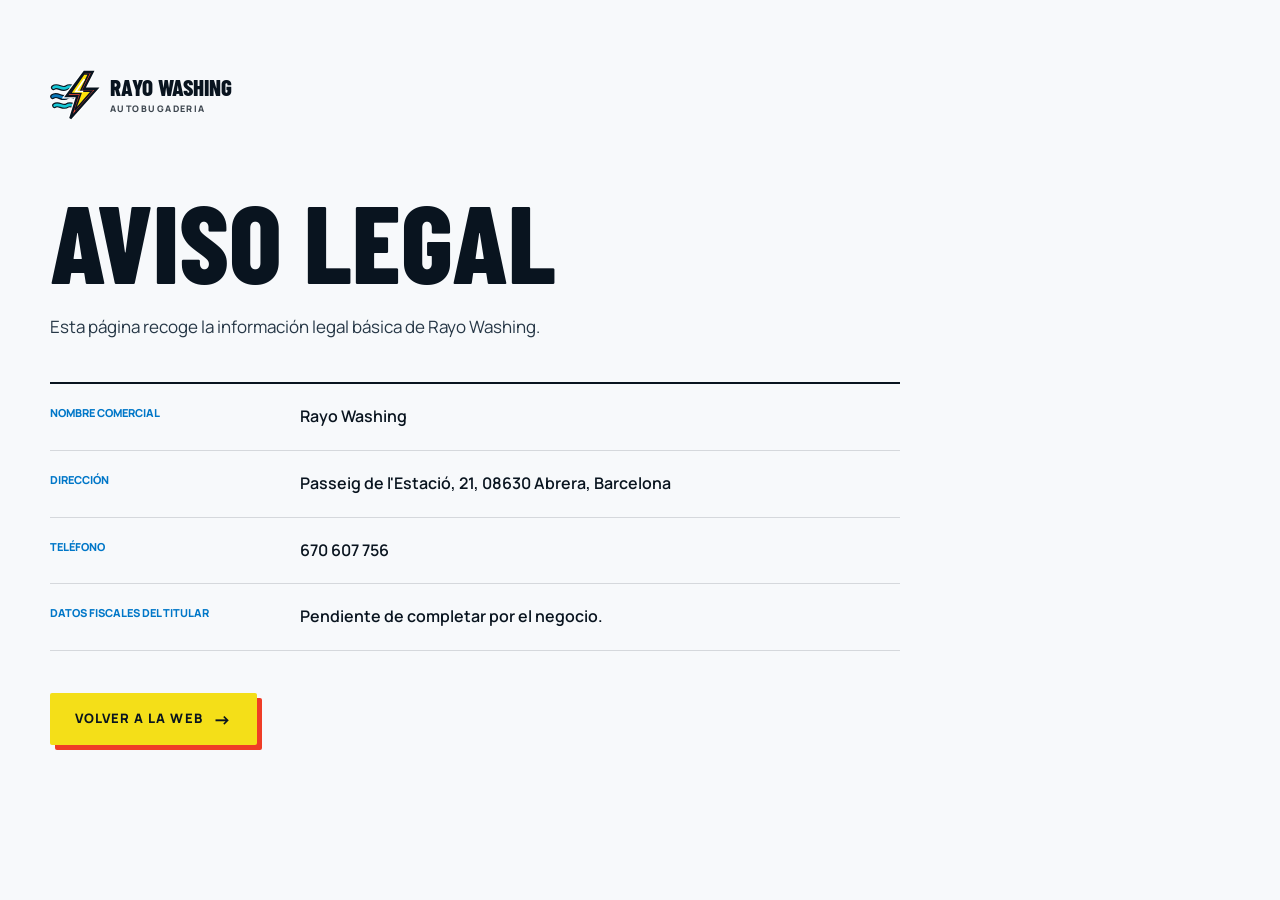
==== commit 12cc1d85: "Install Vercel Web Analytics ## Vercel Web Analytics Installation Complete  Successfully installed a" ====
--- a/aviso-legal.html
+++ b/aviso-legal.html
@@ -12,6 +12,10 @@
       rel="stylesheet"
     />
     <link rel="stylesheet" href="styles.css?v=23" />
+    <script>
+      window.va = window.va || function () { (window.vaq = window.vaq || []).push(arguments); };
+    </script>
+    <script defer src="/_vercel/insights/script.js"></script>
   </head>
   <body>
     <main class="legal-page section-shell">
--- a/styles.css
+++ b/styles.css
@@ -437,7 +437,7 @@
 
 .hero-shade {
   background:
-    linear-gradient(90deg, rgba(3, 15, 31, 0.9) 0%, rgba(3, 20, 39, 0.67) 37%, rgba(3, 21, 42, 0.08) 67%),
+    linear-gradient(90deg, rgba(3, 15, 31, 0.86) 0%, rgba(3, 20, 39, 0.56) 38%, rgba(3, 21, 42, 0.28) 100%),
     linear-gradient(0deg, rgba(2, 13, 26, 0.72) 0%, transparent 30%, rgba(4, 19, 34, 0.2) 100%);
 }
 
@@ -481,8 +481,10 @@
 
 .hero-status {
   align-self: end;
+  padding-inline: 20px;
   border-top: 1px solid rgba(255, 255, 255, 0.42);
   border-bottom: 1px solid rgba(255, 255, 255, 0.42);
+  background: rgba(3, 18, 36, 0.24);
   backdrop-filter: blur(4px);
 }
 
@@ -766,13 +768,41 @@
   background: var(--white);
   transition:
     transform 220ms ease,
-    box-shadow 220ms ease;
+    box-shadow 220ms ease,
+    border-color 220ms ease;
+}
+
+.service-card::before {
+  position: absolute;
+  z-index: 4;
+  top: 0;
+  right: 0;
+  left: 0;
+  height: 5px;
+  content: "";
+  background: var(--aqua);
+  transform: scaleX(0);
+  transform-origin: left;
+  transition: transform 300ms ease;
+}
+
+.service-card:nth-child(2)::before {
+  background: linear-gradient(90deg, #ff9d2f, #ef4b33);
+}
+
+.service-card:nth-child(3)::before {
+  background: var(--red);
 }
 
 .service-card:hover {
   z-index: 2;
-  box-shadow: 0 24px 50px rgba(9, 20, 31, 0.14);
-  transform: translateY(-8px);
+  border-color: transparent;
+  box-shadow: 0 28px 60px rgba(9, 20, 31, 0.18);
+  transform: translateY(-10px);
+}
+
+.service-card:hover::before {
+  transform: scaleX(1);
 }
 
 .service-dark {
@@ -786,33 +816,194 @@
 }
 
 .service-index {
+  display: grid;
+  width: 36px;
+  height: 36px;
+  place-items: center;
+  border: 1px solid rgba(9, 20, 31, 0.22);
   font-family: var(--display);
   font-size: 17px;
   font-weight: 800;
+  line-height: 1;
+  transition:
+    color 220ms ease,
+    border-color 220ms ease,
+    background-color 220ms ease,
+    transform 220ms ease;
+}
+
+.service-dark .service-index {
+  border-color: rgba(255, 255, 255, 0.28);
+}
+
+.service-card:hover .service-index {
+  color: var(--white);
+  border-color: var(--blue);
+  background: var(--blue);
+  transform: rotate(-5deg);
+}
+
+.service-dark:hover .service-index {
+  color: var(--ink);
+  border-color: #ff9d2f;
+  background: #ff9d2f;
+}
+
+.service-pet:hover .service-index {
+  color: var(--white);
+  border-color: var(--red);
+  background: var(--red);
 }
 
 .service-icon {
+  position: relative;
   display: grid;
   width: 100%;
   height: 270px;
   margin: 4px auto;
+  isolation: isolate;
   place-items: center;
 }
 
+.service-icon::before,
+.service-icon::after {
+  position: absolute;
+  z-index: 0;
+  content: "";
+  pointer-events: none;
+}
+
+.service-icon::after {
+  width: 205px;
+  height: 205px;
+  border: 1px solid rgba(0, 119, 200, 0.18);
+  border-radius: 50%;
+  background: rgba(23, 201, 214, 0.04);
+  opacity: 0.7;
+  transform: scale(0.86);
+  transition:
+    opacity 280ms ease,
+    transform 380ms cubic-bezier(0.22, 1, 0.36, 1);
+}
+
+.service-icon-wash::before {
+  inset: 16px 12px;
+  background:
+    radial-gradient(circle at 14% 72%, transparent 0 7px, rgba(23, 201, 214, 0.55) 8px 10px, transparent 11px),
+    radial-gradient(circle at 25% 33%, transparent 0 4px, rgba(0, 119, 200, 0.44) 5px 7px, transparent 8px),
+    radial-gradient(circle at 78% 25%, transparent 0 6px, rgba(23, 201, 214, 0.48) 7px 9px, transparent 10px),
+    radial-gradient(circle at 87% 68%, transparent 0 5px, rgba(0, 119, 200, 0.4) 6px 8px, transparent 9px);
+  opacity: 0;
+}
+
+.service-icon-dry::before {
+  width: 230px;
+  height: 230px;
+  border: 2px dashed rgba(255, 157, 47, 0.48);
+  border-radius: 50%;
+  opacity: 0;
+  transform: rotate(0deg) scale(0.84);
+}
+
+.service-icon-dry::after {
+  border-color: rgba(255, 157, 47, 0.38);
+  background: radial-gradient(circle, rgba(239, 75, 51, 0.2), rgba(255, 157, 47, 0.04) 58%, transparent 60%);
+  box-shadow: 0 0 45px rgba(255, 112, 43, 0.12);
+}
+
+.service-icon-pet::before {
+  width: 220px;
+  height: 220px;
+  border-radius: 50%;
+  background:
+    radial-gradient(circle at 50% 58%, rgba(239, 75, 51, 0.2) 0 27px, transparent 29px),
+    radial-gradient(circle at 31% 35%, rgba(239, 75, 51, 0.18) 0 13px, transparent 15px),
+    radial-gradient(circle at 45% 25%, rgba(239, 75, 51, 0.18) 0 13px, transparent 15px),
+    radial-gradient(circle at 60% 27%, rgba(239, 75, 51, 0.18) 0 13px, transparent 15px),
+    radial-gradient(circle at 73% 40%, rgba(239, 75, 51, 0.18) 0 13px, transparent 15px);
+  opacity: 0;
+  transform: scale(0.68) rotate(-8deg);
+}
+
+.service-icon-pet::after {
+  border-color: rgba(239, 75, 51, 0.28);
+  background: rgba(255, 255, 255, 0.16);
+}
+
 .service-icon img {
+  position: relative;
+  z-index: 2;
   width: 100%;
   height: 100%;
   object-fit: contain;
-  transition: transform 280ms ease;
-}
-
-.service-card:hover .service-icon img {
-  transform: scale(1.035);
+  filter: drop-shadow(0 12px 12px rgba(9, 20, 31, 0.08));
+  will-change: transform, filter;
+  transition:
+    transform 280ms ease,
+    filter 280ms ease;
+}
+
+.service-card:hover .service-icon::after {
+  opacity: 1;
+  transform: scale(1);
+}
+
+.service-card:hover .service-icon-wash::before {
+  animation: service-bubbles 1.8s ease-in-out infinite;
+}
+
+.service-card:hover .service-icon-dry::before {
+  animation: service-heat-ring 4s linear infinite;
+}
+
+.service-card:hover .service-icon-pet::before {
+  animation: service-paw-pulse 1.5s ease-in-out infinite;
+}
+
+.service-card:hover .service-icon-wash img {
+  animation: service-wash-machine 1.6s ease-in-out infinite;
+  filter: drop-shadow(0 18px 16px rgba(0, 119, 200, 0.2));
+}
+
+.service-card:hover .service-icon-dry img {
+  animation: service-dryer-machine 0.72s ease-in-out infinite;
+  filter: drop-shadow(0 18px 17px rgba(255, 112, 43, 0.24));
+}
+
+.service-card:hover .service-icon-pet img {
+  animation: service-pet-machine 1.25s ease-in-out infinite;
+  filter: drop-shadow(0 18px 16px rgba(163, 44, 32, 0.2));
 }
 
 .service-card h3 {
+  position: relative;
+  display: inline-block;
   font-size: clamp(32px, 3.1vw, 43px);
   text-transform: uppercase;
+}
+
+.service-card h3::after {
+  display: block;
+  width: 42px;
+  height: 4px;
+  margin-top: 12px;
+  content: "";
+  background: var(--aqua);
+  transform: scaleX(0);
+  transform-origin: left;
+  transition: transform 260ms ease;
+}
+
+.service-dark h3::after {
+  background: #ff9d2f;
+}
+
+.service-pet h3::after {
+  background: var(--red);
+}
+
+.service-card:hover h3::after {
+  transform: scaleX(1);
 }
 
 .service-card p {
@@ -825,6 +1016,83 @@
 
 .service-dark p {
   color: rgba(255, 255, 255, 0.7);
+}
+
+@keyframes service-bubbles {
+  0% {
+    opacity: 0;
+    transform: translateY(14px) scale(0.92);
+  }
+  35% {
+    opacity: 1;
+  }
+  100% {
+    opacity: 0;
+    transform: translateY(-18px) scale(1.03);
+  }
+}
+
+@keyframes service-heat-ring {
+  0% {
+    opacity: 0.2;
+    transform: rotate(0deg) scale(0.86);
+  }
+  50% {
+    opacity: 0.75;
+    transform: rotate(180deg) scale(1);
+  }
+  100% {
+    opacity: 0.2;
+    transform: rotate(360deg) scale(0.86);
+  }
+}
+
+@keyframes service-paw-pulse {
+  0%,
+  100% {
+    opacity: 0.18;
+    transform: scale(0.68) rotate(-8deg);
+  }
+  50% {
+    opacity: 0.72;
+    transform: scale(0.92) rotate(4deg);
+  }
+}
+
+@keyframes service-wash-machine {
+  0%,
+  100% {
+    transform: translateY(0) rotate(0deg) scale(1.02);
+  }
+  50% {
+    transform: translateY(-6px) rotate(-0.7deg) scale(1.055);
+  }
+}
+
+@keyframes service-dryer-machine {
+  0%,
+  100% {
+    transform: translateX(0) rotate(0deg) scale(1.025);
+  }
+  35% {
+    transform: translateX(-2px) rotate(-0.35deg) scale(1.045);
+  }
+  70% {
+    transform: translateX(2px) rotate(0.35deg) scale(1.045);
+  }
+}
+
+@keyframes service-pet-machine {
+  0%,
+  100% {
+    transform: translateY(0) rotate(0deg) scale(1.02);
+  }
+  45% {
+    transform: translateY(-7px) rotate(1deg) scale(1.055);
+  }
+  65% {
+    transform: translateY(-4px) rotate(-0.6deg) scale(1.045);
+  }
 }
 
 /* Local story */
@@ -1219,9 +1487,9 @@
 .map-frame {
   min-height: 660px;
   overflow: hidden;
-  border: 10px solid var(--paper);
-  background: #d7e1e7;
-  box-shadow: 14px 14px 0 var(--aqua);
+  border: 1px solid rgba(9, 20, 31, 0.16);
+  background: var(--white);
+  box-shadow: 0 20px 50px rgba(9, 20, 31, 0.12);
 }
 
 .map-frame iframe {
@@ -1263,7 +1531,7 @@
 }
 
 .contact-copy h2 {
-  font-size: clamp(72px, 9vw, 116px);
+  font-size: clamp(64px, 7vw, 96px);
   text-transform: uppercase;
 }
 
@@ -1703,7 +1971,7 @@
   }
 
   .hero-media img {
-    object-position: 58% center;
+    object-position: 48% center;
   }
 
   .hero-shade {
@@ -1924,7 +2192,7 @@
   }
 
   .hero-media img {
-    object-position: 61% center;
+    object-position: 52% center;
   }
 
   .hero-layout {
@@ -2128,8 +2396,7 @@
   }
 
   .map-frame {
-    border-width: 7px;
-    box-shadow: 8px 8px 0 var(--aqua);
+    box-shadow: 0 14px 30px rgba(9, 20, 31, 0.11);
   }
 
   .contact {
@@ -2137,7 +2404,7 @@
   }
 
   .contact-copy h2 {
-    font-size: 82px;
+    font-size: 72px;
   }
 
   .contact-form {
